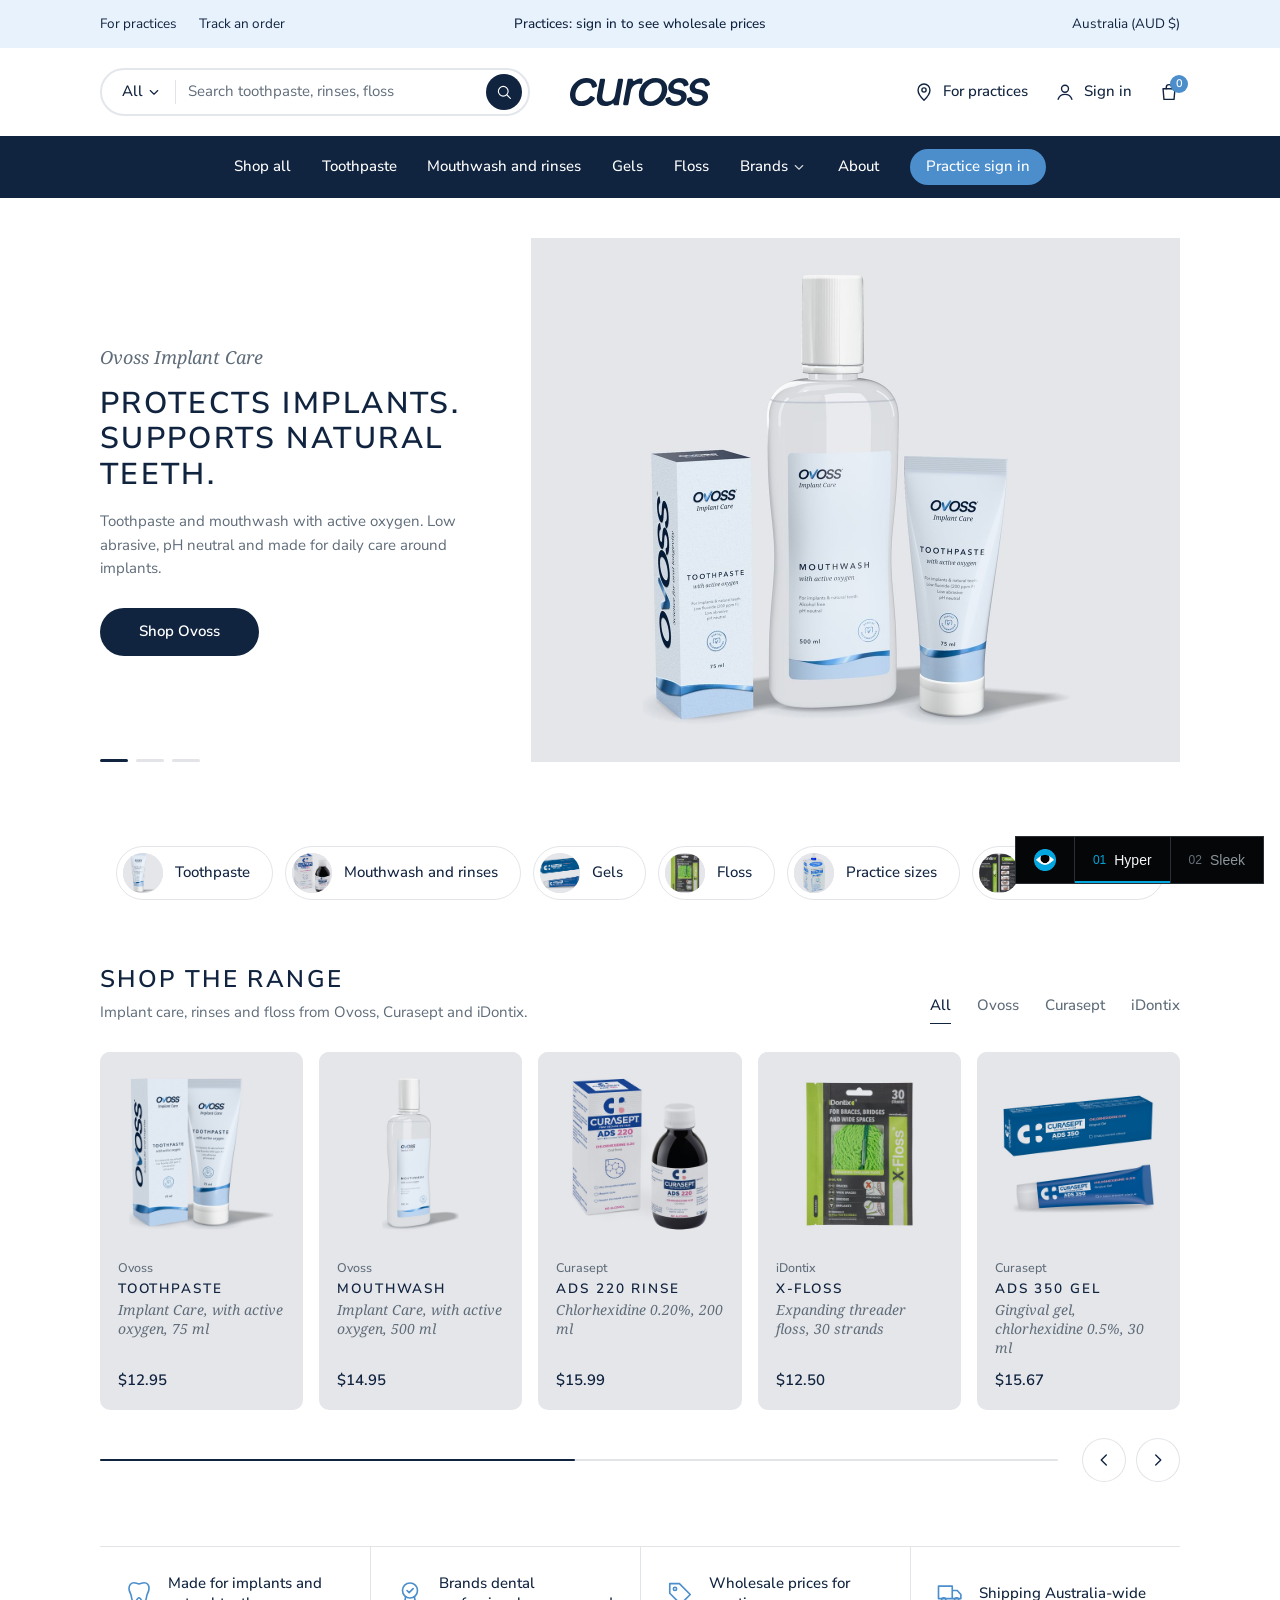
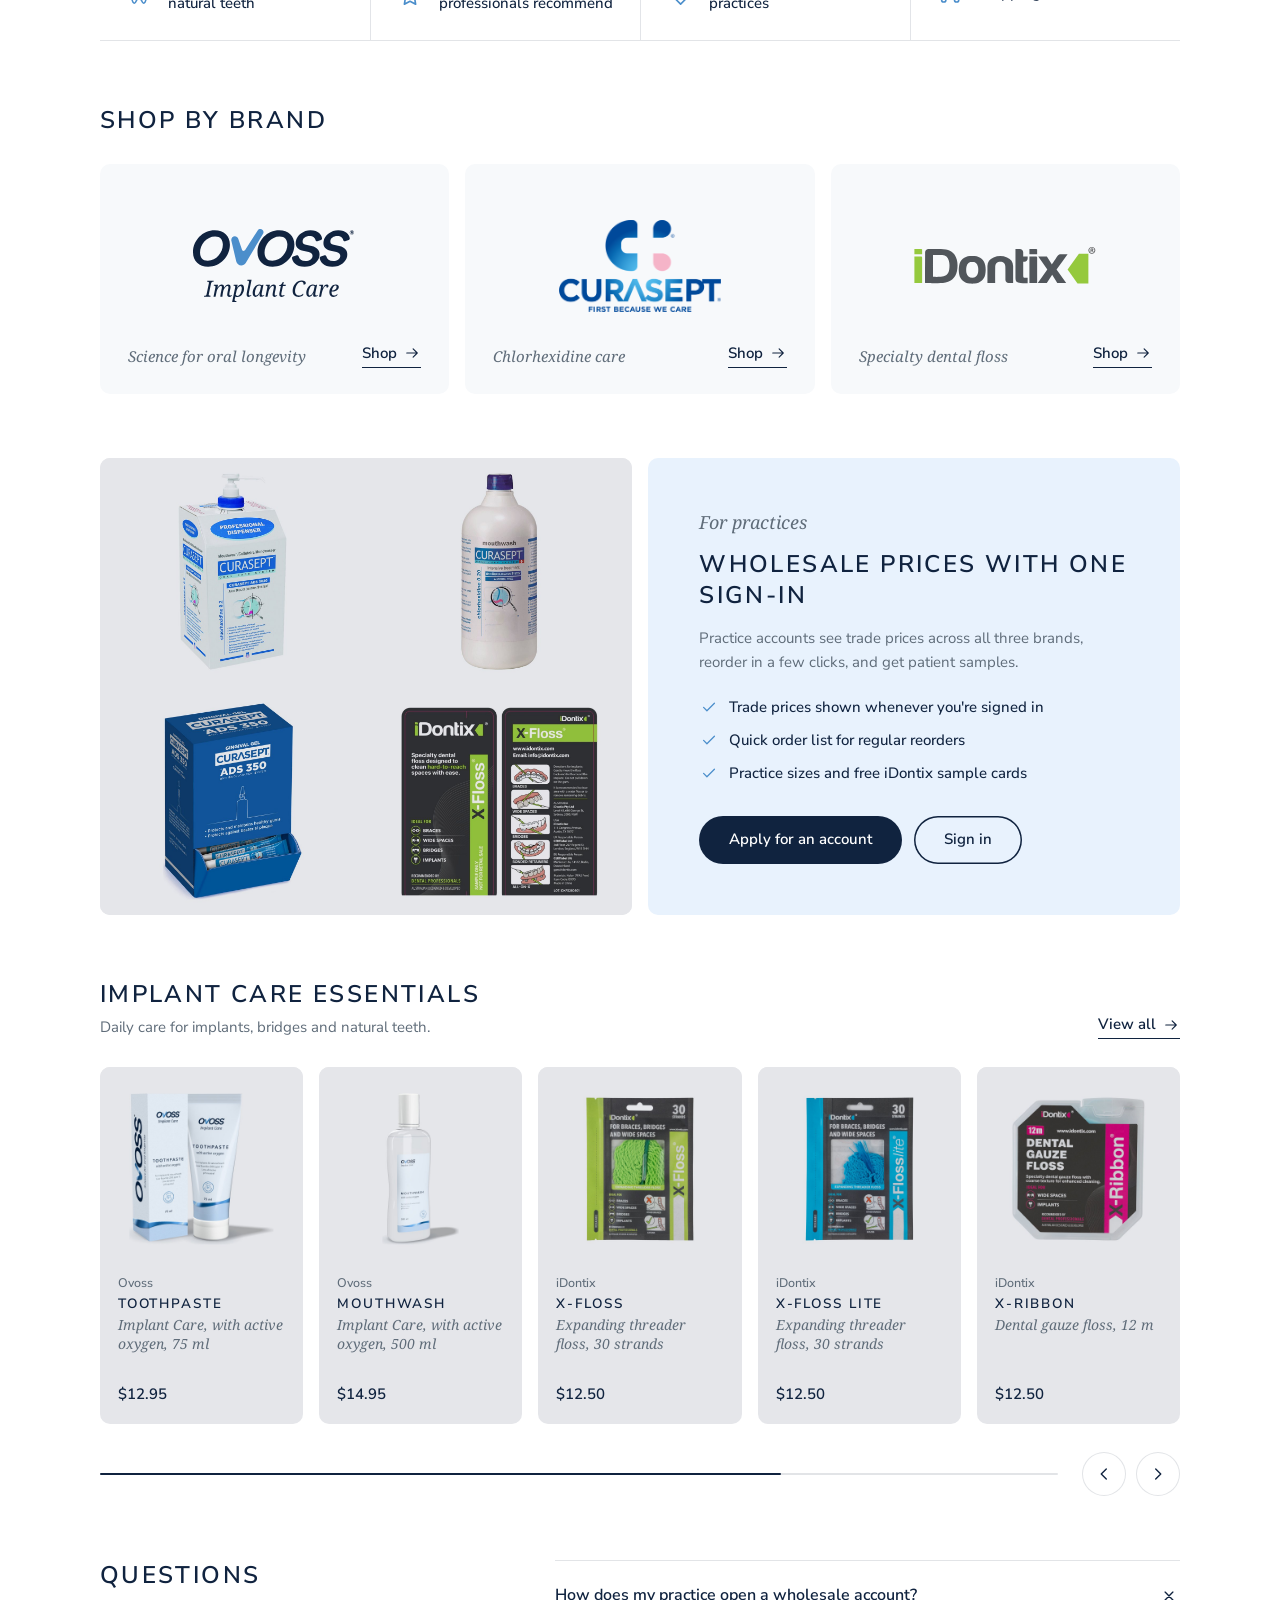
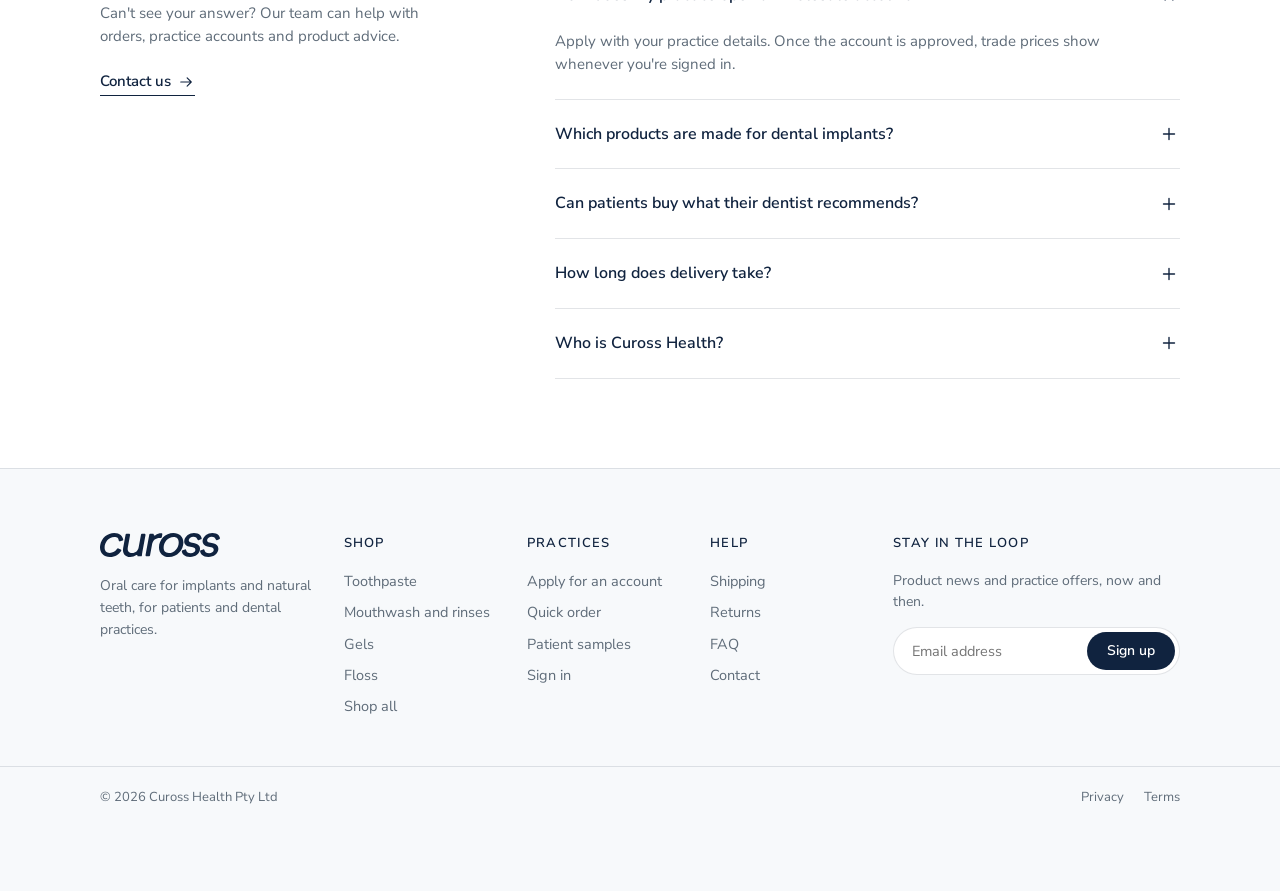
==== hyper.html @ 9702f572 "Cuross homepage mockups: two directions (Hyper, Sleek) and cover page Static HTML mockups of the Cur" ====
<!doctype html>
<html lang="en-AU">
<head>
<meta charset="utf-8">
<meta name="viewport" content="width=device-width,initial-scale=1">
<title>Cuross Health · Direction A (Hyper)</title>
<link rel="preconnect" href="https://fonts.googleapis.com">
<link href="https://fonts.googleapis.com/css2?family=Nunito+Sans:opsz,wght@6..12,400;6..12,500;6..12,600&display=swap" rel="stylesheet">
<link rel="stylesheet" href="assets/css/base.css">
<style>
/* Direction A: Hyper (Ceramide preset) layout, measured at 1732 px (see SPEC.md), in the Ovoss identity */
:root{--pad:clamp(16px,7.8vw,135px);--card-bg:var(--studio)}
.wrap{max-width:1732px;margin-inline:auto;padding-inline:var(--pad)}
section{margin-top:clamp(48px,5vw,80px)}
.h2{font-size:24px;line-height:1.3;text-transform:uppercase;font-weight:600;letter-spacing:.1em}
.sub{color:var(--slate);margin-top:6px}
.btn{display:inline-flex;align-items:center;justify-content:center;gap:8px;height:48px;padding:0 30px;border-radius:100px;background:var(--navy);color:#fff;font-weight:600;font-size:15px;white-space:nowrap}
.btn.ghost{background:transparent;color:var(--navy);box-shadow:inset 0 0 0 1.5px var(--navy)}
.link{display:inline-flex;align-items:center;gap:6px;font-weight:600;font-size:15px;border-bottom:1.5px solid currentColor;padding-bottom:2px}
.link .ico{width:18px;height:18px}

/* announcement 48 */
.ann{background:var(--tint);font-size:13.5px}
.ann .wrap{height:48px;display:grid;grid-template-columns:1fr auto 1fr;align-items:center;gap:16px}
.ann .l{display:flex;gap:22px}.ann .r{text-align:right}
.ann .c{font-weight:500}

/* header 88 */
.hdr .wrap{height:88px;display:grid;grid-template-columns:1fr auto 1fr;align-items:center;gap:24px}
.search{display:flex;align-items:center;width:min(430px,100%);height:48px;border:2px solid #E3E6EA;border-radius:100px;padding:0 6px 0 20px;font-size:15px;color:var(--slate)}
.search .cat{display:flex;align-items:center;gap:2px;padding-right:12px;margin-right:12px;border-right:1px solid var(--line);color:var(--navy);font-weight:500;white-space:nowrap}
.search .cat .ico{width:18px;height:18px}
.search span.ph{flex:1;white-space:nowrap;overflow:hidden}
.search .go{width:36px;height:36px;border-radius:50%;background:var(--navy);color:#fff;display:grid;place-items:center}
.search .go .ico{width:18px;height:18px}
.logo img{height:28px;width:auto}
.hdr .acts{display:flex;justify-content:flex-end;align-items:center;gap:26px;font-size:15px;font-weight:500}
.hdr .acts a{display:flex;align-items:center;gap:8px;white-space:nowrap}
.cart{position:relative}
.cart b{position:absolute;top:-6px;right:-8px;min-width:18px;height:18px;border-radius:9px;background:var(--foil);color:#fff;font-size:11px;font-weight:600;display:grid;place-items:center}
.menu-btn{display:none}

/* nav 62 */
.nav{background:var(--navy);color:#fff}
.nav .wrap{height:62px;display:flex;justify-content:center;align-items:center;gap:clamp(18px,2.4vw,40px);font-size:15px;font-weight:500}
.nav a{display:flex;align-items:center;gap:2px;white-space:nowrap}
.nav a .ico{width:18px;height:18px;opacity:.8}
.nav .pill{background:var(--foil);border-radius:100px;padding:6px 16px}

/* hero 564 */
.hero{margin-top:0;padding-top:20px}
.hero .wrap{position:relative}
.slides{position:relative;height:564px}
.slide{position:absolute;inset:0;display:grid;grid-template-columns:minmax(380px,1fr) minmax(0,950px);gap:clamp(24px,4vw,70px);align-items:center;opacity:0;visibility:hidden;transition:opacity .6s ease,visibility .6s}
.slide.on{opacity:1;visibility:visible}
.slide .txt{max-width:440px}
.eyebrow{font-family:var(--serif);font-style:italic;font-size:18px;color:var(--slate)}
.slide h1{margin-top:14px;font-size:clamp(28px,2.35vw,40px);line-height:1.18;text-transform:uppercase;font-weight:600;letter-spacing:.08em}
.slide p{margin-top:18px;color:#516971;color:var(--slate);max-width:400px}
.slide .btn{margin-top:28px;min-width:159px}
.slide .img{height:524px;background:var(--studio);display:flex;align-items:center;justify-content:center;overflow:hidden}
.slide .img img{height:100%;width:100%;object-fit:cover}
.slide .img.row img{width:auto;height:100%;object-fit:contain;flex:0 1 auto;min-width:0;margin:0 -2%}
.dots{position:absolute;left:var(--pad);bottom:20px;display:flex;gap:8px}
.dots button{width:28px;height:3px;background:var(--line);border-radius:2px}
.dots button.on{background:var(--navy)}

/* category chips */
.chips{display:flex;flex-wrap:wrap;justify-content:center;gap:12px}
.chip{display:flex;align-items:center;gap:12px;padding:6px 22px 6px 6px;border:1px solid var(--line);border-radius:100px;font-size:15px;font-weight:500;white-space:nowrap;transition:border-color .2s}
.chip:hover{border-color:var(--navy)}
.chip i{width:40px;height:40px;border-radius:50%;overflow:hidden;background:var(--studio);flex:none}
.chip i img{width:100%;height:100%;object-fit:cover;transform:scale(1.35)}

/* featured collection */
.coll-head{display:flex;justify-content:space-between;align-items:flex-end;gap:24px;margin-bottom:28px}
.tabs{display:flex;gap:26px;font-size:15px;font-weight:500;color:var(--slate)}
.tabs button{padding:6px 0;border-bottom:1.5px solid transparent;color:inherit}
.tabs button.on{color:var(--navy);border-color:var(--navy)}
.track{scroll-padding-inline:0;display:grid;grid-auto-flow:column;grid-auto-columns:calc((100% - 4 * 16px) / 5);gap:16px;overflow-x:auto;scroll-snap-type:x mandatory;scrollbar-width:none;scroll-behavior:smooth}
.track::-webkit-scrollbar{display:none}
.card{scroll-snap-align:start;background:var(--card-bg);border-radius:10px;overflow:hidden;position:relative;display:flex;flex-direction:column}
.card .im{aspect-ratio:1;position:relative}
.card .im img{width:100%;height:100%;object-fit:cover;transition:transform .5s ease}
.card:hover .im img{transform:scale(1.04)}
.card .add{position:absolute;right:12px;bottom:12px;width:40px;height:40px;border-radius:50%;background:#fff;display:grid;place-items:center;opacity:0;transform:translateY(6px);transition:.25s}
.card:hover .add{opacity:1;transform:none}
.card .add .ico{width:20px;height:20px}
.card .info{padding:2px 18px 18px;display:flex;flex-direction:column;gap:3px;flex:1}
.card .brand{font-size:12.5px;font-weight:500;color:var(--slate)}
.card .name{font-size:13.5px;line-height:1.35}
.card .desc{font-size:14px;color:var(--slate);line-height:1.35}
.card .price{margin-top:auto;padding-top:8px;font-size:15px;font-weight:600}
.card .price.p{font-size:13.5px;font-weight:500;color:var(--foil)}
.track-foot{display:flex;align-items:center;gap:24px;margin-top:28px}
.bar{flex:1;height:2px;background:var(--line);position:relative;border-radius:2px}
.bar i{position:absolute;left:0;top:0;bottom:0;background:var(--navy);border-radius:2px;transition:left .3s,width .3s}
.arrows{display:flex;gap:10px}
.arrows button{width:44px;height:44px;border-radius:50%;box-shadow:inset 0 0 0 1px var(--line);display:grid;place-items:center}
.arrows button:hover{box-shadow:inset 0 0 0 1px var(--navy)}

/* trust row */
.trust{display:grid;grid-template-columns:repeat(4,1fr);border-block:1px solid var(--line)}
.trust div{display:flex;align-items:center;gap:14px;padding:26px 24px;font-size:15px;font-weight:500;line-height:1.35}
.trust div+div{border-left:1px solid var(--line)}
.trust .ico{width:30px;height:30px;stroke-width:1.3;color:var(--foil)}

/* brands */
.brands{display:grid;grid-template-columns:repeat(3,1fr);gap:16px;margin-top:28px}
.brand-tile{border-radius:10px;height:230px;display:flex;flex-direction:column;justify-content:space-between;padding:26px 28px;background:var(--mist);transition:background .25s}
.brand-tile:hover{background:var(--tint)}
.brand-tile .lg{flex:1;display:grid;place-items:center}
.brand-tile .lg img{max-height:58px;max-width:62%;width:auto}
.brand-tile .lg img.cs{max-height:92px}
.brand-tile .meta{display:flex;justify-content:space-between;align-items:flex-end;gap:12px}
.brand-tile .meta>span:first-child{font-family:var(--serif);font-style:italic;color:var(--slate);font-size:15px}

/* promo split */
.promo{display:grid;grid-template-columns:1fr 1fr;gap:16px}
.promo .pics{display:grid;grid-template-columns:1fr 1fr;gap:2px;border-radius:10px;overflow:hidden;background:var(--studio)}
.promo .pics img{width:100%;height:100%;aspect-ratio:4/3;object-fit:cover}
.promo .copy{background:var(--tint);border-radius:10px;padding:clamp(28px,4vw,64px);display:flex;flex-direction:column;justify-content:center}
.promo .copy h2{margin-top:12px}
.promo .copy p{margin-top:16px;color:var(--slate);max-width:460px}
.ticks{margin-top:22px;display:grid;gap:10px;font-weight:500}
.ticks li{display:flex;gap:10px;align-items:flex-start}
.ticks .ico{width:20px;height:20px;color:var(--foil);margin-top:1px}
.promo .btns{display:flex;flex-wrap:wrap;gap:12px;margin-top:30px}

/* FAQ */
.faq{display:grid;grid-template-columns:minmax(0,1fr) minmax(0,1.6fr);gap:clamp(24px,5vw,100px)}
.faq .side p{margin-top:10px;color:var(--slate);max-width:340px}
.faq .side .link{margin-top:22px}
details{border-bottom:1px solid var(--line)}
details:first-child{border-top:1px solid var(--line)}
summary{list-style:none;cursor:pointer;display:flex;justify-content:space-between;align-items:center;gap:16px;padding:22px 0;font-weight:600;font-size:16px}
summary::-webkit-details-marker{display:none}
summary .ico{transition:transform .25s}
details[open] summary .ico{transform:rotate(45deg)}
details p{padding:0 40px 22px 0;color:var(--slate);max-width:720px}

/* footer */
footer{margin-top:clamp(64px,7vw,110px);background:var(--mist);border-top:1px solid var(--line)}
.ft{display:grid;grid-template-columns:1.4fr repeat(3,1fr) 1.5fr;gap:32px;padding-block:64px 48px}
.ft img{height:24px;width:auto}
.ft .about{margin-top:18px;color:var(--slate);font-size:14px;max-width:260px}
.ft h4{font-size:13px;text-transform:uppercase;letter-spacing:.1em;font-weight:600;margin-bottom:16px}
.ft ul{display:grid;gap:9px;font-size:14.5px;color:var(--slate)}
.ft ul a:hover{color:var(--navy)}
.news p{font-size:14px;color:var(--slate);margin-bottom:14px}
.news form{display:flex;height:48px;border:1.5px solid var(--line);border-radius:100px;background:#fff;padding:4px}
.news input{flex:1;min-width:0;border:0;outline:0;background:none;font:inherit;font-size:14.5px;padding:0 14px;color:var(--navy)}
.news button{border-radius:100px;background:var(--navy);color:#fff;padding:0 20px;font-weight:600;font-size:14px}
.legal{border-top:1px solid var(--line)}
.legal .wrap{display:flex;justify-content:space-between;gap:16px;padding-block:20px;font-size:13px;color:var(--slate)}
.legal .wrap div{display:flex;gap:20px}

/* responsive */
@media (max-height:780px) and (min-width:901px){.slides{height:500px}.slide .img{height:460px}.slide h1{font-size:clamp(26px,2.2vw,34px);margin-top:10px}.slide p{margin-top:12px}.slide .btn{margin-top:20px}.hero{padding-top:14px}}
@media (max-width:1180px){
  .track{grid-auto-columns:calc((100% - 3 * 16px) / 4)}
  .hdr .acts .t{display:none}
  .ft{grid-template-columns:1fr 1fr 1fr;row-gap:40px}
  .ft .news{grid-column:1/-1}
  .ft .first{grid-column:1/-1}
}
@media (max-width:900px){
  .ann .l,.ann .r{display:none}.ann .wrap{grid-template-columns:1fr;text-align:center;height:40px}
  .hdr .wrap{height:64px;grid-template-columns:auto 1fr auto;gap:12px}
  .menu-btn{display:grid;place-items:center;width:40px;height:40px;margin-left:-8px}
  .hdr .logo{justify-self:center}.logo img{height:22px}
  .hdr .search-d{display:none}
  .hdr .acts{gap:16px}.hdr .acts .t,.hdr .acts .practice{display:none}
  .msearch{display:block!important;padding:0 var(--pad) 12px}
  .msearch .search{width:100%;height:44px}
  .nav{display:none}
  .hero{padding-top:0}
  .hero .wrap{padding:0}
  .slides{height:auto;display:grid}
  .slide{position:relative;grid-area:1/1;grid-template-columns:1fr;gap:0;align-items:start}
  .slide .img{order:-1;height:auto;aspect-ratio:950/524}
  .slide .txt{padding:24px var(--pad) 56px;max-width:none}
  .slide h1{font-size:26px}
  .dots{bottom:24px}
  .chips{flex-wrap:nowrap;justify-content:flex-start;overflow-x:auto;scrollbar-width:none;margin-inline:calc(-1 * var(--pad));padding-inline:var(--pad)}
  .chips::-webkit-scrollbar{display:none}
  .coll-head{flex-direction:column;align-items:flex-start;gap:16px}
  .tabs{gap:20px;overflow-x:auto;max-width:100%;scrollbar-width:none}
  .track{grid-auto-columns:calc((100% - 16px) / 2.3);gap:12px}
  .card .add{opacity:1;transform:none;width:36px;height:36px;right:10px;bottom:10px}
  .card .info{padding:0 14px 14px}
  .trust{grid-template-columns:1fr 1fr}
  .trust div{padding:20px 14px;gap:10px;font-size:14px}
  .trust div:nth-child(3){border-left:0}
  .trust div:nth-child(n+3){border-top:1px solid var(--line)}
  .brands{grid-template-columns:1fr;gap:12px}
  .brand-tile{height:150px;padding:18px 22px}
  .brand-tile .lg img{max-height:44px}.brand-tile .lg img.cs{max-height:70px}
  .promo{grid-template-columns:1fr}
  .faq{grid-template-columns:1fr}
  .ft{grid-template-columns:1fr 1fr;padding-block:48px 36px}
  .legal .wrap{flex-direction:column}
}
@media (max-width:560px){
  .track{grid-auto-columns:calc((100% - 12px) / 1.6)}
  .h2{font-size:20px}
  .track-foot{gap:16px}
  .arrows button{width:40px;height:40px}
  .trust .ico{width:26px;height:26px}
}
.msearch{display:none}
</style>
</head>
<body>

<div class="ann"><div class="wrap">
  <div class="l"><a href="#">For practices</a><a href="#">Track an order</a></div>
  <div class="c">Practices: sign in to see wholesale prices</div>
  <div class="r">Australia (AUD $)</div>
</div></div>

<header class="hdr">
  <div class="wrap">
    <button class="menu-btn" aria-label="Menu"><svg class="ico"><use href="#i-menu"/></svg></button>
    <div class="search search-d"><span class="cat">All <svg class="ico"><use href="#i-down"/></svg></span><span class="ph">Search toothpaste, rinses, floss</span><span class="go"><svg class="ico"><use href="#i-search"/></svg></span></div>
    <a class="logo" href="#"><img src="assets/logo/cuross-navy.svg" alt="Cuross Health"></a>
    <div class="acts">
      <a class="practice" href="#"><svg class="ico"><use href="#i-pin"/></svg><span class="t">For practices</span></a>
      <a href="#"><svg class="ico"><use href="#i-user"/></svg><span class="t">Sign in</span></a>
      <a class="cart" href="#"><svg class="ico"><use href="#i-bag"/></svg><b>0</b></a>
    </div>
  </div>
  <div class="msearch"><div class="search"><span class="ph">Search products</span><span class="go"><svg class="ico"><use href="#i-search"/></svg></span></div></div>
</header>

<nav class="nav"><div class="wrap">
  <a href="#">Shop all</a>
  <a href="#">Toothpaste</a>
  <a href="#">Mouthwash and rinses</a>
  <a href="#">Gels</a>
  <a href="#">Floss</a>
  <a href="#">Brands <svg class="ico"><use href="#i-down"/></svg></a>
  <a href="#">About</a>
  <a class="pill" href="#">Practice sign in</a>
</div></nav>

<section class="hero">
  <div class="wrap">
    <div class="slides" id="slides">
      <div class="slide on">
        <div class="txt">
          <div class="eyebrow">Ovoss Implant Care</div>
          <h1>Protects implants. Supports natural teeth.</h1>
          <p>Toothpaste and mouthwash with active oxygen. Low abrasive, pH neutral and made for daily care around implants.</p>
          <a class="btn" href="#">Shop Ovoss</a>
        </div>
        <div class="img"><img src="assets/img/ovoss-range-hyper.jpg" alt="Ovoss Implant Care toothpaste and mouthwash"></div>
      </div>
      <div class="slide">
        <div class="txt">
          <div class="eyebrow">Curasept ADS</div>
          <h1>Chlorhexidine rinses, gels and toothpaste</h1>
          <p>The Curasept ADS range with the Anti Discoloration System, from 0.05% to 0.20% chlorhexidine.</p>
          <a class="btn" href="#">Shop Curasept</a>
        </div>
        <div class="img row"><img src="assets/img/cs-ads205.jpg" alt=""><img src="assets/img/cs-ads212.jpg" alt=""><img src="assets/img/cs-ads220.jpg" alt=""></div>
      </div>
      <div class="slide">
        <div class="txt">
          <div class="eyebrow">iDontix</div>
          <h1>Floss for implants, bridges and braces</h1>
          <p>X-Floss, X-Floss Lite and X-Ribbon clean the spaces ordinary floss can't reach. Recommended by dental professionals.</p>
          <a class="btn" href="#">Shop iDontix</a>
        </div>
        <div class="img row"><img src="assets/img/idx-xfloss.jpg" alt=""><img src="assets/img/idx-xfloss-lite.jpg" alt=""><img src="assets/img/idx-xribbon.jpg" alt=""></div>
      </div>
    </div>
    <div class="dots" id="dots"><button class="on" aria-label="Slide 1"></button><button aria-label="Slide 2"></button><button aria-label="Slide 3"></button></div>
  </div>
</section>

<section class="wrap">
  <div class="chips">
    <a class="chip" href="#"><i><img src="assets/img/ovoss-tube.jpg" alt=""></i>Toothpaste</a>
    <a class="chip" href="#"><i><img src="assets/img/cs-ads220.jpg" alt=""></i>Mouthwash and rinses</a>
    <a class="chip" href="#"><i><img src="assets/img/cs-ads350.jpg" alt=""></i>Gels</a>
    <a class="chip" href="#"><i><img src="assets/img/idx-xfloss.jpg" alt=""></i>Floss</a>
    <a class="chip" href="#"><i><img src="assets/img/cs-ads5020.jpg" alt=""></i>Practice sizes</a>
    <a class="chip" href="#"><i><img src="assets/img/idx-sample-xfloss.jpg" alt=""></i>Patient samples</a>
  </div>
</section>

<section class="wrap" data-coll>
  <div class="coll-head">
    <div><h2 class="h2">Shop the range</h2><p class="sub">Implant care, rinses and floss from Ovoss, Curasept and iDontix.</p></div>
    <div class="tabs" role="tablist">
      <button class="on" data-set="all">All</button><button data-set="ovoss">Ovoss</button><button data-set="curasept">Curasept</button><button data-set="idontix">iDontix</button>
    </div>
  </div>
  <div class="track"></div>
  <div class="track-foot"><div class="bar"><i></i></div><div class="arrows"><button data-dir="-1" aria-label="Previous"><svg class="ico"><use href="#i-left"/></svg></button><button data-dir="1" aria-label="Next"><svg class="ico"><use href="#i-right"/></svg></button></div></div>
</section>

<section class="wrap">
  <div class="trust">
    <div><svg class="ico"><use href="#i-tooth"/></svg>Made for implants and natural teeth</div>
    <div><svg class="ico"><use href="#i-badge"/></svg>Brands dental professionals recommend</div>
    <div><svg class="ico"><use href="#i-tag"/></svg>Wholesale prices for practices</div>
    <div><svg class="ico"><use href="#i-truck"/></svg>Shipping Australia-wide</div>
  </div>
</section>

<section class="wrap">
  <h2 class="h2">Shop by brand</h2>
  <div class="brands">
    <a class="brand-tile" href="#"><div class="lg"><img src="assets/logo/implant-care-navy.svg" alt="Ovoss Implant Care" style="max-height:74px"></div><div class="meta"><span>Science for oral longevity</span><span class="link">Shop <svg class="ico"><use href="#i-arrow"/></svg></span></div></a>
    <a class="brand-tile" href="#"><div class="lg"><img class="cs" src="assets/logo/curasept.png" alt="Curasept"></div><div class="meta"><span>Chlorhexidine care</span><span class="link">Shop <svg class="ico"><use href="#i-arrow"/></svg></span></div></a>
    <a class="brand-tile" href="#"><div class="lg"><img src="assets/logo/idontix.svg" alt="iDontix"></div><div class="meta"><span>Specialty dental floss</span><span class="link">Shop <svg class="ico"><use href="#i-arrow"/></svg></span></div></a>
  </div>
</section>

<section class="wrap">
  <div class="promo">
    <div class="pics">
      <img src="assets/img/cs-ads5020.jpg" alt="Curasept ADS 5020 dispenser">
      <img src="assets/img/cs-ads920.jpg" alt="Curasept ADS 920 rinse">
      <img src="assets/img/cs-gel5ml.jpg" alt="Curasept gel tubes dispenser box">
      <img src="assets/img/idx-sample-xfloss.jpg" alt="iDontix X-Floss sample cards">
    </div>
    <div class="copy">
      <div class="eyebrow">For practices</div>
      <h2 class="h2">Wholesale prices with one sign-in</h2>
      <p>Practice accounts see trade prices across all three brands, reorder in a few clicks, and get patient samples.</p>
      <ul class="ticks">
        <li><svg class="ico"><use href="#i-check"/></svg>Trade prices shown whenever you're signed in</li>
        <li><svg class="ico"><use href="#i-check"/></svg>Quick order list for regular reorders</li>
        <li><svg class="ico"><use href="#i-check"/></svg>Practice sizes and free iDontix sample cards</li>
      </ul>
      <div class="btns"><a class="btn" href="#">Apply for an account</a><a class="btn ghost" href="#">Sign in</a></div>
    </div>
  </div>
</section>

<section class="wrap" data-coll data-fixed="essentials">
  <div class="coll-head">
    <div><h2 class="h2">Implant care essentials</h2><p class="sub">Daily care for implants, bridges and natural teeth.</p></div>
    <a class="link" href="#">View all <svg class="ico"><use href="#i-arrow"/></svg></a>
  </div>
  <div class="track"></div>
  <div class="track-foot"><div class="bar"><i></i></div><div class="arrows"><button data-dir="-1" aria-label="Previous"><svg class="ico"><use href="#i-left"/></svg></button><button data-dir="1" aria-label="Next"><svg class="ico"><use href="#i-right"/></svg></button></div></div>
</section>

<section class="wrap">
  <div class="faq">
    <div class="side">
      <h2 class="h2">Questions</h2>
      <p>Can't see your answer? Our team can help with orders, practice accounts and product advice.</p>
      <a class="link" href="#">Contact us <svg class="ico"><use href="#i-arrow"/></svg></a>
    </div>
    <div>
      <details open><summary>How does my practice open a wholesale account?<svg class="ico"><use href="#i-plus"/></svg></summary><p>Apply with your practice details. Once the account is approved, trade prices show whenever you're signed in.</p></details>
      <details><summary>Which products are made for dental implants?<svg class="ico"><use href="#i-plus"/></svg></summary><p>Ovoss Implant Care toothpaste and mouthwash are made for implants and natural teeth. iDontix X-Floss and X-Ribbon clean around implants, bridges and wide spaces.</p></details>
      <details><summary>Can patients buy what their dentist recommends?<svg class="ico"><use href="#i-plus"/></svg></summary><p>Yes. Everything except practice-only lines can be bought by anyone, with delivery Australia-wide.</p></details>
      <details><summary>How long does delivery take?<svg class="ico"><use href="#i-plus"/></svg></summary><p>Delivery times and costs for your postcode are shown at checkout.</p></details>
      <details><summary>Who is Cuross Health?<svg class="ico"><use href="#i-plus"/></svg></summary><p>Cuross Health is the company behind Ovoss, and it also stocks Curasept and iDontix.</p></details>
    </div>
  </div>
</section>

<footer>
  <div class="wrap ft">
    <div class="first"><img src="assets/logo/cuross-navy.svg" alt="Cuross Health"><p class="about">Oral care for implants and natural teeth, for patients and dental practices.</p></div>
    <div><h4>Shop</h4><ul><li><a href="#">Toothpaste</a></li><li><a href="#">Mouthwash and rinses</a></li><li><a href="#">Gels</a></li><li><a href="#">Floss</a></li><li><a href="#">Shop all</a></li></ul></div>
    <div><h4>Practices</h4><ul><li><a href="#">Apply for an account</a></li><li><a href="#">Quick order</a></li><li><a href="#">Patient samples</a></li><li><a href="#">Sign in</a></li></ul></div>
    <div><h4>Help</h4><ul><li><a href="#">Shipping</a></li><li><a href="#">Returns</a></li><li><a href="#">FAQ</a></li><li><a href="#">Contact</a></li></ul></div>
    <div class="news"><h4>Stay in the loop</h4><p>Product news and practice offers, now and then.</p><form onsubmit="return false"><input type="email" placeholder="Email address" aria-label="Email address"><button>Sign up</button></form></div>
  </div>
  <div class="legal"><div class="wrap"><span>© 2026 Cuross Health Pty Ltd</span><div><a href="#">Privacy</a><a href="#">Terms</a></div></div></div>
</footer>

<script src="assets/js/icons.js"></script>
<script src="assets/js/products.js"></script>
<script src="assets/js/switcher.js"></script>
<script>
const SETS = {
  all: ["ovoss-toothpaste","ovoss-mouthwash","cs-ads220","idx-xfloss","cs-ads350","idx-xfloss-lite","cs-ads712","idx-xribbon","cs-ads205","cs-ads705"],
  ovoss: ["ovoss-toothpaste","ovoss-mouthwash"],
  curasept: ["cs-ads205","cs-ads212","cs-ads220","cs-ads350","cs-ads705","cs-ads712","cs-ads5020"],
  idontix: ["idx-xfloss","idx-xfloss-lite","idx-xribbon"],
  essentials: ["ovoss-toothpaste","ovoss-mouthwash","idx-xfloss","idx-xfloss-lite","idx-xribbon","cs-ads705","cs-ads205"]
};
const card = id => { const p = PRODUCTS[id]; return `<a class="card" href="#">
  <div class="im"><img src="assets/img/${id}.jpg" alt="${p.brand} ${p.name}" loading="lazy"><span class="add" aria-label="Add to cart">${icon("plus")}</span></div>
  <div class="info"><span class="brand">${p.brand}</span><span class="name pname">${p.name}</span><span class="desc serif">${p.desc}${p.size ? ", " + p.size : ""}</span><span class="price${p.price == null ? " p" : ""}">${fmtPrice(p)}</span></div></a>`; };
document.querySelectorAll("[data-coll]").forEach(sec => {
  const track = sec.querySelector(".track"), bar = sec.querySelector(".bar i");
  const render = set => { track.innerHTML = SETS[set].map(card).join(""); track.scrollLeft = 0; upd(); };
  const upd = () => { const w = track.scrollWidth, v = track.clientWidth; const f = Math.min(1, v / w); bar.style.width = (f * 100) + "%"; bar.style.left = (w > v ? (track.scrollLeft / (w - v)) * (1 - f) * 100 : 0) + "%"; };
  track.addEventListener("scroll", upd, {passive: true}); addEventListener("resize", upd);
  sec.querySelectorAll(".arrows button").forEach(b => b.onclick = () => track.scrollBy({left: +b.dataset.dir * track.clientWidth * 0.8}));
  sec.querySelectorAll(".tabs button").forEach(b => b.onclick = () => { sec.querySelectorAll(".tabs button").forEach(x => x.classList.toggle("on", x === b)); render(b.dataset.set); });
  render(sec.dataset.fixed || "all");
});
// hero slider: fade, 6 s, pauses on hover
(() => {
  const slides = [...document.querySelectorAll(".slide")], dots = [...document.querySelectorAll("#dots button")];
  let i = 0, t; const go = n => { i = (n + slides.length) % slides.length; slides.forEach((s, k) => s.classList.toggle("on", k === i)); dots.forEach((d, k) => d.classList.toggle("on", k === i)); };
  const start = () => { clearInterval(t); t = setInterval(() => go(i + 1), 6000); };
  dots.forEach((d, k) => d.onclick = () => { go(k); start(); });
  const box = document.getElementById("slides"); box.onmouseenter = () => clearInterval(t); box.onmouseleave = start;
  if (!new URLSearchParams(location.search).has("still")) start();
})();
</script>
</body>
</html>
---- assets/css/base.css ----
/* Cuross homepage mockups: shared Ovoss tokens and type. Avenir Next is a system font on Mac and iPhone;
   Nunito Sans is the Ovoss guidelines' web fallback for other devices. */
@font-face{font-family:"Ovoss Serif";src:url(../fonts/ovoss-serif-italic.woff2) format("woff2");font-weight:400;font-style:italic;font-display:swap}
:root{
  --navy:#10233F;--slate:#5F6C79;--tint:#E8F2FD;--wave:#BBD4EE;--foil:#4B8ECB;--mist:#F7F9FB;--studio:#E5E6EA;
  --line:rgba(16,35,63,.12);--faint:rgba(16,35,63,.5);
  --sans:"Avenir Next",Avenir,"Nunito Sans","Helvetica Neue",Helvetica,Arial,sans-serif;
  --serif:"Ovoss Serif","Noto Serif",Georgia,serif;
}
*,*::before,*::after{box-sizing:border-box}
html{-webkit-text-size-adjust:100%}
body{margin:0;background:#fff;color:var(--navy);font:400 15px/1.55 var(--sans);-webkit-font-smoothing:antialiased}
img{display:block;max-width:100%}
a{color:inherit;text-decoration:none}
button{font:inherit;color:inherit;background:none;border:0;padding:0;cursor:pointer}
h1,h2,h3,h4,p,ul{margin:0}
ul{padding:0;list-style:none}
.serif{font-family:var(--serif);font-style:italic;font-weight:400;letter-spacing:0;text-transform:none}
.caps{text-transform:uppercase;font-weight:600;letter-spacing:.1em}
.pname{text-transform:uppercase;font-weight:600;letter-spacing:.14em}
.ico{width:22px;height:22px;fill:none;stroke:currentColor;stroke-width:1.5;stroke-linecap:round;stroke-linejoin:round;flex:none}
.sr{position:absolute;width:1px;height:1px;overflow:hidden;clip:rect(0 0 0 0)}
/* direction switcher (viewing tool, PeriscoPe dark styling) */
.dswitch{position:fixed;right:16px;bottom:16px;z-index:100;display:flex;background:#050607;border:1px solid #2A2F35;font:400 14px/1 "Helvetica Neue",Helvetica,Arial,sans-serif}
.dswitch a{display:flex;align-items:center;gap:8px;height:46px;padding:0 18px;color:#8C949B;transition:color .2s}
.dswitch a+a{border-left:1px solid #2A2F35}
.dswitch a:hover{color:#F3F5F7}
.dswitch a.on{color:#F3F5F7;box-shadow:inset 0 -2px 0 #00A6DC}
.dswitch span{font-size:12px;color:#68717B}
.dswitch a.on span{color:#00A6DC}
.dswitch img{width:22px;height:22px}
@media (max-width:560px){.dswitch{right:12px;bottom:12px}.dswitch a{height:42px;padding:0 14px}}
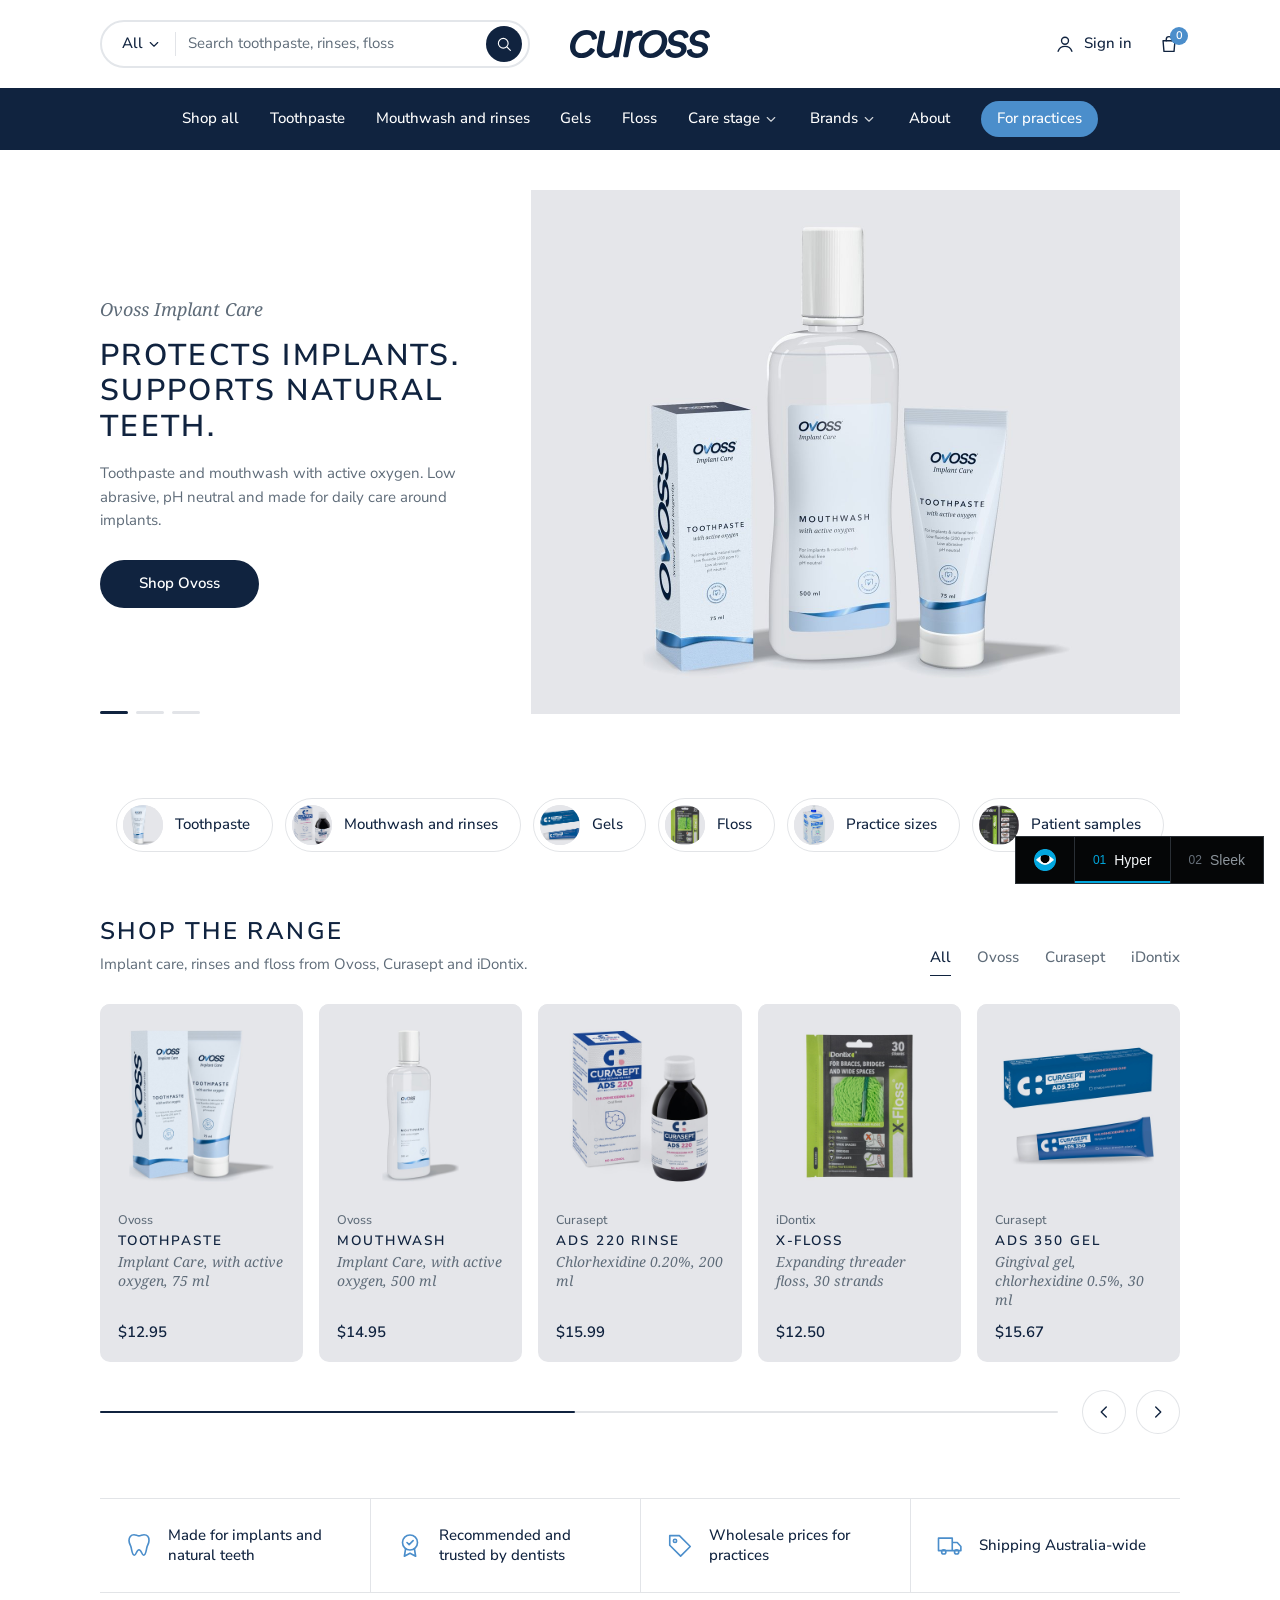
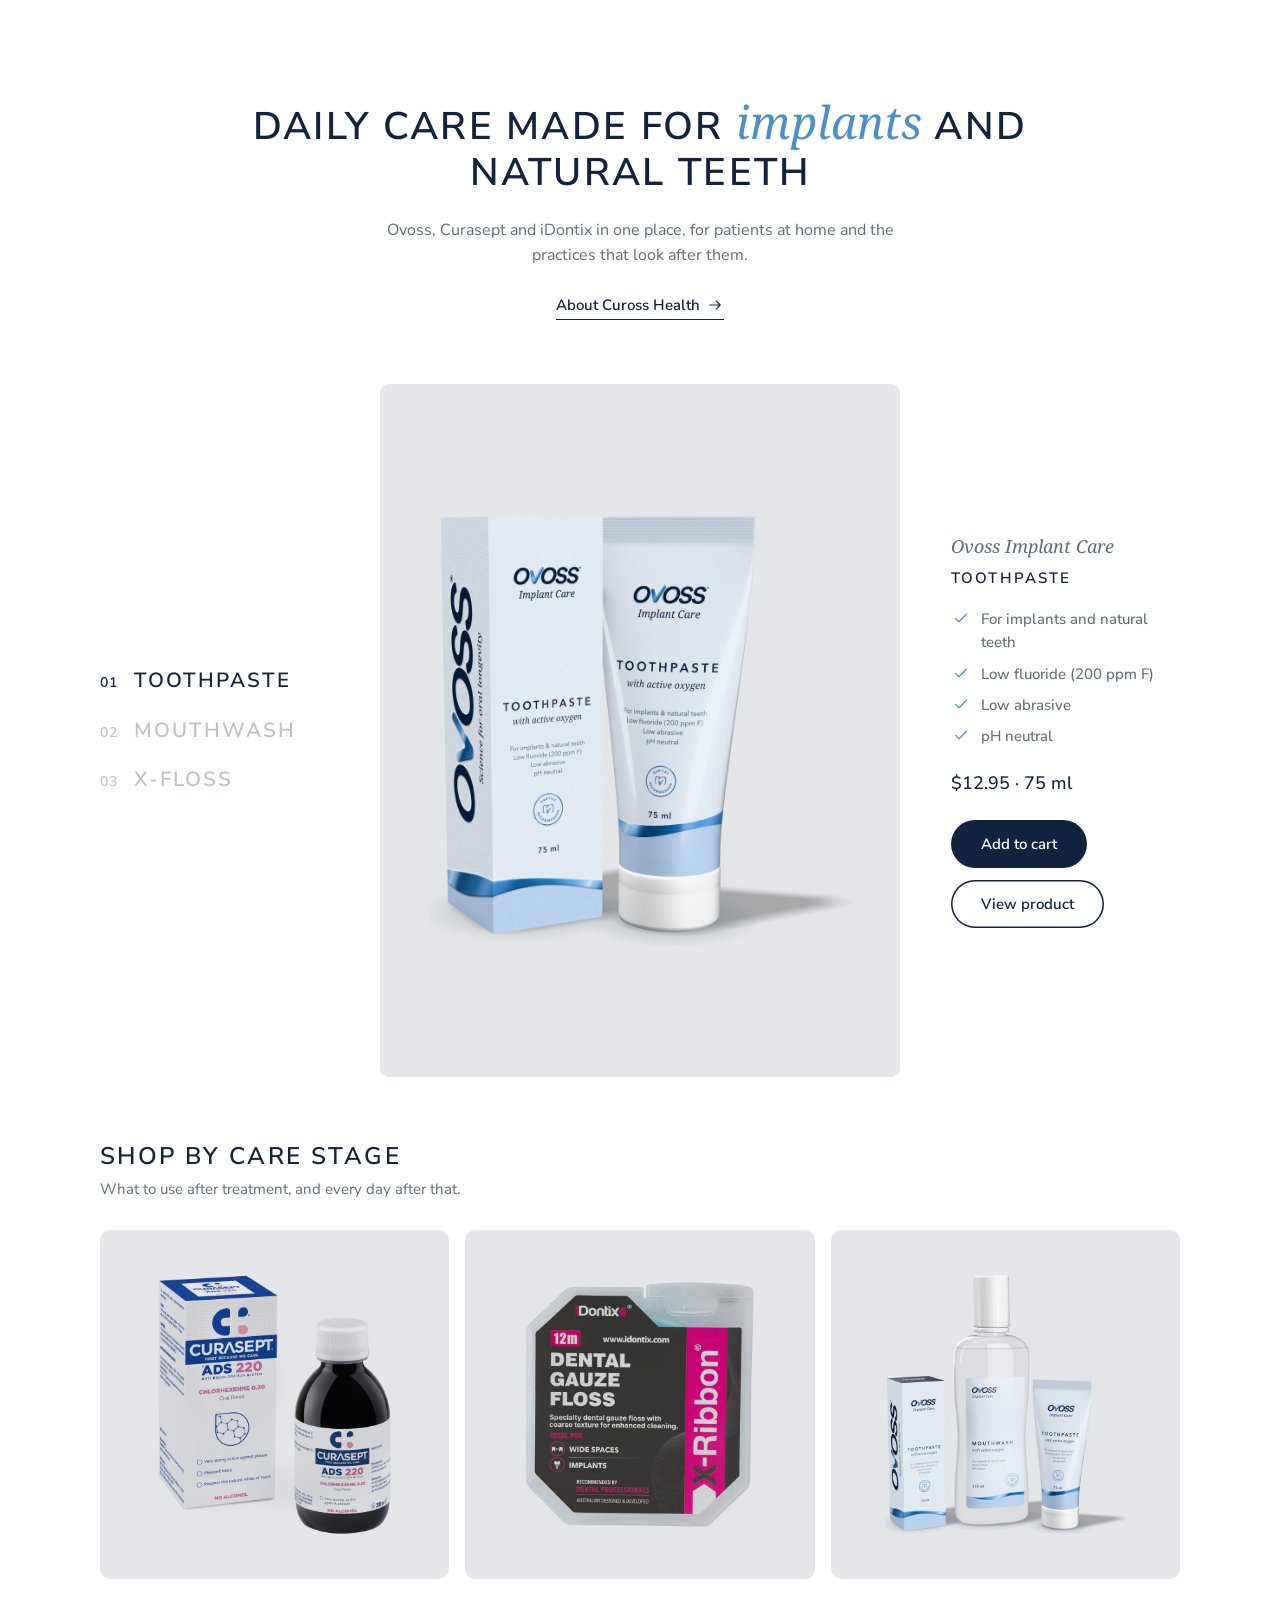
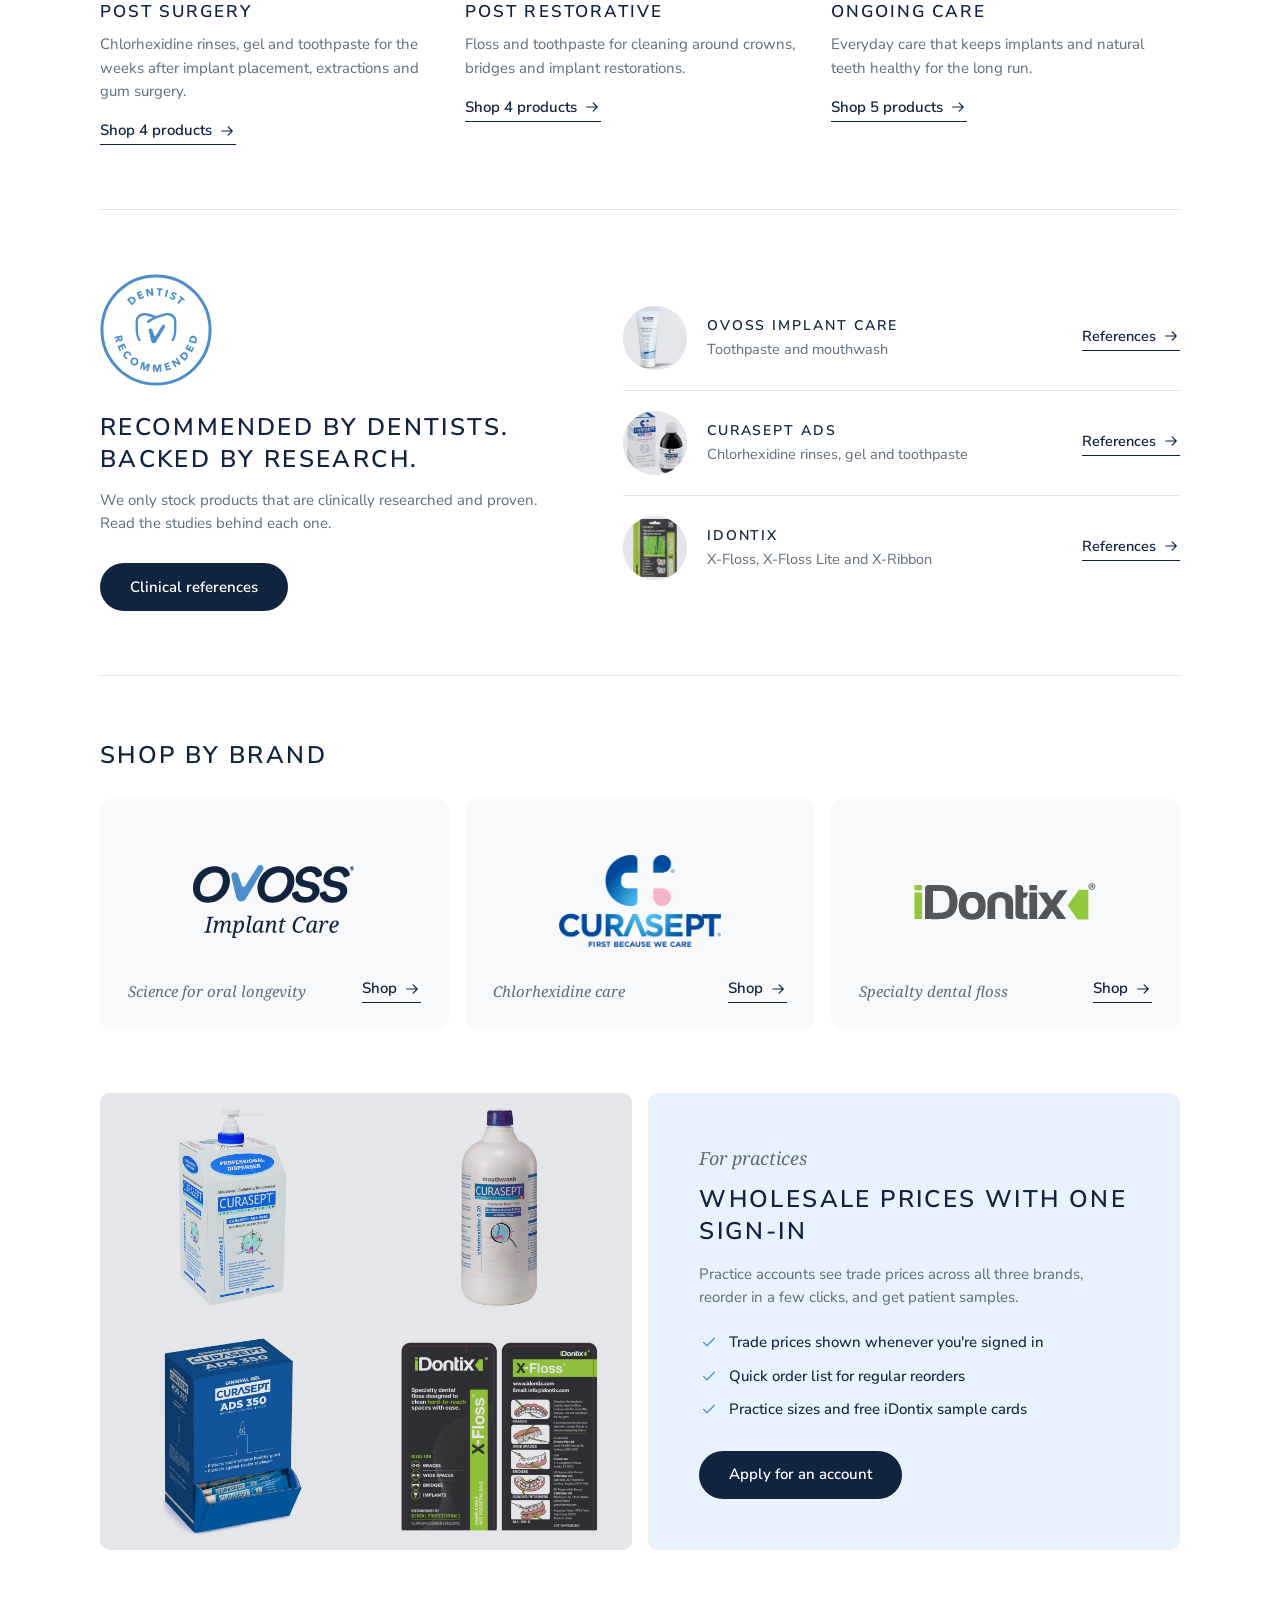
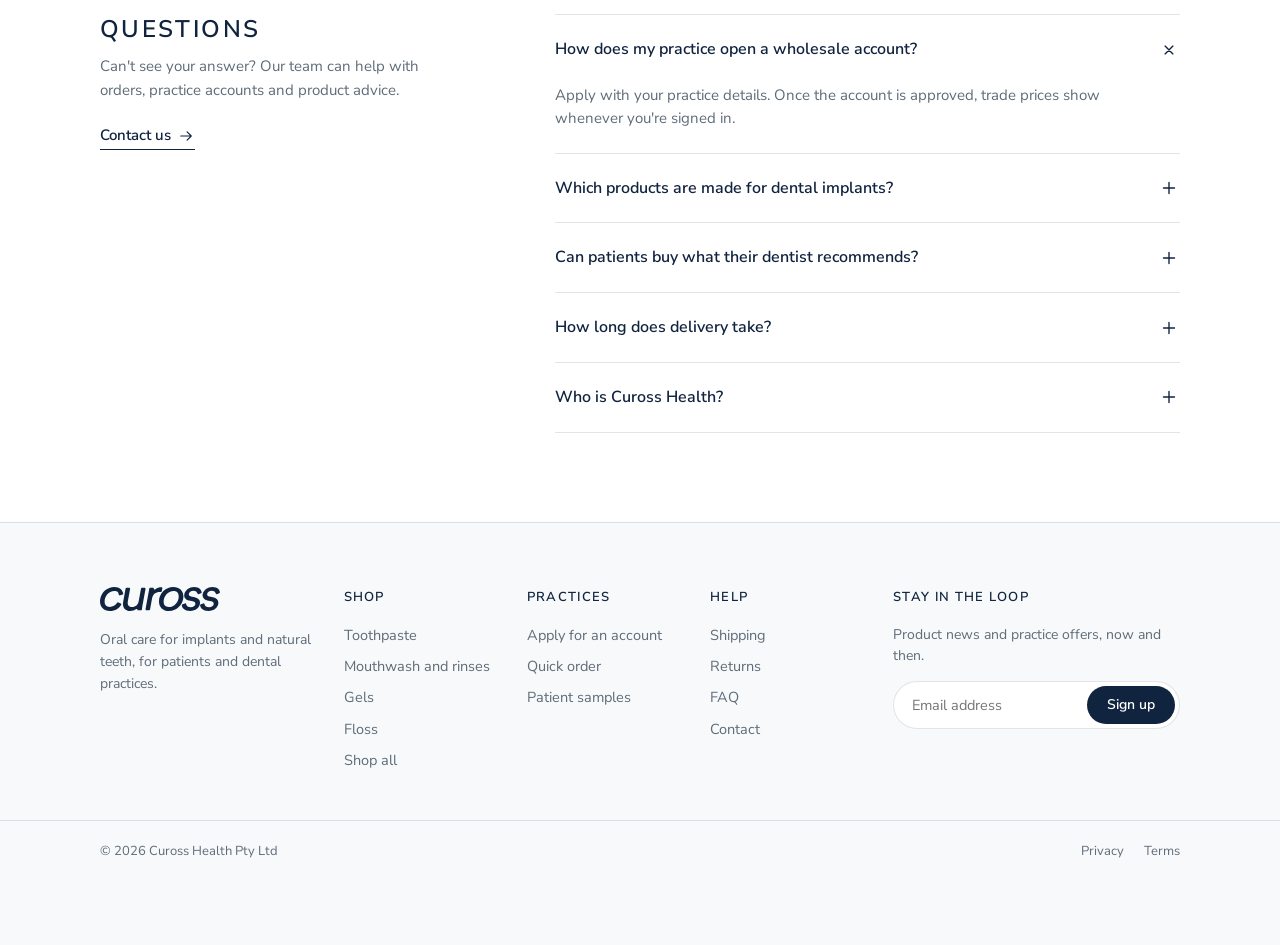
==== commit c8a2583b: "Hyper: apply Greg's 24 Nov notes One sign-in, no announcement bar, Care stage menu, Sleek statement " ====
--- a/hyper.html
+++ b/hyper.html
@@ -19,18 +19,12 @@
 .link{display:inline-flex;align-items:center;gap:6px;font-weight:600;font-size:15px;border-bottom:1.5px solid currentColor;padding-bottom:2px}
 .link .ico{width:18px;height:18px}
 
-/* announcement 48 */
-.ann{background:var(--tint);font-size:13.5px}
-.ann .wrap{height:48px;display:grid;grid-template-columns:1fr auto 1fr;align-items:center;gap:16px}
-.ann .l{display:flex;gap:22px}.ann .r{text-align:right}
-.ann .c{font-weight:500}
-
-/* header 88 */
-.hdr .wrap{height:88px;display:grid;grid-template-columns:1fr auto 1fr;align-items:center;gap:24px}
+/* header 88 (announcement bar removed: Greg, 24 Nov) */
+.hdr .wrap{height:88px;display:grid;grid-template-columns:minmax(0,1fr) auto minmax(0,1fr);align-items:center;gap:24px}
 .search{display:flex;align-items:center;width:min(430px,100%);height:48px;border:2px solid #E3E6EA;border-radius:100px;padding:0 6px 0 20px;font-size:15px;color:var(--slate)}
 .search .cat{display:flex;align-items:center;gap:2px;padding-right:12px;margin-right:12px;border-right:1px solid var(--line);color:var(--navy);font-weight:500;white-space:nowrap}
 .search .cat .ico{width:18px;height:18px}
-.search span.ph{flex:1;white-space:nowrap;overflow:hidden}
+.search span.ph{flex:1;min-width:0;white-space:nowrap;overflow:hidden;text-overflow:ellipsis;padding-right:10px}
 .search .go{width:36px;height:36px;border-radius:50%;background:var(--navy);color:#fff;display:grid;place-items:center}
 .search .go .ico{width:18px;height:18px}
 .logo img{height:28px;width:auto}
@@ -99,6 +93,57 @@
 .arrows button{width:44px;height:44px;border-radius:50%;box-shadow:inset 0 0 0 1px var(--line);display:grid;place-items:center}
 .arrows button:hover{box-shadow:inset 0 0 0 1px var(--navy)}
 
+/* statement (Hyper: Rich text), brought over from Sleek */
+.statement{text-align:center;max-width:1100px;margin-inline:auto;margin-top:clamp(72px,8vw,128px)}
+.statement h2{font-size:clamp(26px,3vw,46px);line-height:1.2;text-transform:uppercase;font-weight:600;letter-spacing:.06em}
+.statement h2 .serif{font-size:1.18em;letter-spacing:0;color:var(--foil)}
+.statement p{margin:22px auto 0;color:var(--slate);max-width:560px;font-size:16px}
+.statement .link{margin-top:26px}
+
+/* feature showcase (custom section on Hyper), brought over from Sleek */
+.feat{display:grid;grid-template-columns:1fr minmax(0,520px) 1fr;gap:clamp(24px,4vw,72px);align-items:center}
+.flist{display:grid;gap:18px}
+.flist button{text-align:left;display:flex;gap:16px;align-items:baseline;font-size:clamp(18px,1.6vw,26px);text-transform:uppercase;font-weight:600;letter-spacing:.1em;color:rgba(16,35,63,.28);transition:color .25s}
+.flist button small{font-size:14px;letter-spacing:.06em}
+.flist button:hover{color:rgba(16,35,63,.55)}
+.flist button.on{color:var(--navy)}
+.fimg{border-radius:10px;overflow:hidden;height:min(693px,84vh);aspect-ratio:3/4;max-width:100%;justify-self:center;background:var(--studio);position:relative}
+.fimg img{position:absolute;inset:0;width:100%;height:100%;object-fit:cover;opacity:0;transition:opacity .5s}
+.fimg img.on{opacity:1}
+.fdet .d{display:none}
+.fdet .d.on{display:block}
+.fdet h3{font-size:15px;text-transform:uppercase;font-weight:600;letter-spacing:.14em;margin-top:6px}
+.fdet ul{margin-top:18px;display:grid;gap:8px;font-weight:500;color:var(--slate)}
+.fdet ul li{display:flex;gap:10px}
+.fdet ul .ico{width:20px;height:20px;color:var(--foil)}
+.fdet .pr{margin-top:22px;font-size:18px;font-weight:500}
+.fdet .b{display:flex;gap:12px;flex-wrap:wrap;margin-top:22px}
+
+/* shop by care stage (Hyper: Collection cards) */
+.stages{display:grid;grid-template-columns:repeat(3,1fr);gap:16px}
+.stage{display:flex;flex-direction:column}
+.stage .im{aspect-ratio:1;border-radius:10px;overflow:hidden;background:var(--studio)}
+.stage .im img{width:100%;height:100%;object-fit:cover;transition:transform .5s ease}
+.stage:hover .im img{transform:scale(1.04)}
+.stage h3{margin-top:20px;font-size:17px;text-transform:uppercase;font-weight:600;letter-spacing:.12em}
+.stage p{margin-top:8px;color:var(--slate);max-width:380px}
+.stage .link{margin-top:16px;align-self:flex-start}
+
+/* dentist recommended + clinical references (Hyper: Image with text + list) */
+.proof{display:grid;grid-template-columns:minmax(0,1fr) minmax(0,1.25fr);gap:clamp(32px,6vw,110px);align-items:center;padding-block:clamp(40px,5vw,72px);border-block:1px solid var(--line)}
+.proof .mark{width:112px;height:112px}
+.proof h2{margin-top:26px}
+.proof .lead p{margin-top:14px;color:var(--slate);max-width:440px}
+.proof .btn{margin-top:28px}
+.refs li+li{border-top:1px solid var(--line)}
+.refs a{display:grid;grid-template-columns:64px minmax(0,1fr) auto;align-items:center;gap:20px;padding-block:20px}
+.refs i{width:64px;height:64px;border-radius:50%;overflow:hidden;background:var(--studio)}
+.refs i img{width:100%;height:100%;object-fit:cover;transform:scale(1.3)}
+.refs b{display:block;font-size:14px}
+.refs small{display:block;margin-top:2px;font-size:14.5px;color:var(--slate)}
+.refs .link{font-size:14.5px}
+.refs a:hover .link{color:var(--foil)}
+
 /* trust row */
 .trust{display:grid;grid-template-columns:repeat(4,1fr);border-block:1px solid var(--line)}
 .trust div{display:flex;align-items:center;gap:14px;padding:26px 24px;font-size:15px;font-weight:500;line-height:1.35}
@@ -159,14 +204,19 @@
 @media (max-height:780px) and (min-width:901px){.slides{height:500px}.slide .img{height:460px}.slide h1{font-size:clamp(26px,2.2vw,34px);margin-top:10px}.slide p{margin-top:12px}.slide .btn{margin-top:20px}.hero{padding-top:14px}}
 @media (max-width:1180px){
   .track{grid-auto-columns:calc((100% - 3 * 16px) / 4)}
+  .feat{grid-template-columns:1fr 1fr}
+  .feat .flist{grid-column:1/-1;grid-auto-flow:column;justify-content:start;gap:28px}
+  .fimg{height:auto;width:100%;max-height:84vh}
   .hdr .acts .t{display:none}
   .ft{grid-template-columns:1fr 1fr 1fr;row-gap:40px}
   .ft .news{grid-column:1/-1}
   .ft .first{grid-column:1/-1}
 }
+@media (max-width:1100px) and (min-width:901px){
+  .nav .wrap{gap:14px;font-size:14px;padding-inline:16px}
+}
 @media (max-width:900px){
-  .ann .l,.ann .r{display:none}.ann .wrap{grid-template-columns:1fr;text-align:center;height:40px}
-  .hdr .wrap{height:64px;grid-template-columns:auto 1fr auto;gap:12px}
+  .hdr .wrap{height:64px;grid-template-columns:minmax(0,1fr) auto minmax(0,1fr);gap:12px}
   .menu-btn{display:grid;place-items:center;width:40px;height:40px;margin-left:-8px}
   .hdr .logo{justify-self:center}.logo img{height:22px}
   .hdr .search-d{display:none}
@@ -198,6 +248,18 @@
   .brand-tile .lg img{max-height:44px}.brand-tile .lg img.cs{max-height:70px}
   .promo{grid-template-columns:1fr}
   .faq{grid-template-columns:1fr}
+  .feat{grid-template-columns:1fr;gap:24px}
+  .feat .flist{grid-auto-flow:row;gap:12px}
+  .fimg{aspect-ratio:4/5;max-height:none}
+  .stages{grid-auto-flow:column;grid-template-columns:none;grid-auto-columns:calc((100% - 12px) / 1.35);gap:12px;overflow-x:auto;scroll-snap-type:x mandatory;scrollbar-width:none;margin-inline:calc(-1 * var(--pad));padding-inline:var(--pad);scroll-padding-inline:var(--pad)}
+  .stages::-webkit-scrollbar{display:none}
+  .stage{scroll-snap-align:start}
+  .stage h3{margin-top:16px;font-size:16px}
+  .proof{grid-template-columns:1fr;gap:28px}
+  .proof .mark{width:88px;height:88px}
+  .refs a{grid-template-columns:52px minmax(0,1fr);gap:14px;padding-block:16px}
+  .refs i{width:52px;height:52px}
+  .refs .link{grid-column:2;justify-self:start}
   .ft{grid-template-columns:1fr 1fr;padding-block:48px 36px}
   .legal .wrap{flex-direction:column}
 }
@@ -213,19 +275,12 @@
 </head>
 <body>
 
-<div class="ann"><div class="wrap">
-  <div class="l"><a href="#">For practices</a><a href="#">Track an order</a></div>
-  <div class="c">Practices: sign in to see wholesale prices</div>
-  <div class="r">Australia (AUD $)</div>
-</div></div>
-
 <header class="hdr">
   <div class="wrap">
     <button class="menu-btn" aria-label="Menu"><svg class="ico"><use href="#i-menu"/></svg></button>
     <div class="search search-d"><span class="cat">All <svg class="ico"><use href="#i-down"/></svg></span><span class="ph">Search toothpaste, rinses, floss</span><span class="go"><svg class="ico"><use href="#i-search"/></svg></span></div>
     <a class="logo" href="#"><img src="assets/logo/cuross-navy.svg" alt="Cuross Health"></a>
     <div class="acts">
-      <a class="practice" href="#"><svg class="ico"><use href="#i-pin"/></svg><span class="t">For practices</span></a>
       <a href="#"><svg class="ico"><use href="#i-user"/></svg><span class="t">Sign in</span></a>
       <a class="cart" href="#"><svg class="ico"><use href="#i-bag"/></svg><b>0</b></a>
     </div>
@@ -239,9 +294,10 @@
   <a href="#">Mouthwash and rinses</a>
   <a href="#">Gels</a>
   <a href="#">Floss</a>
+  <a href="#">Care stage <svg class="ico"><use href="#i-down"/></svg></a>
   <a href="#">Brands <svg class="ico"><use href="#i-down"/></svg></a>
   <a href="#">About</a>
-  <a class="pill" href="#">Practice sign in</a>
+  <a class="pill" href="#">For practices</a>
 </div></nav>
 
 <section class="hero">
@@ -304,9 +360,77 @@
 <section class="wrap">
   <div class="trust">
     <div><svg class="ico"><use href="#i-tooth"/></svg>Made for implants and natural teeth</div>
-    <div><svg class="ico"><use href="#i-badge"/></svg>Brands dental professionals recommend</div>
+    <div><svg class="ico"><use href="#i-badge"/></svg>Recommended and trusted by dentists</div>
     <div><svg class="ico"><use href="#i-tag"/></svg>Wholesale prices for practices</div>
     <div><svg class="ico"><use href="#i-truck"/></svg>Shipping Australia-wide</div>
+  </div>
+</section>
+
+<section class="wrap statement">
+  <h2>Daily care made for <span class="serif">implants</span> and natural teeth</h2>
+  <p>Ovoss, Curasept and iDontix in one place, for patients at home and the practices that look after them.</p>
+  <a class="link" href="#">About Cuross Health <svg class="ico"><use href="#i-arrow"/></svg></a>
+</section>
+
+<section class="wrap">
+  <div class="feat">
+    <div class="flist">
+      <button class="on" data-f="0"><small>01</small>Toothpaste</button>
+      <button data-f="1"><small>02</small>Mouthwash</button>
+      <button data-f="2"><small>03</small>X-Floss</button>
+    </div>
+    <div class="fimg">
+      <img class="on" src="assets/img/ovoss-toothpaste-tall.jpg" alt="Ovoss Implant Care toothpaste">
+      <img src="assets/img/ovoss-mouthwash-tall.jpg" alt="Ovoss Implant Care mouthwash">
+      <img src="assets/img/idx-xfloss-tall.jpg" alt="iDontix X-Floss">
+    </div>
+    <div class="fdet">
+      <div class="d on"><div class="eyebrow">Ovoss Implant Care</div><h3>Toothpaste</h3><ul><li><svg class="ico"><use href="#i-check"/></svg>For implants and natural teeth</li><li><svg class="ico"><use href="#i-check"/></svg>Low fluoride (200 ppm F)</li><li><svg class="ico"><use href="#i-check"/></svg>Low abrasive</li><li><svg class="ico"><use href="#i-check"/></svg>pH neutral</li></ul><div class="pr">$12.95 · 75 ml</div><div class="b"><a class="btn" href="#">Add to cart</a><a class="btn ghost" href="#">View product</a></div></div>
+      <div class="d"><div class="eyebrow">Ovoss Implant Care</div><h3>Mouthwash</h3><ul><li><svg class="ico"><use href="#i-check"/></svg>For implants and natural teeth</li><li><svg class="ico"><use href="#i-check"/></svg>Alcohol free</li><li><svg class="ico"><use href="#i-check"/></svg>pH neutral</li></ul><div class="pr">$14.95 · 500 ml</div><div class="b"><a class="btn" href="#">Add to cart</a><a class="btn ghost" href="#">View product</a></div></div>
+      <div class="d"><div class="eyebrow">iDontix</div><h3>X-Floss</h3><ul><li><svg class="ico"><use href="#i-check"/></svg>Firm threader and soft floss</li><li><svg class="ico"><use href="#i-check"/></svg>For braces, bridges, wide spaces and implants</li><li><svg class="ico"><use href="#i-check"/></svg>30 strands</li></ul><div class="pr">$12.50</div><div class="b"><a class="btn" href="#">Add to cart</a><a class="btn ghost" href="#">View product</a></div></div>
+    </div>
+  </div>
+</section>
+
+<section class="wrap">
+  <div class="coll-head">
+    <div><h2 class="h2">Shop by care stage</h2><p class="sub">What to use after treatment, and every day after that.</p></div>
+  </div>
+  <div class="stages">
+    <a class="stage" href="#">
+      <div class="im"><img src="assets/img/cs-ads220.jpg" alt="Curasept ADS 220 rinse"></div>
+      <h3>Post surgery</h3>
+      <p>Chlorhexidine rinses, gel and toothpaste for the weeks after implant placement, extractions and gum surgery.</p>
+      <span class="link">Shop 4 products <svg class="ico"><use href="#i-arrow"/></svg></span>
+    </a>
+    <a class="stage" href="#">
+      <div class="im"><img src="assets/img/idx-xribbon.jpg" alt="iDontix X-Ribbon"></div>
+      <h3>Post restorative</h3>
+      <p>Floss and toothpaste for cleaning around crowns, bridges and implant restorations.</p>
+      <span class="link">Shop 4 products <svg class="ico"><use href="#i-arrow"/></svg></span>
+    </a>
+    <a class="stage" href="#">
+      <div class="im"><img src="assets/img/ovoss-range-sq.jpg" alt="Ovoss Implant Care toothpaste and mouthwash"></div>
+      <h3>Ongoing care</h3>
+      <p>Everyday care that keeps implants and natural teeth healthy for the long run.</p>
+      <span class="link">Shop 5 products <svg class="ico"><use href="#i-arrow"/></svg></span>
+    </a>
+  </div>
+</section>
+
+<section class="wrap">
+  <div class="proof">
+    <div class="lead">
+      <img class="mark" src="assets/logo/dentist-mark.svg" alt="Dentist recommended">
+      <h2 class="h2">Recommended by dentists. Backed by research.</h2>
+      <p>We only stock products that are clinically researched and proven. Read the studies behind each one.</p>
+      <a class="btn" href="#">Clinical references</a>
+    </div>
+    <ul class="refs">
+      <li><a href="#"><i><img src="assets/img/ovoss-tube.jpg" alt=""></i><span><b class="pname">Ovoss Implant Care</b><small>Toothpaste and mouthwash</small></span><span class="link">References <svg class="ico"><use href="#i-arrow"/></svg></span></a></li>
+      <li><a href="#"><i><img src="assets/img/cs-ads220.jpg" alt=""></i><span><b class="pname">Curasept ADS</b><small>Chlorhexidine rinses, gel and toothpaste</small></span><span class="link">References <svg class="ico"><use href="#i-arrow"/></svg></span></a></li>
+      <li><a href="#"><i><img src="assets/img/idx-xfloss.jpg" alt=""></i><span><b class="pname">iDontix</b><small>X-Floss, X-Floss Lite and X-Ribbon</small></span><span class="link">References <svg class="ico"><use href="#i-arrow"/></svg></span></a></li>
+    </ul>
   </div>
 </section>
 
@@ -336,18 +460,9 @@
         <li><svg class="ico"><use href="#i-check"/></svg>Quick order list for regular reorders</li>
         <li><svg class="ico"><use href="#i-check"/></svg>Practice sizes and free iDontix sample cards</li>
       </ul>
-      <div class="btns"><a class="btn" href="#">Apply for an account</a><a class="btn ghost" href="#">Sign in</a></div>
-    </div>
-  </div>
-</section>
-
-<section class="wrap" data-coll data-fixed="essentials">
-  <div class="coll-head">
-    <div><h2 class="h2">Implant care essentials</h2><p class="sub">Daily care for implants, bridges and natural teeth.</p></div>
-    <a class="link" href="#">View all <svg class="ico"><use href="#i-arrow"/></svg></a>
-  </div>
-  <div class="track"></div>
-  <div class="track-foot"><div class="bar"><i></i></div><div class="arrows"><button data-dir="-1" aria-label="Previous"><svg class="ico"><use href="#i-left"/></svg></button><button data-dir="1" aria-label="Next"><svg class="ico"><use href="#i-right"/></svg></button></div></div>
+      <div class="btns"><a class="btn" href="#">Apply for an account</a></div>
+    </div>
+  </div>
 </section>
 
 <section class="wrap">
@@ -371,7 +486,7 @@
   <div class="wrap ft">
     <div class="first"><img src="assets/logo/cuross-navy.svg" alt="Cuross Health"><p class="about">Oral care for implants and natural teeth, for patients and dental practices.</p></div>
     <div><h4>Shop</h4><ul><li><a href="#">Toothpaste</a></li><li><a href="#">Mouthwash and rinses</a></li><li><a href="#">Gels</a></li><li><a href="#">Floss</a></li><li><a href="#">Shop all</a></li></ul></div>
-    <div><h4>Practices</h4><ul><li><a href="#">Apply for an account</a></li><li><a href="#">Quick order</a></li><li><a href="#">Patient samples</a></li><li><a href="#">Sign in</a></li></ul></div>
+    <div><h4>Practices</h4><ul><li><a href="#">Apply for an account</a></li><li><a href="#">Quick order</a></li><li><a href="#">Patient samples</a></li></ul></div>
     <div><h4>Help</h4><ul><li><a href="#">Shipping</a></li><li><a href="#">Returns</a></li><li><a href="#">FAQ</a></li><li><a href="#">Contact</a></li></ul></div>
     <div class="news"><h4>Stay in the loop</h4><p>Product news and practice offers, now and then.</p><form onsubmit="return false"><input type="email" placeholder="Email address" aria-label="Email address"><button>Sign up</button></form></div>
   </div>
@@ -386,9 +501,15 @@
   all: ["ovoss-toothpaste","ovoss-mouthwash","cs-ads220","idx-xfloss","cs-ads350","idx-xfloss-lite","cs-ads712","idx-xribbon","cs-ads205","cs-ads705"],
   ovoss: ["ovoss-toothpaste","ovoss-mouthwash"],
   curasept: ["cs-ads205","cs-ads212","cs-ads220","cs-ads350","cs-ads705","cs-ads712","cs-ads5020"],
-  idontix: ["idx-xfloss","idx-xfloss-lite","idx-xribbon"],
-  essentials: ["ovoss-toothpaste","ovoss-mouthwash","idx-xfloss","idx-xfloss-lite","idx-xribbon","cs-ads705","cs-ads205"]
+  idontix: ["idx-xfloss","idx-xfloss-lite","idx-xribbon"]
 };
+// feature showcase
+document.querySelectorAll(".flist button").forEach(b => b.onclick = () => {
+  const n = +b.dataset.f;
+  document.querySelectorAll(".flist button").forEach((x, k) => x.classList.toggle("on", k === n));
+  document.querySelectorAll(".fimg img").forEach((x, k) => x.classList.toggle("on", k === n));
+  document.querySelectorAll(".fdet .d").forEach((x, k) => x.classList.toggle("on", k === n));
+});
 const card = id => { const p = PRODUCTS[id]; return `<a class="card" href="#">
   <div class="im"><img src="assets/img/${id}.jpg" alt="${p.brand} ${p.name}" loading="lazy"><span class="add" aria-label="Add to cart">${icon("plus")}</span></div>
   <div class="info"><span class="brand">${p.brand}</span><span class="name pname">${p.name}</span><span class="desc serif">${p.desc}${p.size ? ", " + p.size : ""}</span><span class="price${p.price == null ? " p" : ""}">${fmtPrice(p)}</span></div></a>`; };
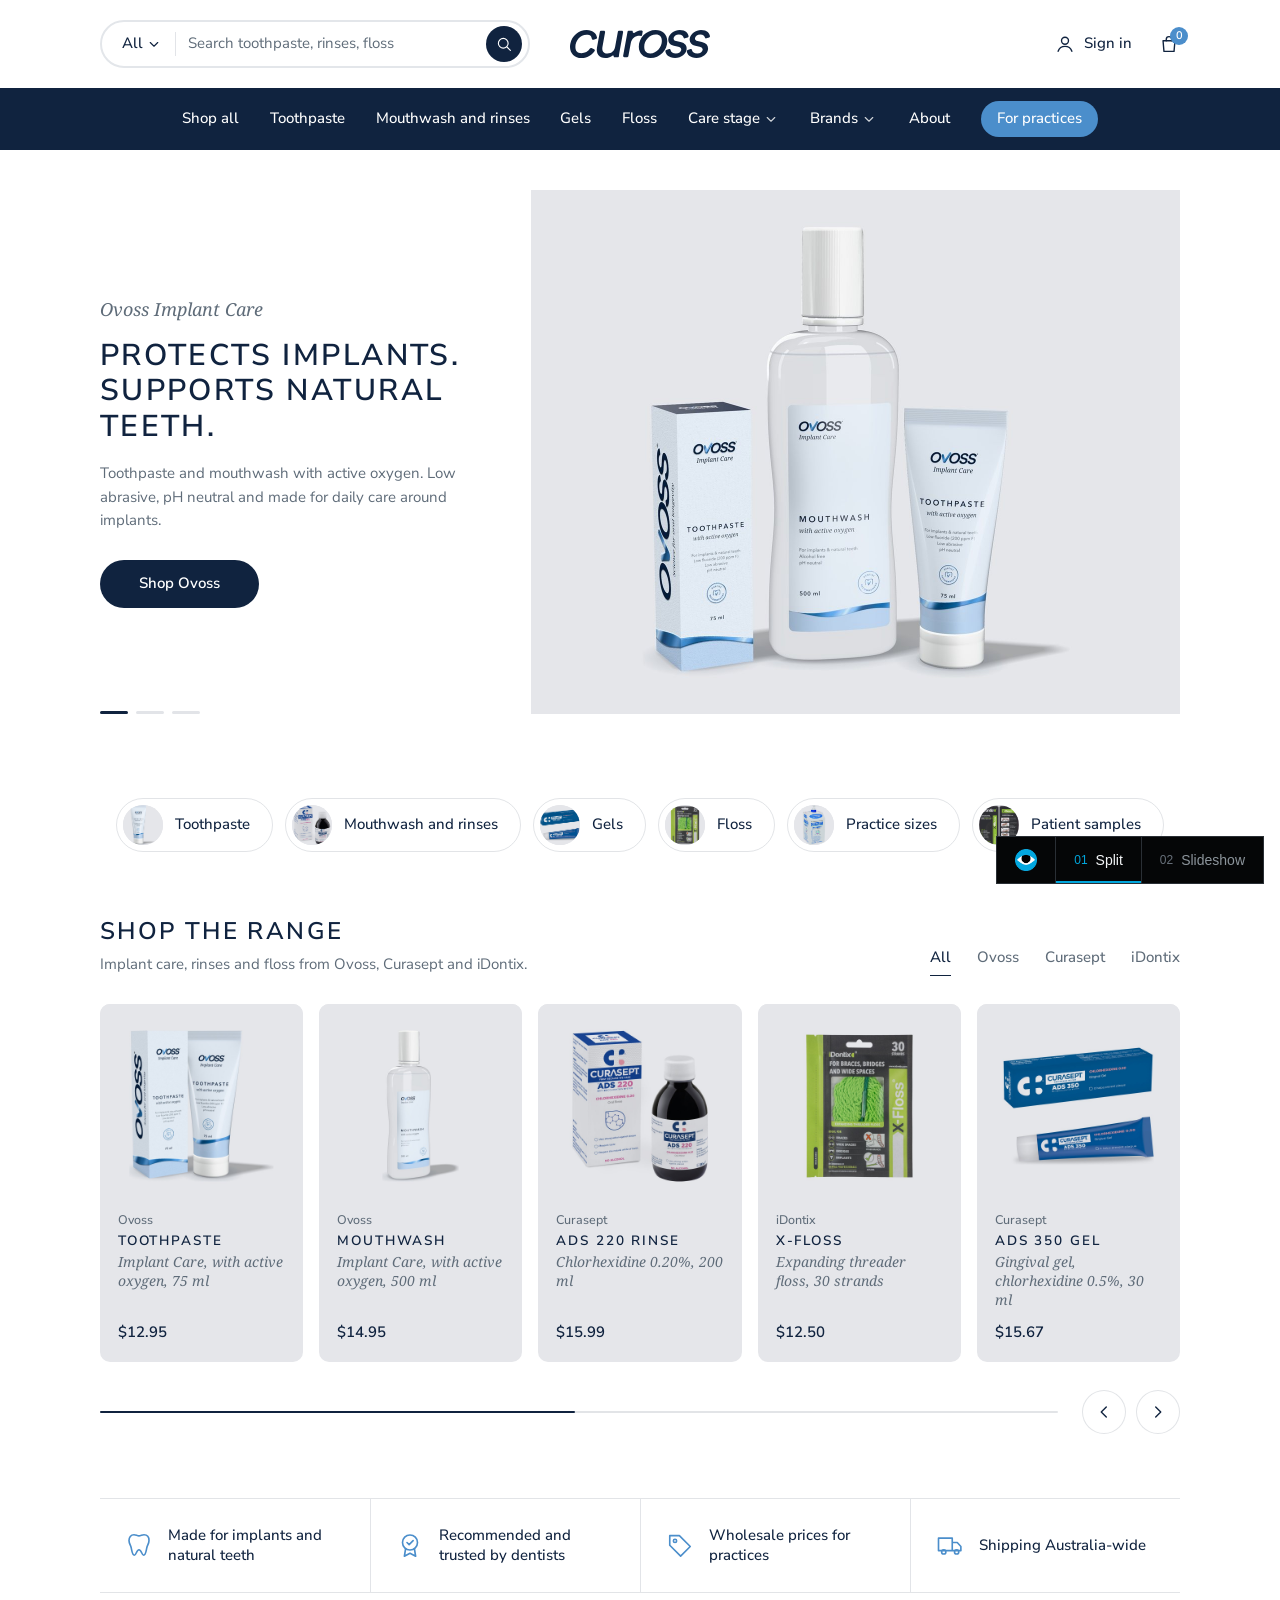
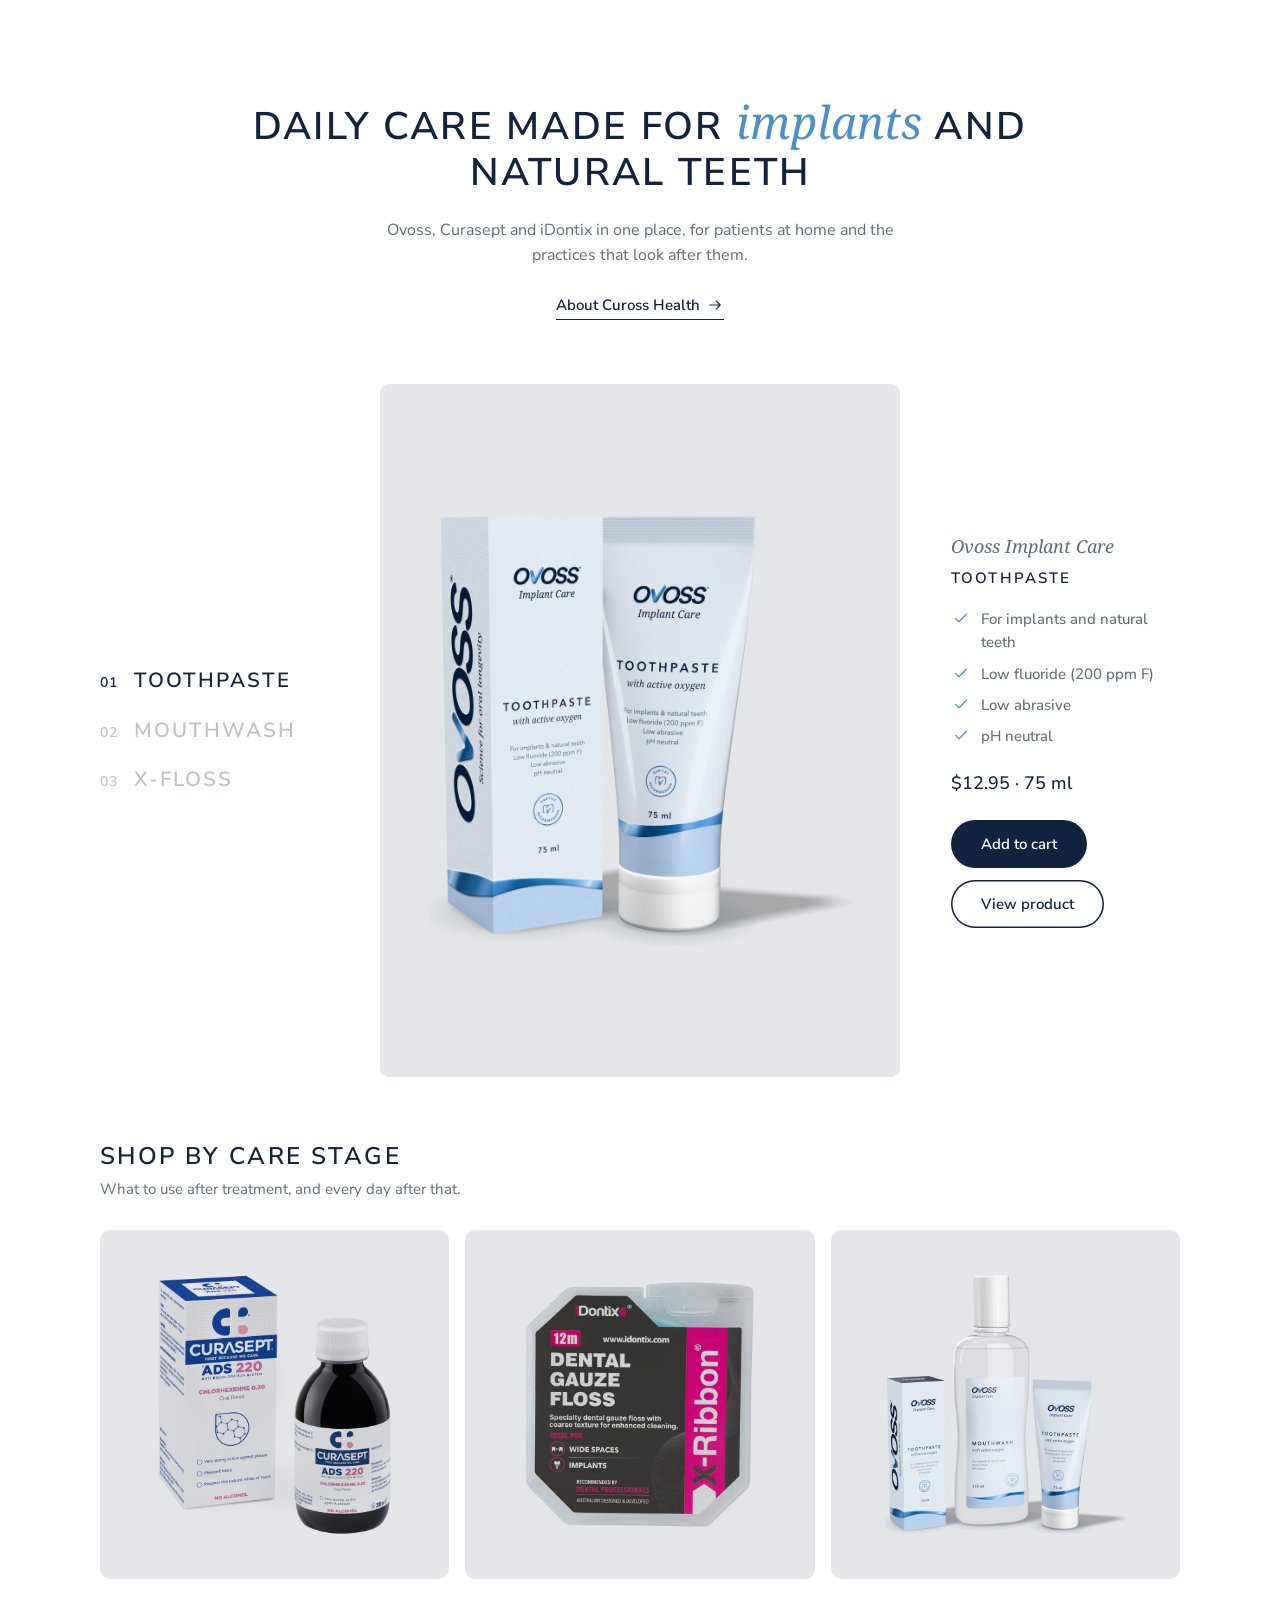
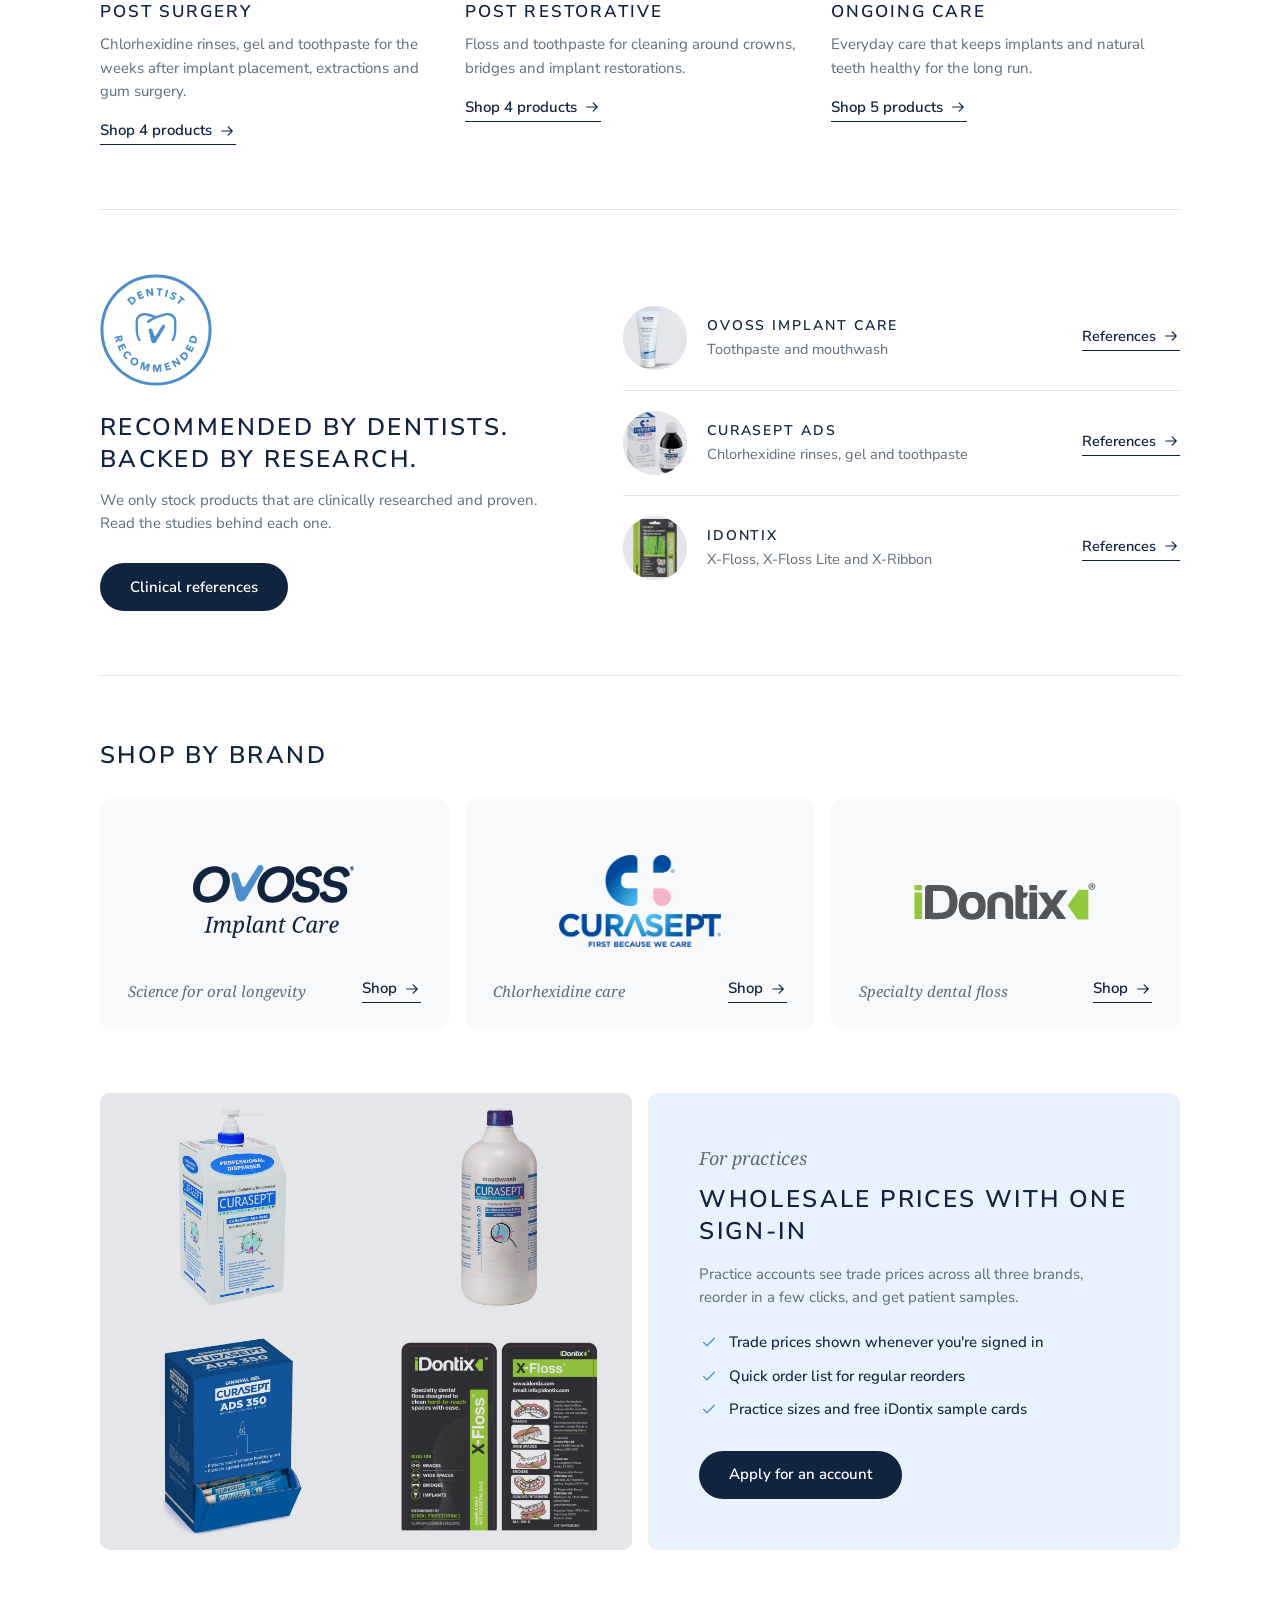
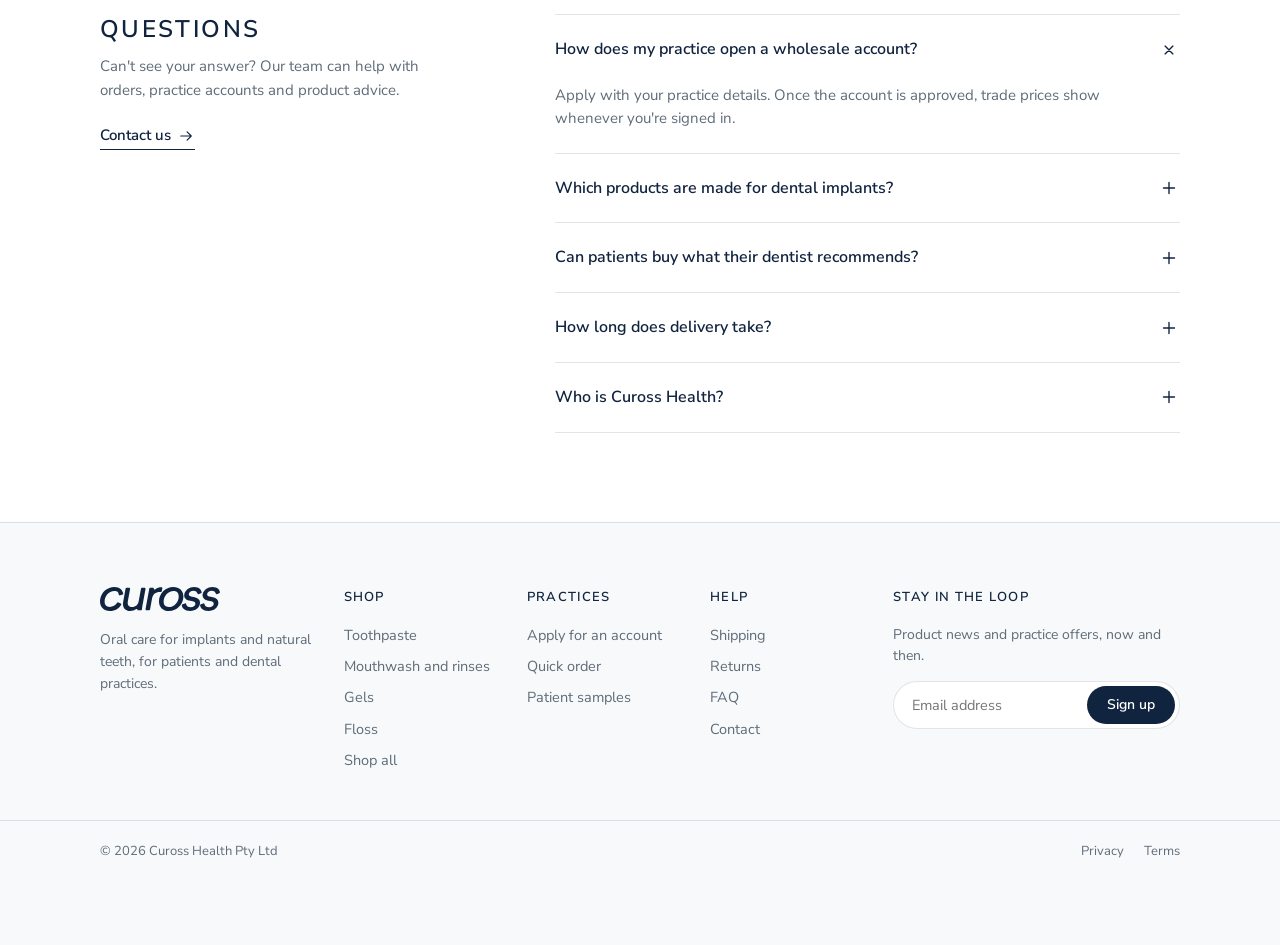
==== commit e8ebabdf: "Replace Hyper vs Sleek with two Hyper hero options Cover and switcher now offer 01 Split hero (hyper" ====
--- a/hyper.html
+++ b/hyper.html
@@ -3,10 +3,11 @@
 <head>
 <meta charset="utf-8">
 <meta name="viewport" content="width=device-width,initial-scale=1">
-<title>Cuross Health · Direction A (Hyper)</title>
+<title>Cuross Health · Homepage on Hyper</title>
 <link rel="preconnect" href="https://fonts.googleapis.com">
 <link href="https://fonts.googleapis.com/css2?family=Nunito+Sans:opsz,wght@6..12,400;6..12,500;6..12,600&display=swap" rel="stylesheet">
 <link rel="stylesheet" href="assets/css/base.css">
+<script>if (/[?&]hero=b\b/.test(location.search)) document.documentElement.classList.add("hero-b");</script>
 <style>
 /* Direction A: Hyper (Ceramide preset) layout, measured at 1732 px (see SPEC.md), in the Ovoss identity */
 :root{--pad:clamp(16px,7.8vw,135px);--card-bg:var(--studio)}
@@ -58,6 +59,32 @@
 .dots{position:absolute;left:var(--pad);bottom:20px;display:flex;gap:8px}
 .dots button{width:28px;height:3px;background:var(--line);border-radius:2px}
 .dots button.on{background:var(--navy)}
+
+/* option B hero (?hero=b): Hyper's own Slideshow section, measured on hyper-theme-demo 25 Nov:
+   fixed width (page padding), height adapts to the first image, 10 px radius (8 on phone), content position per
+   slide, arrows + dots centred at the bottom inside the slide. Same artwork as the Sleek hero. */
+.heroB{display:none;margin-top:20px}
+.hero-b .hero{display:none}
+.hero-b .heroB{display:block}
+.ss{position:relative;border-radius:10px;overflow:hidden;aspect-ratio:2400/1121;min-height:440px;max-height:max(440px,calc(100vh - 170px));width:100%;background:var(--studio)}
+.ss-track{display:flex;height:100%;transition:transform .7s cubic-bezier(.65,0,.35,1)}
+.ss-slide{flex:none;width:100%;height:100%;position:relative;background:var(--studio)}
+/* artwork stops 52 px above the slide bottom so the controls never sit on a product (export slides this way) */
+.ss-slide > img{position:absolute;top:0;left:0;width:100%;height:calc(100% - 52px);object-fit:contain;object-position:100% 50%}
+.ss-slide.mist{background:var(--tint)}
+.ss-slide .tiles{position:absolute;right:3%;top:0;bottom:52px;width:52%;display:flex;align-items:center;justify-content:center}
+.ss-slide .tiles img{width:100%;height:84%;object-fit:contain}
+.ss-slide.mist .tiles img{mix-blend-mode:multiply}
+.ss-slide .txt{position:absolute;left:clamp(24px,6%,90px);top:calc(50% - 26px);transform:translateY(-50%);max-width:min(500px,38%)}
+.ss-slide h1,.ss-slide h2{margin-top:14px;font-size:clamp(26px,2.7vw,46px);line-height:1.12;text-transform:uppercase;font-weight:600;letter-spacing:.07em}
+.ss-slide p{margin-top:16px;color:var(--slate);font-size:16px;max-width:420px}
+.ss-slide .btn{margin-top:28px}
+.ss-ctrl{position:absolute;left:0;right:0;bottom:24px;display:flex;justify-content:center;align-items:center;gap:16px;z-index:2}
+.ss-ctrl .arr{width:28px;height:28px;display:grid;place-items:center;color:var(--navy)}
+.ss-ctrl .arr .ico{width:22px;height:22px}
+.ss-dots{display:flex;gap:8px;align-items:center}
+.ss-dots button{width:8px;height:8px;border-radius:4px;background:rgba(16,35,63,.25);transition:width .3s,background .3s}
+.ss-dots button.on{width:26px;background:var(--navy)}
 
 /* category chips */
 .chips{display:flex;flex-wrap:wrap;justify-content:center;gap:12px}
@@ -232,6 +259,16 @@
   .slide .txt{padding:24px var(--pad) 56px;max-width:none}
   .slide h1{font-size:26px}
   .dots{bottom:24px}
+  .heroB{margin-top:4px}
+  .ss{aspect-ratio:.7;min-height:0;max-height:none;border-radius:8px}
+  .ss-slide > img{height:100%;object-fit:cover;object-position:center bottom}
+  .ss-slide .txt{left:22px;right:22px;top:26px;transform:none;max-width:none}
+  .ss-slide h1,.ss-slide h2{font-size:22px;margin-top:10px}
+  .ss-slide p{display:none}
+  .ss-slide .btn{margin-top:16px;height:44px}
+  .ss-slide .tiles{left:0;right:0;width:auto;top:auto;bottom:13%;height:40%}
+  .ss-slide .tiles img{height:100%}
+  .ss-ctrl{bottom:14px}
   .chips{flex-wrap:nowrap;justify-content:flex-start;overflow-x:auto;scrollbar-width:none;margin-inline:calc(-1 * var(--pad));padding-inline:var(--pad)}
   .chips::-webkit-scrollbar{display:none}
   .coll-head{flex-direction:column;align-items:flex-start;gap:16px}
@@ -335,6 +372,28 @@
   </div>
 </section>
 
+<section class="heroB">
+  <div class="wrap">
+    <div class="ss" id="ss">
+      <div class="ss-track" id="ssTrack">
+        <div class="ss-slide" data-mimg="assets/img/ovoss-range-hyper-m.jpg">
+          <img src="assets/img/ovoss-range-sleek.jpg" alt="Ovoss Implant Care toothpaste and mouthwash">
+          <div class="txt"><div class="eyebrow">Ovoss Implant Care</div><h1>Protects implants. Supports natural teeth.</h1><p>Toothpaste and mouthwash with active oxygen. Low abrasive, pH neutral and made for daily care around implants.</p><a class="btn" href="#">Shop Ovoss</a></div>
+        </div>
+        <div class="ss-slide">
+          <div class="tiles"><img src="assets/img/hero-curasept.jpg" alt="Curasept ADS 205, 212 and 220 rinses"></div>
+          <div class="txt"><div class="eyebrow">Curasept ADS</div><h2>Chlorhexidine rinses, gels and toothpaste</h2><p>The Curasept ADS range with the Anti Discoloration System, from 0.05% to 0.20% chlorhexidine.</p><a class="btn" href="#">Shop Curasept</a></div>
+        </div>
+        <div class="ss-slide mist">
+          <div class="tiles"><img src="assets/img/hero-idontix-w.jpg" alt="iDontix X-Floss, X-Floss Lite and X-Ribbon"></div>
+          <div class="txt"><div class="eyebrow">iDontix</div><h2>Floss for implants, bridges and braces</h2><p>X-Floss, X-Floss Lite and X-Ribbon clean the spaces ordinary floss can't reach.</p><a class="btn" href="#">Shop iDontix</a></div>
+        </div>
+      </div>
+      <div class="ss-ctrl"><button class="arr" data-d="-1" aria-label="Previous slide"><svg class="ico"><use href="#i-left"/></svg></button><div class="ss-dots" id="ssDots"></div><button class="arr" data-d="1" aria-label="Next slide"><svg class="ico"><use href="#i-right"/></svg></button></div>
+    </div>
+  </div>
+</section>
+
 <section class="wrap">
   <div class="chips">
     <a class="chip" href="#"><i><img src="assets/img/ovoss-tube.jpg" alt=""></i>Toothpaste</a>
@@ -531,6 +590,22 @@
   const box = document.getElementById("slides"); box.onmouseenter = () => clearInterval(t); box.onmouseleave = start;
   if (!new URLSearchParams(location.search).has("still")) start();
 })();
+// option B hero: Hyper Slideshow (slide transition, 6 s, pauses on hover)
+(() => {
+  if (!document.documentElement.classList.contains("hero-b")) return;
+  const box = document.getElementById("ss"), track = document.getElementById("ssTrack"), dots = document.getElementById("ssDots");
+  const slides = [...track.children], mobile = matchMedia("(max-width:900px)");
+  const imgs = () => slides.forEach(s => { const m = s.dataset.mimg, im = s.querySelector(":scope > img"); if (!m || !im) return; im.dataset.dimg ??= im.getAttribute("src"); im.src = mobile.matches ? m : im.dataset.dimg; });
+  imgs(); mobile.addEventListener("change", imgs);
+  dots.innerHTML = slides.map((_, k) => `<button aria-label="Slide ${k + 1}"></button>`).join("");
+  let i = 0, t;
+  const go = n => { i = (n + slides.length) % slides.length; track.style.transform = `translateX(${-100 * i}%)`; [...dots.children].forEach((d, k) => d.classList.toggle("on", k === i)); };
+  const start = () => { clearInterval(t); if (!new URLSearchParams(location.search).has("still")) t = setInterval(() => go(i + 1), 6000); };
+  [...dots.children].forEach((d, k) => d.onclick = () => { go(k); start(); });
+  box.querySelectorAll(".arr").forEach(b => b.onclick = () => { go(i + +b.dataset.d); start(); });
+  box.onmouseenter = () => clearInterval(t); box.onmouseleave = start;
+  go(0); start();
+})();
 </script>
 </body>
 </html>
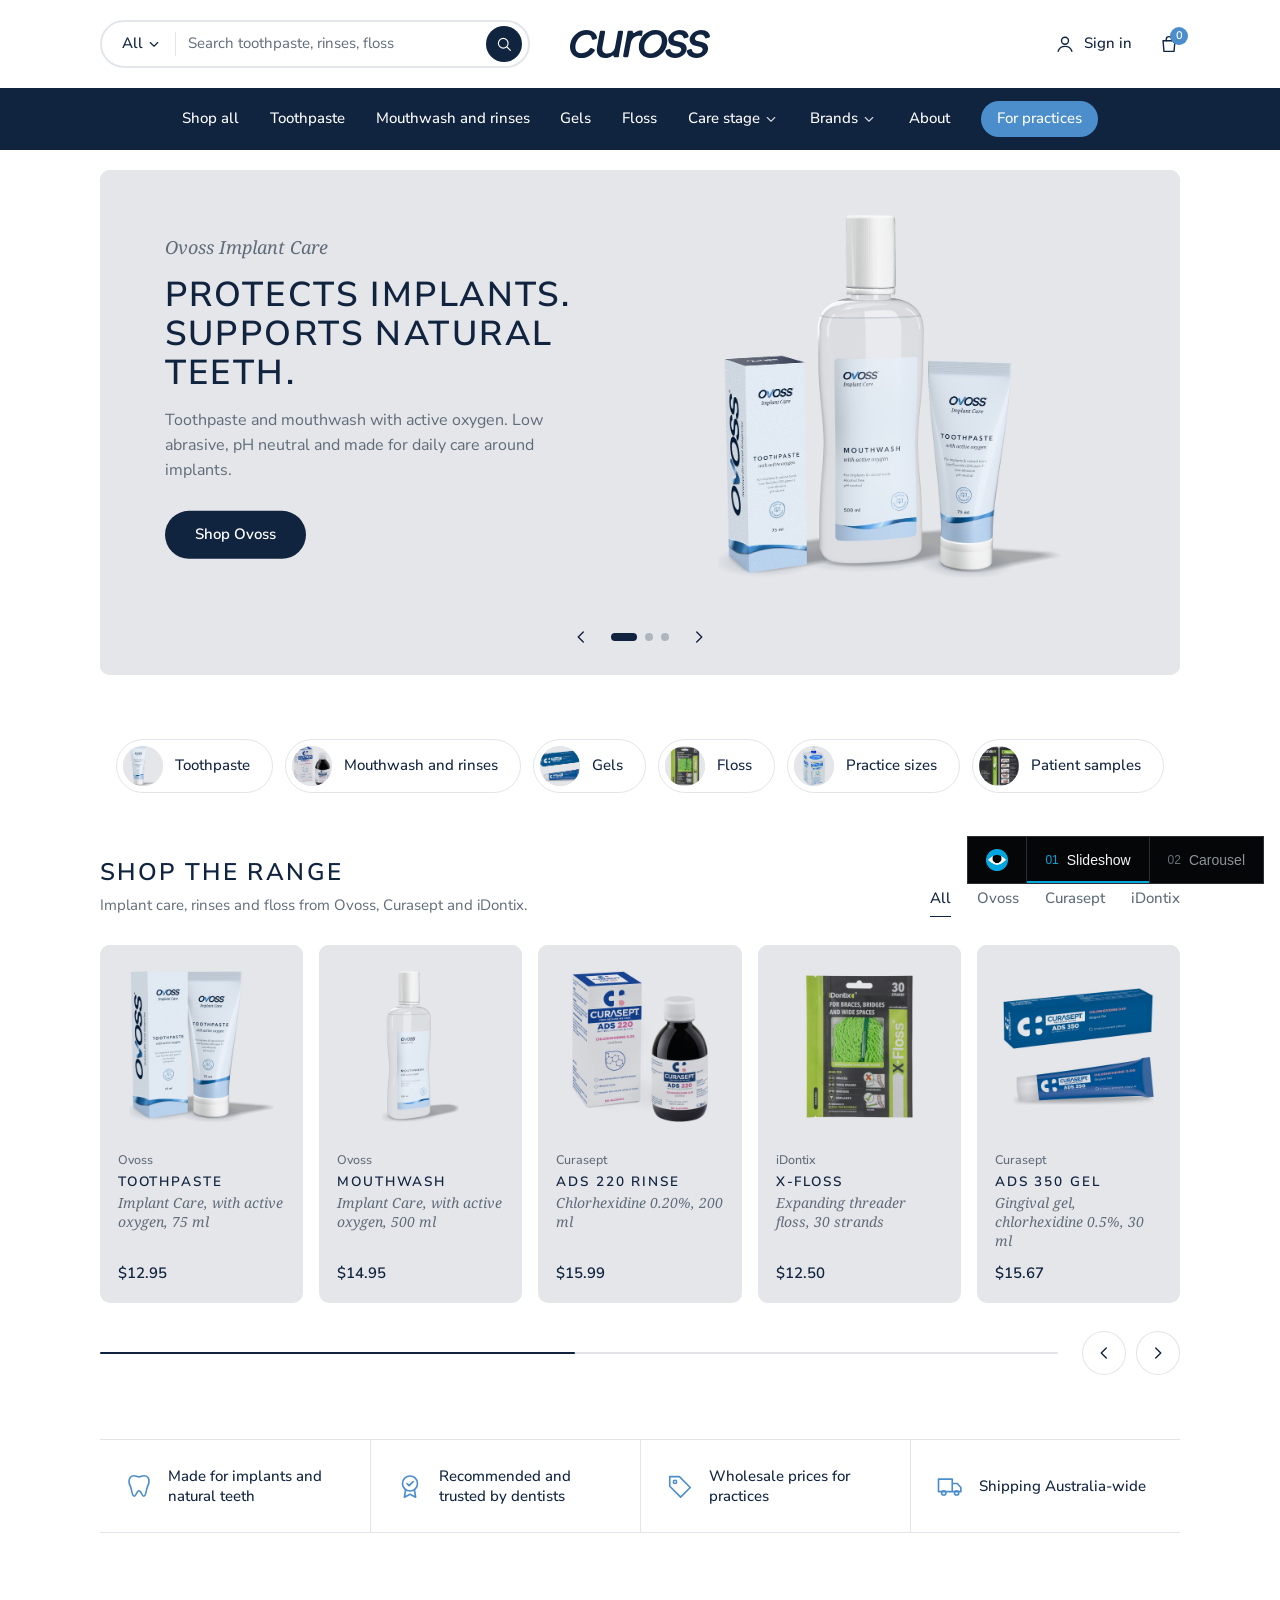
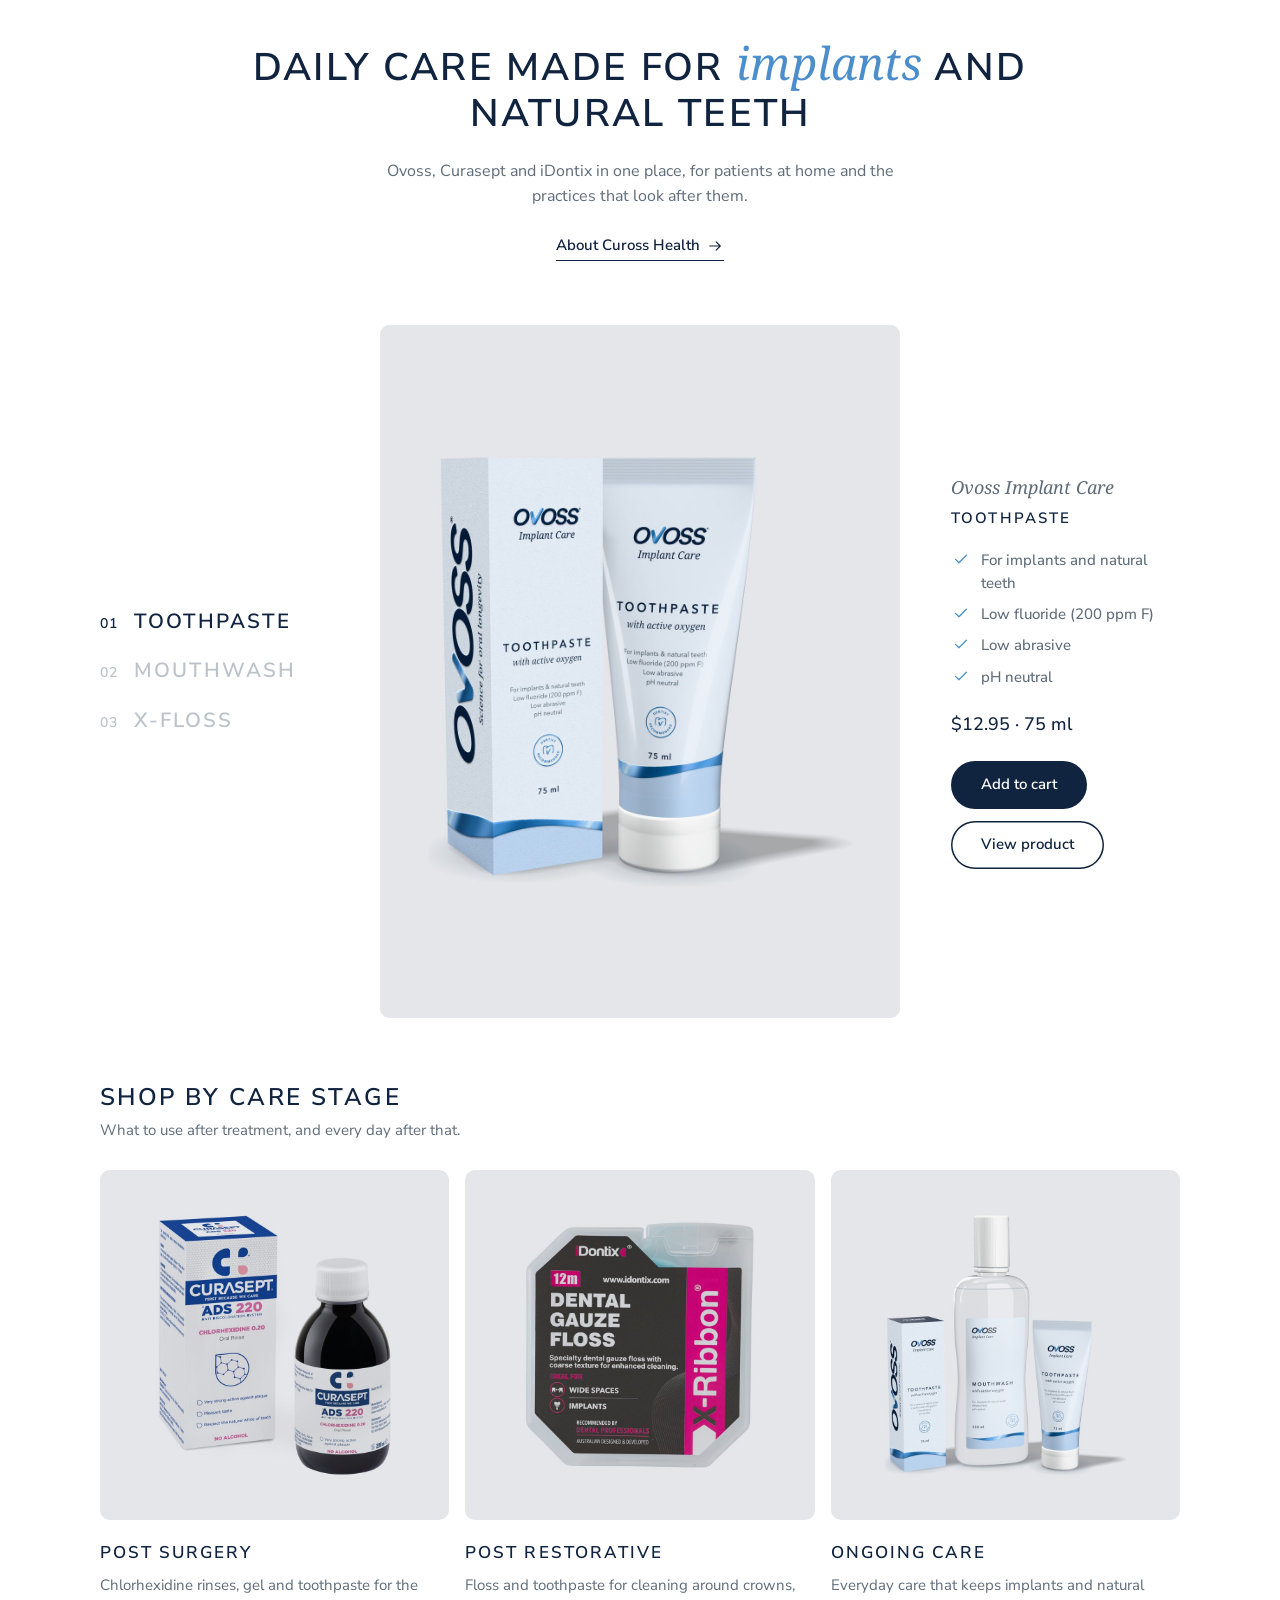
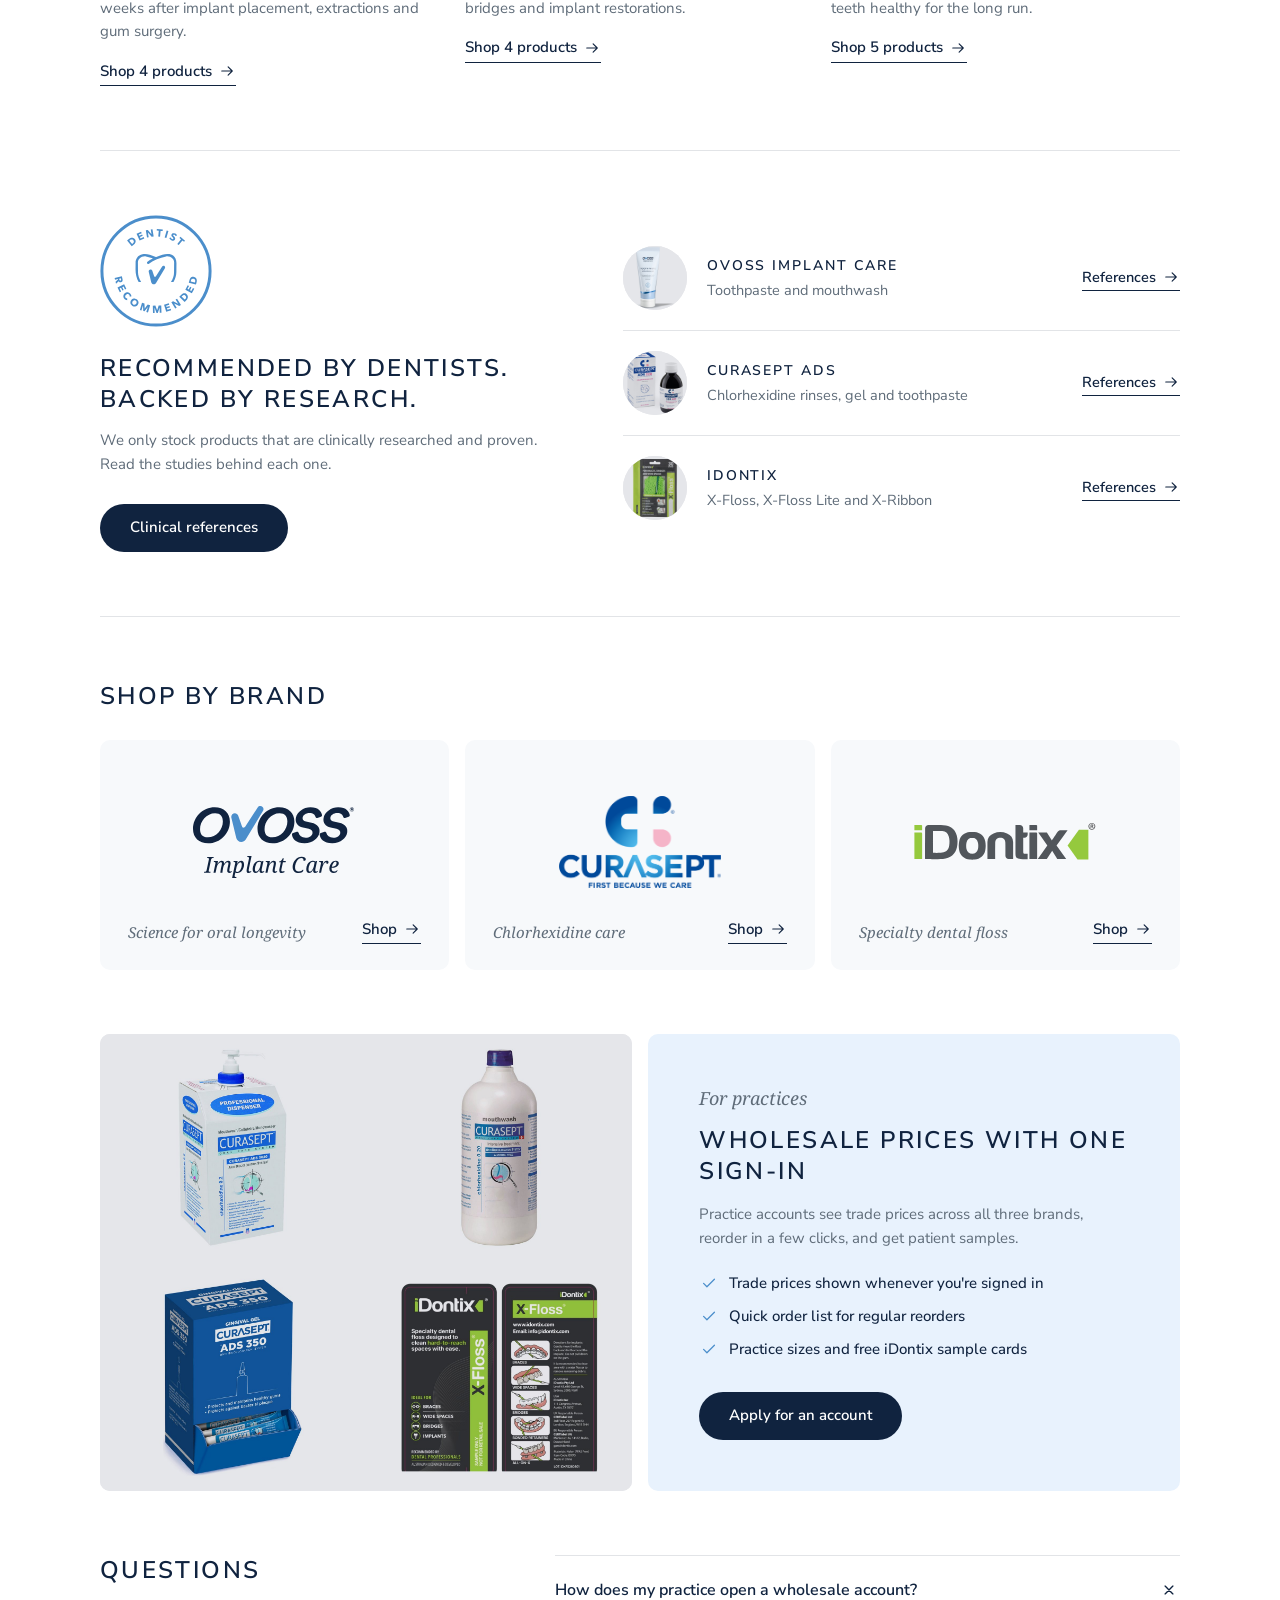
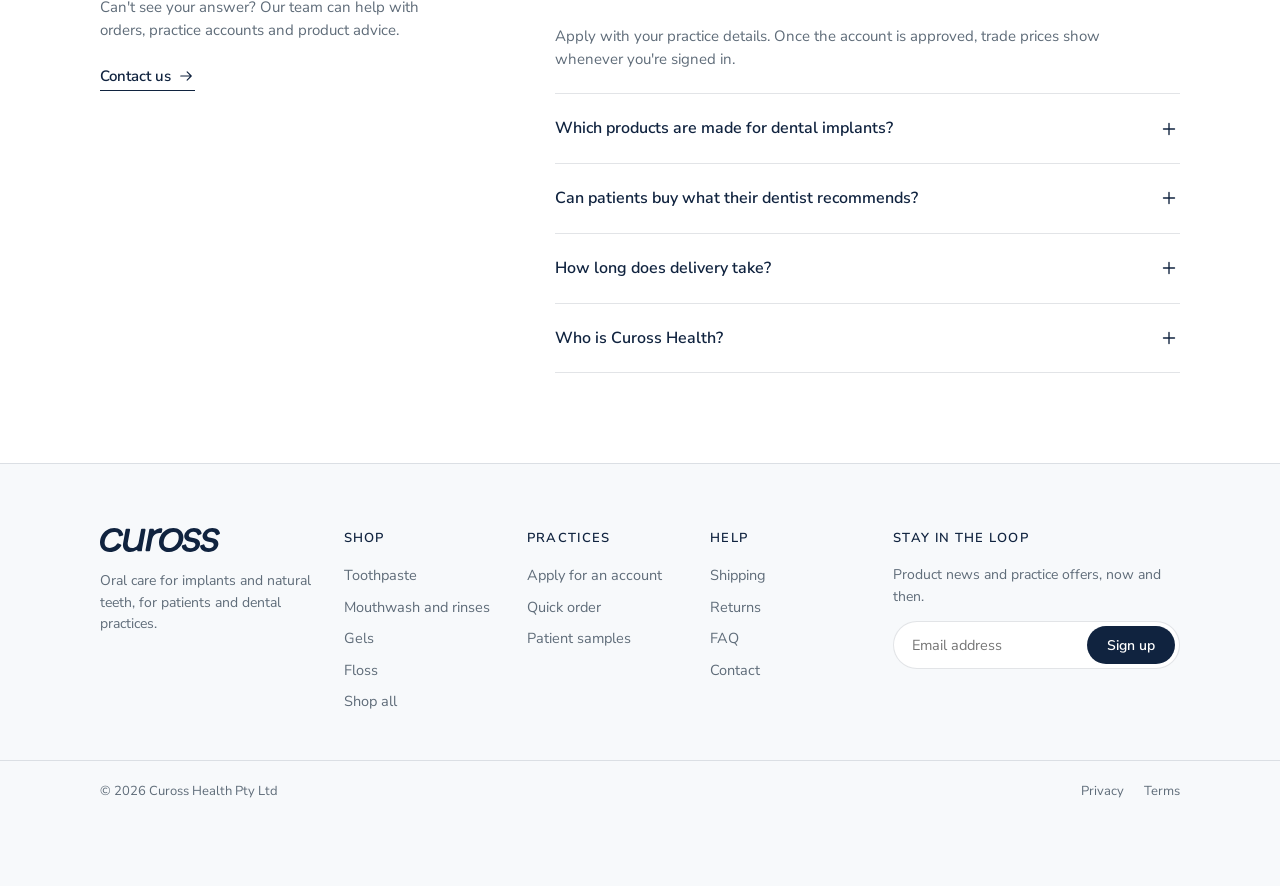
==== commit c55c7f4b: "Options are now Hyper slideshow vs Sleek carousel 01 Full-width slideshow (Hyper's own Slideshow) is" ====
--- a/hyper.html
+++ b/hyper.html
@@ -7,7 +7,7 @@
 <link rel="preconnect" href="https://fonts.googleapis.com">
 <link href="https://fonts.googleapis.com/css2?family=Nunito+Sans:opsz,wght@6..12,400;6..12,500;6..12,600&display=swap" rel="stylesheet">
 <link rel="stylesheet" href="assets/css/base.css">
-<script>if (/[?&]hero=b\b/.test(location.search)) document.documentElement.classList.add("hero-b");</script>
+<script>if (/[?&]hero=sleek\b/.test(location.search)) document.documentElement.classList.add("hero-c");</script>
 <style>
 /* Direction A: Hyper (Ceramide preset) layout, measured at 1732 px (see SPEC.md), in the Ovoss identity */
 :root{--pad:clamp(16px,7.8vw,135px);--card-bg:var(--studio)}
@@ -42,30 +42,14 @@
 .nav a .ico{width:18px;height:18px;opacity:.8}
 .nav .pill{background:var(--foil);border-radius:100px;padding:6px 16px}
 
-/* hero 564 */
-.hero{margin-top:0;padding-top:20px}
-.hero .wrap{position:relative}
-.slides{position:relative;height:564px}
-.slide{position:absolute;inset:0;display:grid;grid-template-columns:minmax(380px,1fr) minmax(0,950px);gap:clamp(24px,4vw,70px);align-items:center;opacity:0;visibility:hidden;transition:opacity .6s ease,visibility .6s}
-.slide.on{opacity:1;visibility:visible}
-.slide .txt{max-width:440px}
+/* eyebrow: Ovoss Serif italic descriptor */
 .eyebrow{font-family:var(--serif);font-style:italic;font-size:18px;color:var(--slate)}
-.slide h1{margin-top:14px;font-size:clamp(28px,2.35vw,40px);line-height:1.18;text-transform:uppercase;font-weight:600;letter-spacing:.08em}
-.slide p{margin-top:18px;color:#516971;color:var(--slate);max-width:400px}
-.slide .btn{margin-top:28px;min-width:159px}
-.slide .img{height:524px;background:var(--studio);display:flex;align-items:center;justify-content:center;overflow:hidden}
-.slide .img img{height:100%;width:100%;object-fit:cover}
-.slide .img.row img{width:auto;height:100%;object-fit:contain;flex:0 1 auto;min-width:0;margin:0 -2%}
-.dots{position:absolute;left:var(--pad);bottom:20px;display:flex;gap:8px}
-.dots button{width:28px;height:3px;background:var(--line);border-radius:2px}
-.dots button.on{background:var(--navy)}
-
-/* option B hero (?hero=b): Hyper's own Slideshow section, measured on hyper-theme-demo 25 Nov:
+
+/* option 01 hero (default): Hyper's own Slideshow section, measured on hyper-theme-demo 25 Nov:
    fixed width (page padding), height adapts to the first image, 10 px radius (8 on phone), content position per
    slide, arrows + dots centred at the bottom inside the slide. Same artwork as the Sleek hero. */
-.heroB{display:none;margin-top:20px}
-.hero-b .hero{display:none}
-.hero-b .heroB{display:block}
+.heroB{margin-top:20px}
+.hero-c .heroB{display:none}
 .ss{position:relative;border-radius:10px;overflow:hidden;aspect-ratio:2400/1121;min-height:440px;max-height:max(440px,calc(100vh - 170px));width:100%;background:var(--studio)}
 .ss-track{display:flex;height:100%;transition:transform .7s cubic-bezier(.65,0,.35,1)}
 .ss-slide{flex:none;width:100%;height:100%;position:relative;background:var(--studio)}
@@ -85,6 +69,31 @@
 .ss-dots{display:flex;gap:8px;align-items:center}
 .ss-dots button{width:8px;height:8px;border-radius:4px;background:rgba(16,35,63,.25);transition:width .3s,background .3s}
 .ss-dots button.on{width:26px;background:var(--navy)}
+
+/* option 02 hero (?hero=sleek): Sleek's Slideshow with Layout "Centered" (active slide, neighbours peeking).
+   Not native to Hyper: a custom section. Built exactly as sleek.html (radius 12, white label pill, round arrows and
+   dots below the slide); the centre slide lines up with this page's content width. */
+.heroC{display:none;margin-top:20px;position:relative;overflow:hidden}
+.hero-c .heroC{display:block}
+.hc-track{display:flex;gap:10px;will-change:transform}
+.hc-track.anim{transition:transform .7s cubic-bezier(.65,0,.35,1)}
+.hc{flex:none;width:calc(min(100vw,1732px) - 2 * var(--pad));height:max(440px,min(696px,calc((min(100vw,1732px) - 2 * var(--pad)) * .467),calc(100vh - 170px)));border-radius:12px;overflow:hidden;position:relative;background:var(--studio)}
+.hc > img{position:absolute;inset:0;width:100%;height:100%;object-fit:cover}
+.hc .tiles{position:absolute;right:3%;top:0;bottom:0;width:52%;display:flex;align-items:center;justify-content:center}
+.hc .tiles img{width:100%;height:84%;object-fit:contain}
+.hc .txt{position:absolute;left:clamp(24px,6%,90px);top:50%;transform:translateY(-50%);max-width:min(500px,38%)}
+.hc .tag{display:inline-block;background:#fff;border-radius:100px;padding:6px 14px;font-size:13px;font-weight:600}
+.hc h1,.hc h2{margin-top:20px;font-size:clamp(26px,2.7vw,46px);line-height:1.12;text-transform:uppercase;font-weight:600;letter-spacing:.07em}
+.hc p{margin-top:16px;color:var(--slate);font-size:16px;max-width:420px}
+.hc .btn{margin-top:28px}
+.hc.mist{background:var(--tint)}
+.hc.mist .tiles img{mix-blend-mode:multiply}
+.hc-nav{display:flex;justify-content:center;align-items:center;gap:18px;margin-top:20px}
+.hc-dots{display:flex;gap:8px}
+.hc-dots button{width:8px;height:8px;border-radius:50%;background:var(--line);transition:width .3s,background .3s}
+.hc-dots button.on{width:26px;border-radius:4px;background:var(--navy)}
+.hc-nav .round{width:40px;height:40px;border-radius:50%;background:#fff;box-shadow:inset 0 0 0 1px var(--line);display:grid;place-items:center;flex:none}
+.hc-nav .round:hover{box-shadow:inset 0 0 0 1px var(--navy)}
 
 /* category chips */
 .chips{display:flex;flex-wrap:wrap;justify-content:center;gap:12px}
@@ -228,7 +237,6 @@
 .legal .wrap div{display:flex;gap:20px}
 
 /* responsive */
-@media (max-height:780px) and (min-width:901px){.slides{height:500px}.slide .img{height:460px}.slide h1{font-size:clamp(26px,2.2vw,34px);margin-top:10px}.slide p{margin-top:12px}.slide .btn{margin-top:20px}.hero{padding-top:14px}}
 @media (max-width:1180px){
   .track{grid-auto-columns:calc((100% - 3 * 16px) / 4)}
   .feat{grid-template-columns:1fr 1fr}
@@ -251,14 +259,16 @@
   .msearch{display:block!important;padding:0 var(--pad) 12px}
   .msearch .search{width:100%;height:44px}
   .nav{display:none}
-  .hero{padding-top:0}
-  .hero .wrap{padding:0}
-  .slides{height:auto;display:grid}
-  .slide{position:relative;grid-area:1/1;grid-template-columns:1fr;gap:0;align-items:start}
-  .slide .img{order:-1;height:auto;aspect-ratio:950/524}
-  .slide .txt{padding:24px var(--pad) 56px;max-width:none}
-  .slide h1{font-size:26px}
-  .dots{bottom:24px}
+  .heroC{margin-top:4px}
+  .hc-track{gap:8px}
+  .hc{height:auto;aspect-ratio:3/4}
+  .hc > img{object-position:center bottom}
+  .hc .txt{left:22px;right:22px;top:26px;transform:none;max-width:none}
+  .hc h1,.hc h2{font-size:22px;margin-top:14px}
+  .hc p{display:none}
+  .hc .btn{margin-top:16px;height:44px}
+  .hc .tiles{left:0;right:0;width:auto;top:auto;bottom:3%;height:44%}
+  .hc .tiles img{height:100%}
   .heroB{margin-top:4px}
   .ss{aspect-ratio:.7;min-height:0;max-height:none;border-radius:8px}
   .ss-slide > img{height:100%;object-fit:cover;object-position:center bottom}
@@ -337,41 +347,6 @@
   <a class="pill" href="#">For practices</a>
 </div></nav>
 
-<section class="hero">
-  <div class="wrap">
-    <div class="slides" id="slides">
-      <div class="slide on">
-        <div class="txt">
-          <div class="eyebrow">Ovoss Implant Care</div>
-          <h1>Protects implants. Supports natural teeth.</h1>
-          <p>Toothpaste and mouthwash with active oxygen. Low abrasive, pH neutral and made for daily care around implants.</p>
-          <a class="btn" href="#">Shop Ovoss</a>
-        </div>
-        <div class="img"><img src="assets/img/ovoss-range-hyper.jpg" alt="Ovoss Implant Care toothpaste and mouthwash"></div>
-      </div>
-      <div class="slide">
-        <div class="txt">
-          <div class="eyebrow">Curasept ADS</div>
-          <h1>Chlorhexidine rinses, gels and toothpaste</h1>
-          <p>The Curasept ADS range with the Anti Discoloration System, from 0.05% to 0.20% chlorhexidine.</p>
-          <a class="btn" href="#">Shop Curasept</a>
-        </div>
-        <div class="img row"><img src="assets/img/cs-ads205.jpg" alt=""><img src="assets/img/cs-ads212.jpg" alt=""><img src="assets/img/cs-ads220.jpg" alt=""></div>
-      </div>
-      <div class="slide">
-        <div class="txt">
-          <div class="eyebrow">iDontix</div>
-          <h1>Floss for implants, bridges and braces</h1>
-          <p>X-Floss, X-Floss Lite and X-Ribbon clean the spaces ordinary floss can't reach. Recommended by dental professionals.</p>
-          <a class="btn" href="#">Shop iDontix</a>
-        </div>
-        <div class="img row"><img src="assets/img/idx-xfloss.jpg" alt=""><img src="assets/img/idx-xfloss-lite.jpg" alt=""><img src="assets/img/idx-xribbon.jpg" alt=""></div>
-      </div>
-    </div>
-    <div class="dots" id="dots"><button class="on" aria-label="Slide 1"></button><button aria-label="Slide 2"></button><button aria-label="Slide 3"></button></div>
-  </div>
-</section>
-
 <section class="heroB">
   <div class="wrap">
     <div class="ss" id="ss">
@@ -393,6 +368,25 @@
     </div>
   </div>
 </section>
+
+<section class="heroC" id="heroC">
+  <div class="hc-track" id="hcTrack"></div>
+  <div class="hc-nav"><button class="round" data-d="-1" aria-label="Previous slide"><svg class="ico"><use href="#i-left"/></svg></button><div class="hc-dots" id="hcDots"></div><button class="round" data-d="1" aria-label="Next slide"><svg class="ico"><use href="#i-right"/></svg></button></div>
+</section>
+<template id="hcSlides">
+  <div class="hc" data-mimg="assets/img/ovoss-range-sleek-m.jpg">
+    <img src="assets/img/ovoss-range-sleek.jpg" alt="Ovoss Implant Care toothpaste and mouthwash">
+    <div class="txt"><span class="tag">Ovoss Implant Care</span><h1>Protects implants. Supports natural teeth.</h1><p>Toothpaste and mouthwash with active oxygen. Low abrasive, pH neutral and made for daily care around implants.</p><a class="btn" href="#">Shop Ovoss</a></div>
+  </div>
+  <div class="hc">
+    <div class="tiles"><img src="assets/img/hero-curasept.jpg" alt="Curasept ADS 205, 212 and 220 rinses"></div>
+    <div class="txt"><span class="tag">Curasept ADS</span><h2>Chlorhexidine rinses, gels and toothpaste</h2><p>The Curasept ADS range with the Anti Discoloration System, from 0.05% to 0.20% chlorhexidine.</p><a class="btn" href="#">Shop Curasept</a></div>
+  </div>
+  <div class="hc mist">
+    <div class="tiles"><img src="assets/img/hero-idontix-w.jpg" alt="iDontix X-Floss, X-Floss Lite and X-Ribbon"></div>
+    <div class="txt"><span class="tag">iDontix</span><h2>Floss for implants, bridges and braces</h2><p>X-Floss, X-Floss Lite and X-Ribbon clean the spaces ordinary floss can't reach.</p><a class="btn" href="#">Shop iDontix</a></div>
+  </div>
+</template>
 
 <section class="wrap">
   <div class="chips">
@@ -581,18 +575,9 @@
   sec.querySelectorAll(".tabs button").forEach(b => b.onclick = () => { sec.querySelectorAll(".tabs button").forEach(x => x.classList.toggle("on", x === b)); render(b.dataset.set); });
   render(sec.dataset.fixed || "all");
 });
-// hero slider: fade, 6 s, pauses on hover
+// option 01 hero: Hyper Slideshow (slide transition, 6 s, pauses on hover)
 (() => {
-  const slides = [...document.querySelectorAll(".slide")], dots = [...document.querySelectorAll("#dots button")];
-  let i = 0, t; const go = n => { i = (n + slides.length) % slides.length; slides.forEach((s, k) => s.classList.toggle("on", k === i)); dots.forEach((d, k) => d.classList.toggle("on", k === i)); };
-  const start = () => { clearInterval(t); t = setInterval(() => go(i + 1), 6000); };
-  dots.forEach((d, k) => d.onclick = () => { go(k); start(); });
-  const box = document.getElementById("slides"); box.onmouseenter = () => clearInterval(t); box.onmouseleave = start;
-  if (!new URLSearchParams(location.search).has("still")) start();
-})();
-// option B hero: Hyper Slideshow (slide transition, 6 s, pauses on hover)
-(() => {
-  if (!document.documentElement.classList.contains("hero-b")) return;
+  if (document.documentElement.classList.contains("hero-c")) return;
   const box = document.getElementById("ss"), track = document.getElementById("ssTrack"), dots = document.getElementById("ssDots");
   const slides = [...track.children], mobile = matchMedia("(max-width:900px)");
   const imgs = () => slides.forEach(s => { const m = s.dataset.mimg, im = s.querySelector(":scope > img"); if (!m || !im) return; im.dataset.dimg ??= im.getAttribute("src"); im.src = mobile.matches ? m : im.dataset.dimg; });
@@ -606,6 +591,33 @@
   box.onmouseenter = () => clearInterval(t); box.onmouseleave = start;
   go(0); start();
 })();
+// option 02 hero: Sleek carousel, centred slide with neighbours peeking, looping (same script as sleek.html)
+(() => {
+  if (!document.documentElement.classList.contains("hero-c")) return;
+  const sec = document.getElementById("heroC"), track = document.getElementById("hcTrack"), dots = document.getElementById("hcDots");
+  const src = [...document.getElementById("hcSlides").content.children];
+  const mobile = matchMedia("(max-width:900px)");
+  const make = el => { const c = el.cloneNode(true); const m = c.dataset.mimg; if (m && mobile.matches) c.querySelector(":scope > img").src = m; return c; };
+  const n = src.length;
+  const build = () => { track.innerHTML = ""; [src[n - 1], ...src, src[0]].forEach(s => track.appendChild(make(s))); };
+  build();
+  dots.innerHTML = src.map((_, k) => `<button aria-label="Slide ${k + 1}"></button>`).join("");
+  let i = 1, t;
+  const pos = (anim) => {
+    const w = track.children[1].getBoundingClientRect().width, gap = parseFloat(getComputedStyle(track).gap) || 0;
+    const left = (sec.clientWidth - w) / 2 - i * (w + gap);
+    track.classList.toggle("anim", anim); track.style.transform = `translateX(${left}px)`;
+    [...dots.children].forEach((d, k) => d.classList.toggle("on", k === (i - 1 + n) % n));
+  };
+  const go = d => { i += d; pos(true); };
+  track.addEventListener("transitionend", () => { if (i === 0) { i = n; pos(false); } if (i === n + 1) { i = 1; pos(false); } });
+  const restart = () => { clearInterval(t); if (!new URLSearchParams(location.search).has("still")) t = setInterval(() => go(1), 6000); };
+  [...dots.children].forEach((d, k) => d.onclick = () => { i = k + 1; pos(true); restart(); });
+  sec.querySelectorAll(".hc-nav [data-d]").forEach(b => b.onclick = () => { go(+b.dataset.d); restart(); });
+  addEventListener("resize", () => pos(false));
+  mobile.addEventListener("change", () => { build(); pos(false); });
+  pos(false); restart();
+})();
 </script>
 </body>
 </html>
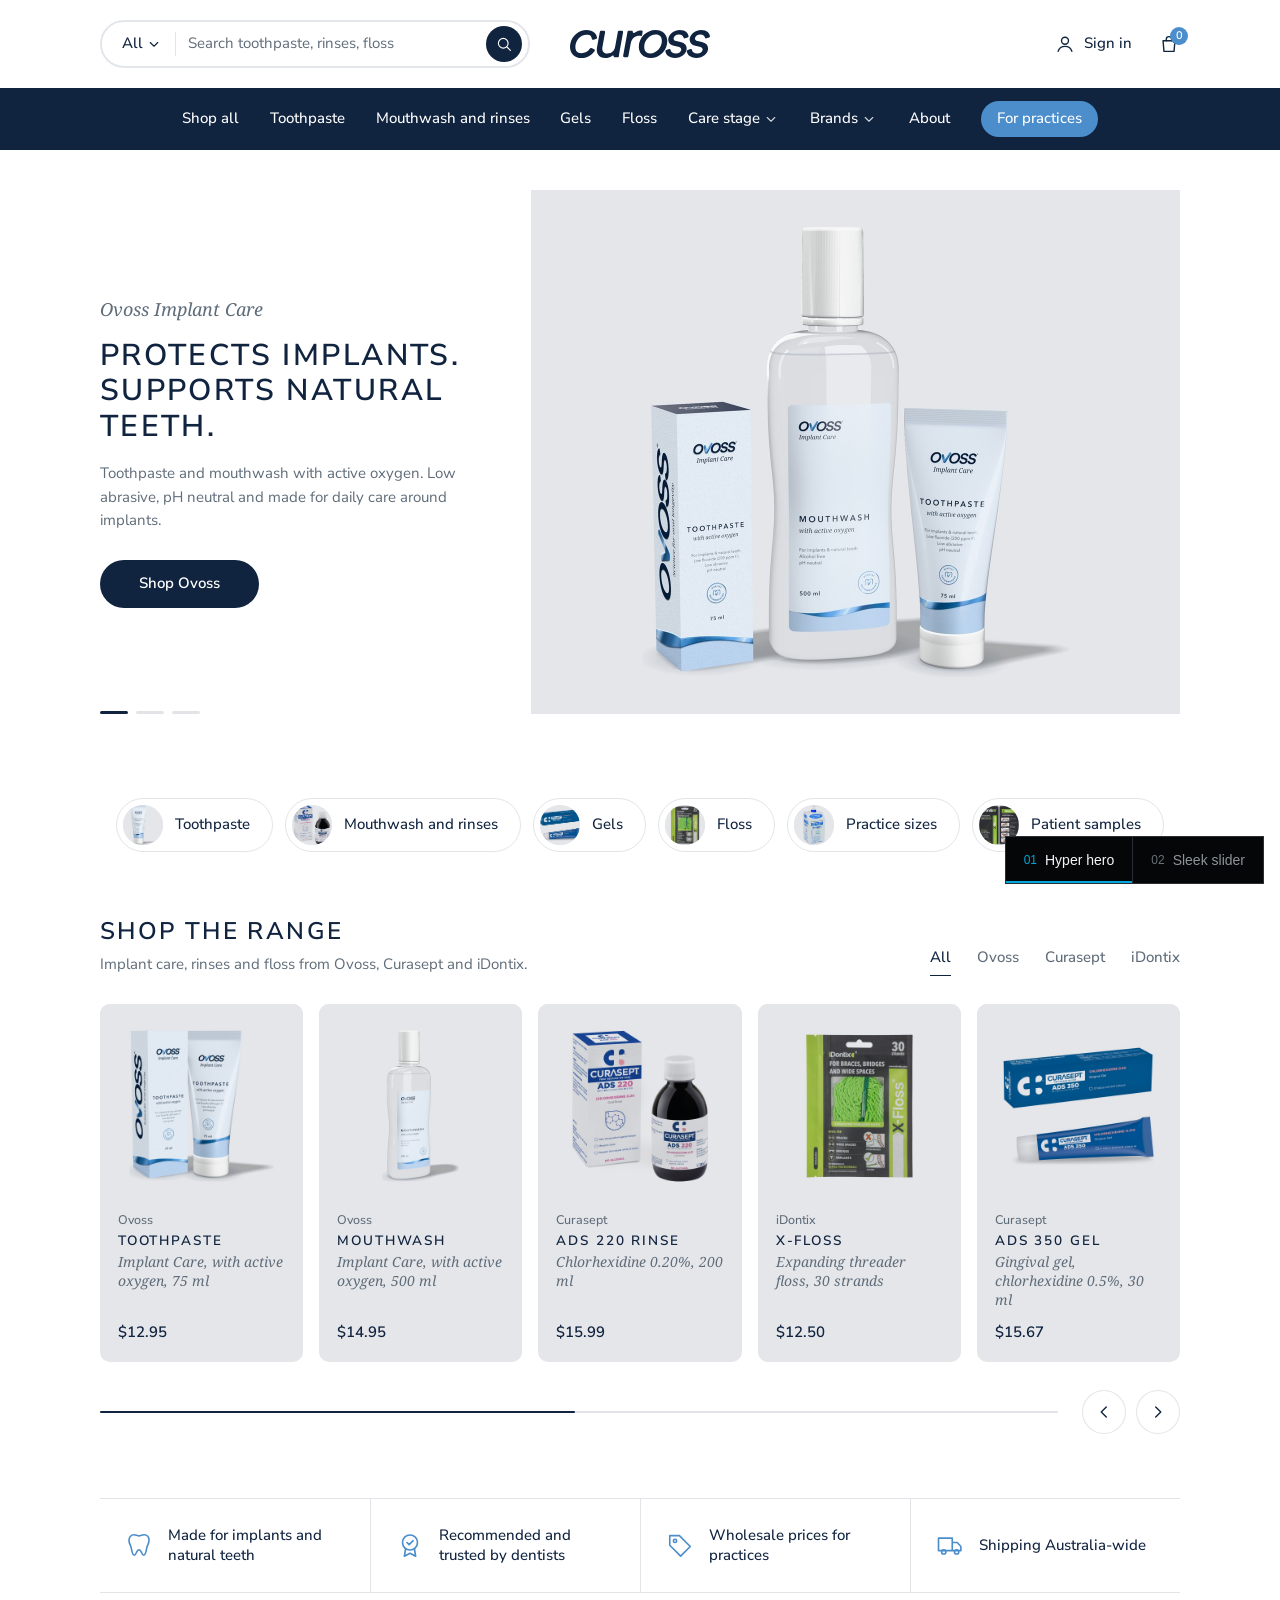
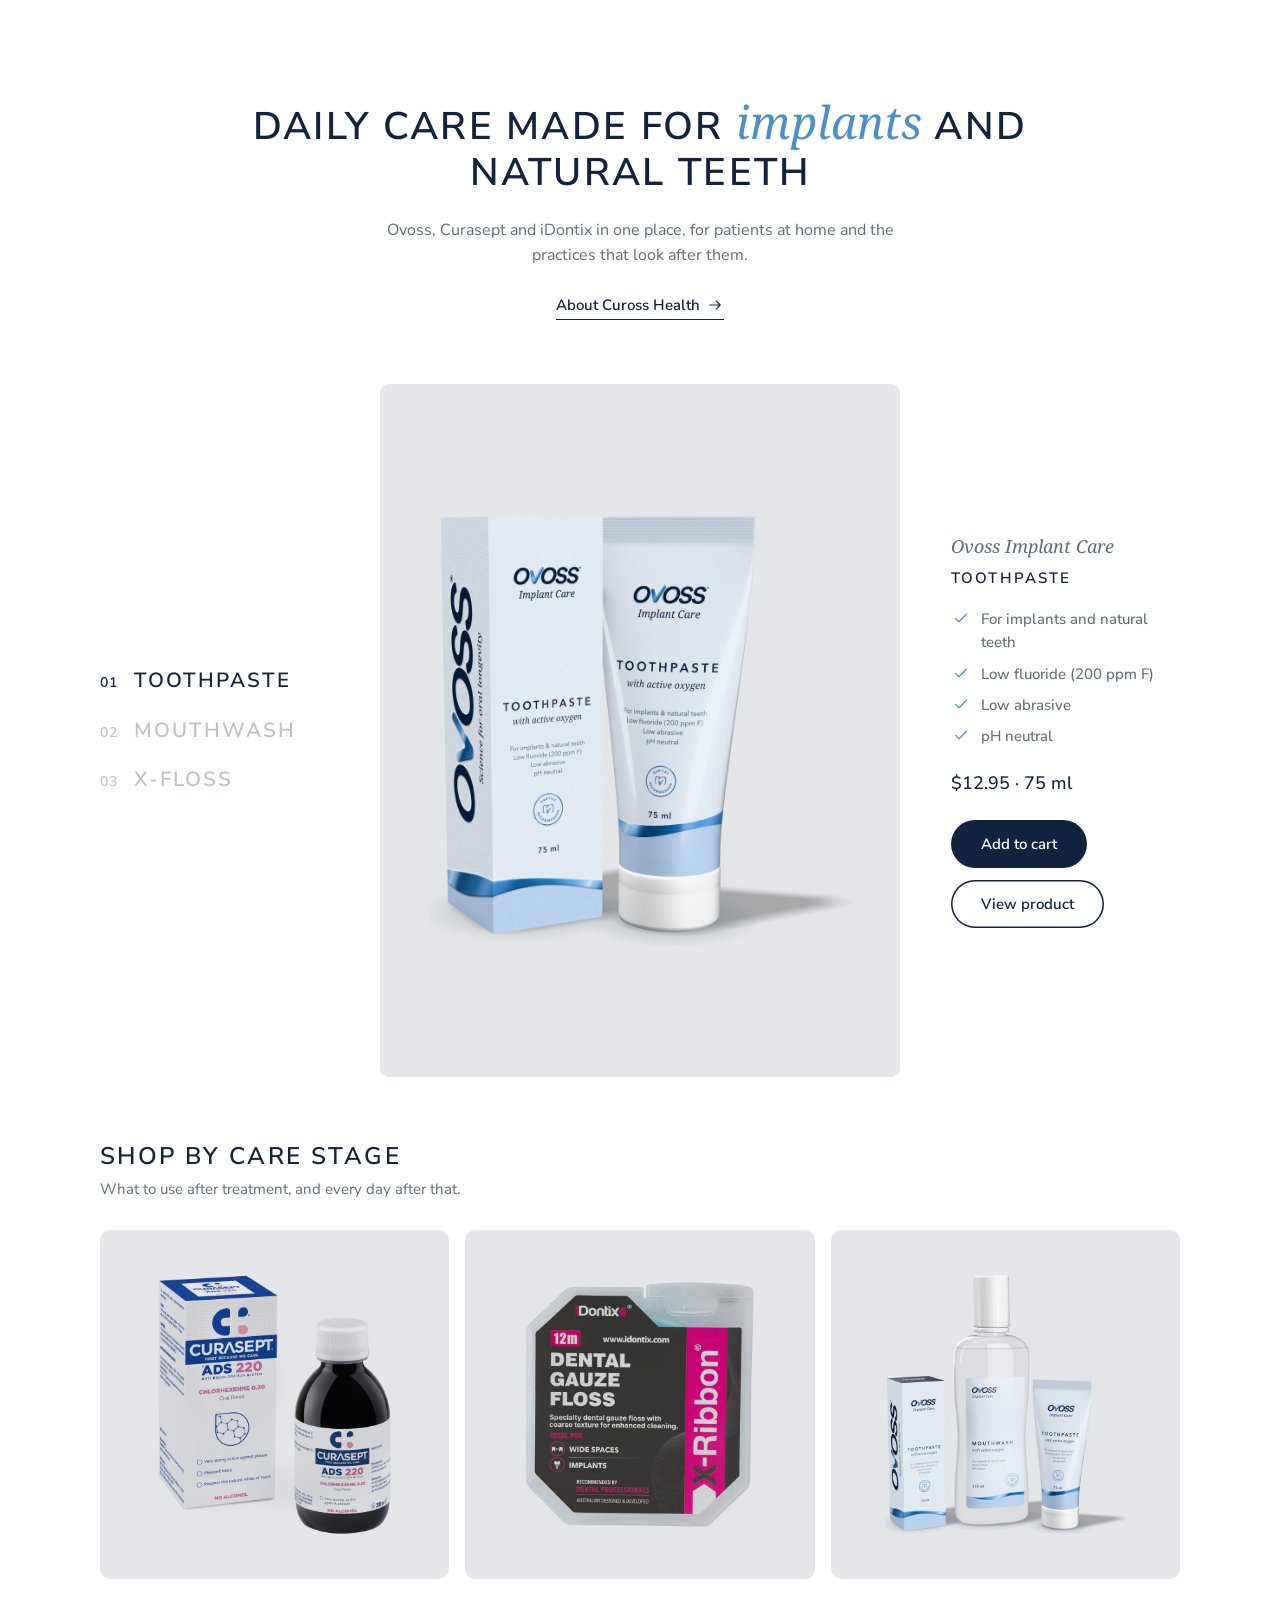
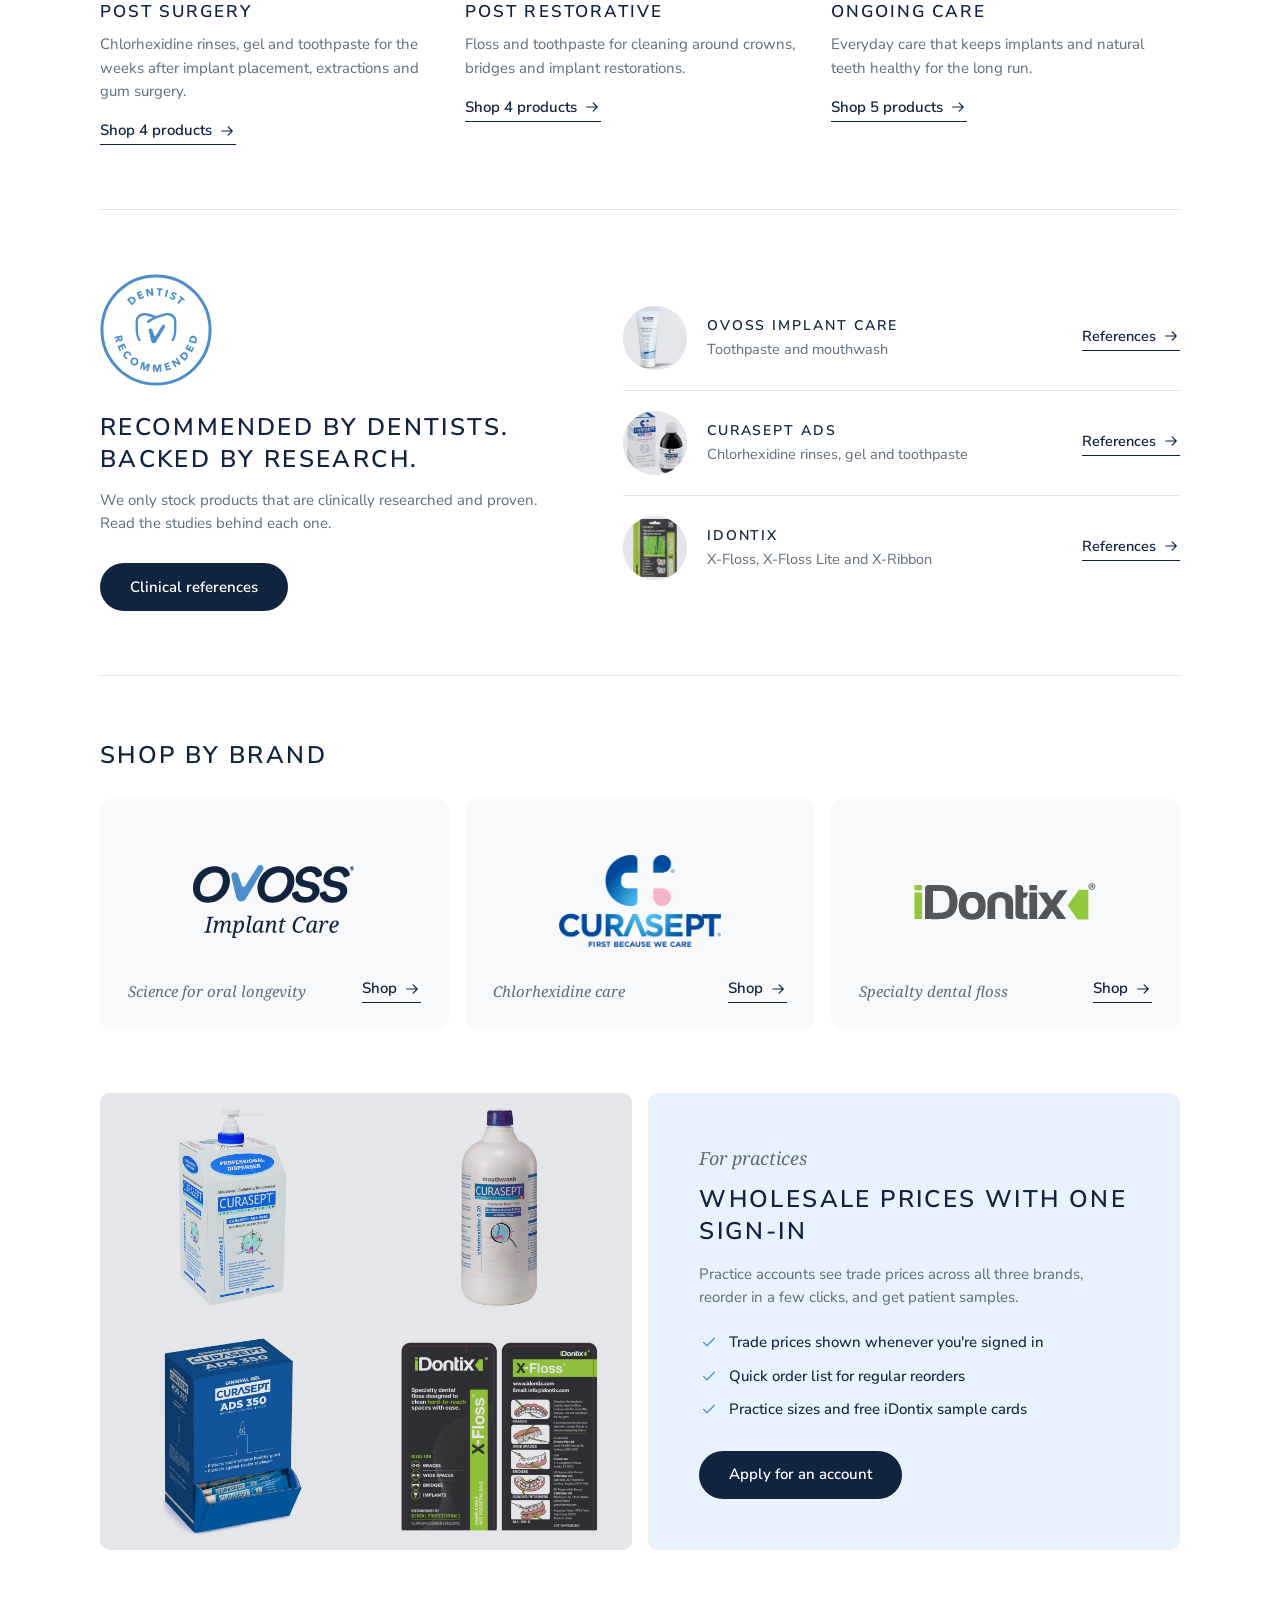
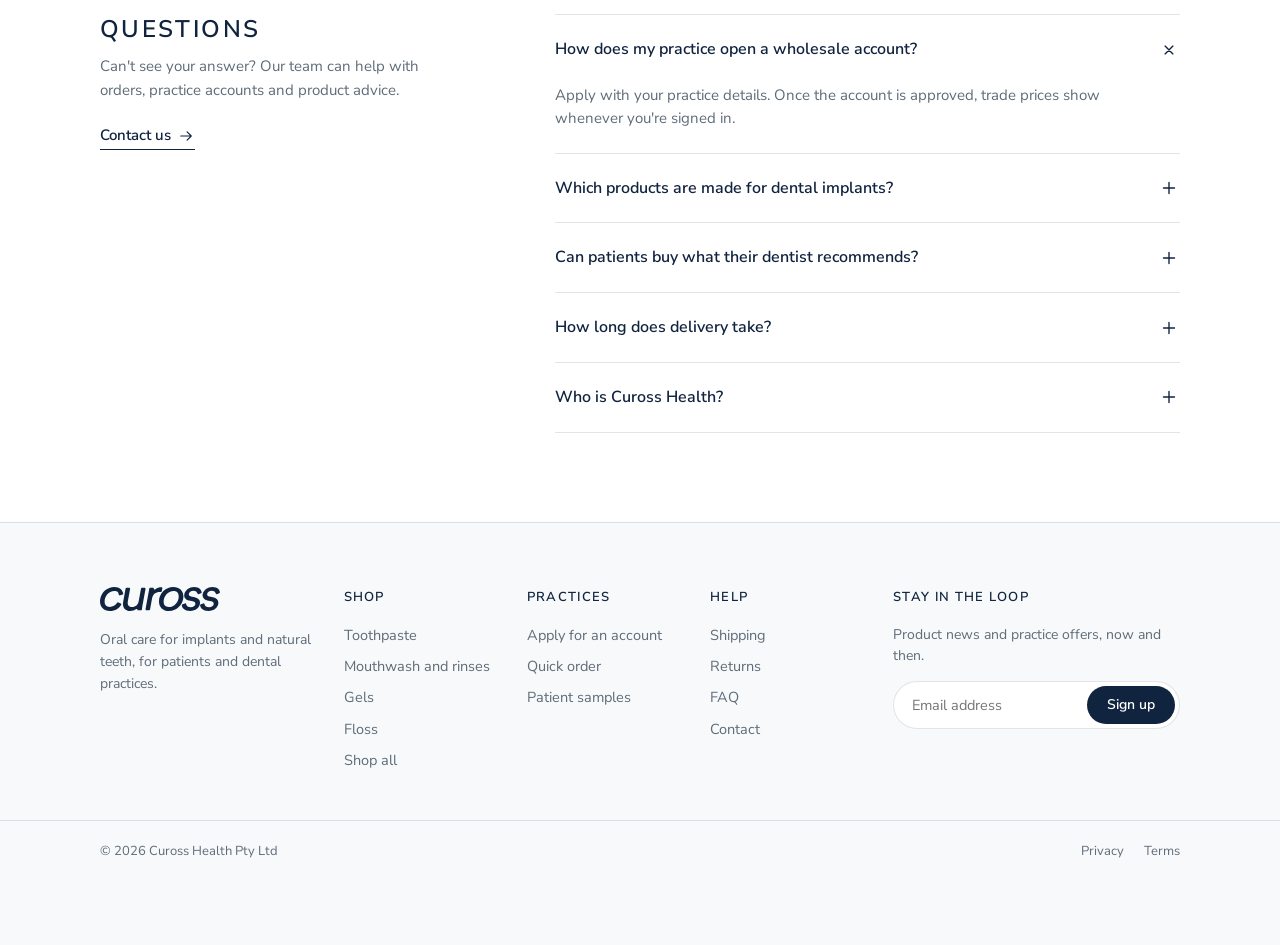
==== commit b7825bec: "Homepage at the root: Hyper hero vs Sleek slider, no cover page index.html is now the homepage mocku" ====
--- a/hyper.html
+++ b/hyper.html
@@ -1,623 +1,5 @@
 <!doctype html>
-<html lang="en-AU">
-<head>
-<meta charset="utf-8">
-<meta name="viewport" content="width=device-width,initial-scale=1">
-<title>Cuross Health · Homepage on Hyper</title>
-<link rel="preconnect" href="https://fonts.googleapis.com">
-<link href="https://fonts.googleapis.com/css2?family=Nunito+Sans:opsz,wght@6..12,400;6..12,500;6..12,600&display=swap" rel="stylesheet">
-<link rel="stylesheet" href="assets/css/base.css">
-<script>if (/[?&]hero=sleek\b/.test(location.search)) document.documentElement.classList.add("hero-c");</script>
-<style>
-/* Direction A: Hyper (Ceramide preset) layout, measured at 1732 px (see SPEC.md), in the Ovoss identity */
-:root{--pad:clamp(16px,7.8vw,135px);--card-bg:var(--studio)}
-.wrap{max-width:1732px;margin-inline:auto;padding-inline:var(--pad)}
-section{margin-top:clamp(48px,5vw,80px)}
-.h2{font-size:24px;line-height:1.3;text-transform:uppercase;font-weight:600;letter-spacing:.1em}
-.sub{color:var(--slate);margin-top:6px}
-.btn{display:inline-flex;align-items:center;justify-content:center;gap:8px;height:48px;padding:0 30px;border-radius:100px;background:var(--navy);color:#fff;font-weight:600;font-size:15px;white-space:nowrap}
-.btn.ghost{background:transparent;color:var(--navy);box-shadow:inset 0 0 0 1.5px var(--navy)}
-.link{display:inline-flex;align-items:center;gap:6px;font-weight:600;font-size:15px;border-bottom:1.5px solid currentColor;padding-bottom:2px}
-.link .ico{width:18px;height:18px}
-
-/* header 88 (announcement bar removed: Greg, 24 Nov) */
-.hdr .wrap{height:88px;display:grid;grid-template-columns:minmax(0,1fr) auto minmax(0,1fr);align-items:center;gap:24px}
-.search{display:flex;align-items:center;width:min(430px,100%);height:48px;border:2px solid #E3E6EA;border-radius:100px;padding:0 6px 0 20px;font-size:15px;color:var(--slate)}
-.search .cat{display:flex;align-items:center;gap:2px;padding-right:12px;margin-right:12px;border-right:1px solid var(--line);color:var(--navy);font-weight:500;white-space:nowrap}
-.search .cat .ico{width:18px;height:18px}
-.search span.ph{flex:1;min-width:0;white-space:nowrap;overflow:hidden;text-overflow:ellipsis;padding-right:10px}
-.search .go{width:36px;height:36px;border-radius:50%;background:var(--navy);color:#fff;display:grid;place-items:center}
-.search .go .ico{width:18px;height:18px}
-.logo img{height:28px;width:auto}
-.hdr .acts{display:flex;justify-content:flex-end;align-items:center;gap:26px;font-size:15px;font-weight:500}
-.hdr .acts a{display:flex;align-items:center;gap:8px;white-space:nowrap}
-.cart{position:relative}
-.cart b{position:absolute;top:-6px;right:-8px;min-width:18px;height:18px;border-radius:9px;background:var(--foil);color:#fff;font-size:11px;font-weight:600;display:grid;place-items:center}
-.menu-btn{display:none}
-
-/* nav 62 */
-.nav{background:var(--navy);color:#fff}
-.nav .wrap{height:62px;display:flex;justify-content:center;align-items:center;gap:clamp(18px,2.4vw,40px);font-size:15px;font-weight:500}
-.nav a{display:flex;align-items:center;gap:2px;white-space:nowrap}
-.nav a .ico{width:18px;height:18px;opacity:.8}
-.nav .pill{background:var(--foil);border-radius:100px;padding:6px 16px}
-
-/* eyebrow: Ovoss Serif italic descriptor */
-.eyebrow{font-family:var(--serif);font-style:italic;font-size:18px;color:var(--slate)}
-
-/* option 01 hero (default): Hyper's own Slideshow section, measured on hyper-theme-demo 25 Nov:
-   fixed width (page padding), height adapts to the first image, 10 px radius (8 on phone), content position per
-   slide, arrows + dots centred at the bottom inside the slide. Same artwork as the Sleek hero. */
-.heroB{margin-top:20px}
-.hero-c .heroB{display:none}
-.ss{position:relative;border-radius:10px;overflow:hidden;aspect-ratio:2400/1121;min-height:440px;max-height:max(440px,calc(100vh - 170px));width:100%;background:var(--studio)}
-.ss-track{display:flex;height:100%;transition:transform .7s cubic-bezier(.65,0,.35,1)}
-.ss-slide{flex:none;width:100%;height:100%;position:relative;background:var(--studio)}
-/* artwork stops 52 px above the slide bottom so the controls never sit on a product (export slides this way) */
-.ss-slide > img{position:absolute;top:0;left:0;width:100%;height:calc(100% - 52px);object-fit:contain;object-position:100% 50%}
-.ss-slide.mist{background:var(--tint)}
-.ss-slide .tiles{position:absolute;right:3%;top:0;bottom:52px;width:52%;display:flex;align-items:center;justify-content:center}
-.ss-slide .tiles img{width:100%;height:84%;object-fit:contain}
-.ss-slide.mist .tiles img{mix-blend-mode:multiply}
-.ss-slide .txt{position:absolute;left:clamp(24px,6%,90px);top:calc(50% - 26px);transform:translateY(-50%);max-width:min(500px,38%)}
-.ss-slide h1,.ss-slide h2{margin-top:14px;font-size:clamp(26px,2.7vw,46px);line-height:1.12;text-transform:uppercase;font-weight:600;letter-spacing:.07em}
-.ss-slide p{margin-top:16px;color:var(--slate);font-size:16px;max-width:420px}
-.ss-slide .btn{margin-top:28px}
-.ss-ctrl{position:absolute;left:0;right:0;bottom:24px;display:flex;justify-content:center;align-items:center;gap:16px;z-index:2}
-.ss-ctrl .arr{width:28px;height:28px;display:grid;place-items:center;color:var(--navy)}
-.ss-ctrl .arr .ico{width:22px;height:22px}
-.ss-dots{display:flex;gap:8px;align-items:center}
-.ss-dots button{width:8px;height:8px;border-radius:4px;background:rgba(16,35,63,.25);transition:width .3s,background .3s}
-.ss-dots button.on{width:26px;background:var(--navy)}
-
-/* option 02 hero (?hero=sleek): Sleek's Slideshow with Layout "Centered" (active slide, neighbours peeking).
-   Not native to Hyper: a custom section. Built exactly as sleek.html (radius 12, white label pill, round arrows and
-   dots below the slide); the centre slide lines up with this page's content width. */
-.heroC{display:none;margin-top:20px;position:relative;overflow:hidden}
-.hero-c .heroC{display:block}
-.hc-track{display:flex;gap:10px;will-change:transform}
-.hc-track.anim{transition:transform .7s cubic-bezier(.65,0,.35,1)}
-.hc{flex:none;width:calc(min(100vw,1732px) - 2 * var(--pad));height:max(440px,min(696px,calc((min(100vw,1732px) - 2 * var(--pad)) * .467),calc(100vh - 170px)));border-radius:12px;overflow:hidden;position:relative;background:var(--studio)}
-.hc > img{position:absolute;inset:0;width:100%;height:100%;object-fit:cover}
-.hc .tiles{position:absolute;right:3%;top:0;bottom:0;width:52%;display:flex;align-items:center;justify-content:center}
-.hc .tiles img{width:100%;height:84%;object-fit:contain}
-.hc .txt{position:absolute;left:clamp(24px,6%,90px);top:50%;transform:translateY(-50%);max-width:min(500px,38%)}
-.hc .tag{display:inline-block;background:#fff;border-radius:100px;padding:6px 14px;font-size:13px;font-weight:600}
-.hc h1,.hc h2{margin-top:20px;font-size:clamp(26px,2.7vw,46px);line-height:1.12;text-transform:uppercase;font-weight:600;letter-spacing:.07em}
-.hc p{margin-top:16px;color:var(--slate);font-size:16px;max-width:420px}
-.hc .btn{margin-top:28px}
-.hc.mist{background:var(--tint)}
-.hc.mist .tiles img{mix-blend-mode:multiply}
-.hc-nav{display:flex;justify-content:center;align-items:center;gap:18px;margin-top:20px}
-.hc-dots{display:flex;gap:8px}
-.hc-dots button{width:8px;height:8px;border-radius:50%;background:var(--line);transition:width .3s,background .3s}
-.hc-dots button.on{width:26px;border-radius:4px;background:var(--navy)}
-.hc-nav .round{width:40px;height:40px;border-radius:50%;background:#fff;box-shadow:inset 0 0 0 1px var(--line);display:grid;place-items:center;flex:none}
-.hc-nav .round:hover{box-shadow:inset 0 0 0 1px var(--navy)}
-
-/* category chips */
-.chips{display:flex;flex-wrap:wrap;justify-content:center;gap:12px}
-.chip{display:flex;align-items:center;gap:12px;padding:6px 22px 6px 6px;border:1px solid var(--line);border-radius:100px;font-size:15px;font-weight:500;white-space:nowrap;transition:border-color .2s}
-.chip:hover{border-color:var(--navy)}
-.chip i{width:40px;height:40px;border-radius:50%;overflow:hidden;background:var(--studio);flex:none}
-.chip i img{width:100%;height:100%;object-fit:cover;transform:scale(1.35)}
-
-/* featured collection */
-.coll-head{display:flex;justify-content:space-between;align-items:flex-end;gap:24px;margin-bottom:28px}
-.tabs{display:flex;gap:26px;font-size:15px;font-weight:500;color:var(--slate)}
-.tabs button{padding:6px 0;border-bottom:1.5px solid transparent;color:inherit}
-.tabs button.on{color:var(--navy);border-color:var(--navy)}
-.track{scroll-padding-inline:0;display:grid;grid-auto-flow:column;grid-auto-columns:calc((100% - 4 * 16px) / 5);gap:16px;overflow-x:auto;scroll-snap-type:x mandatory;scrollbar-width:none;scroll-behavior:smooth}
-.track::-webkit-scrollbar{display:none}
-.card{scroll-snap-align:start;background:var(--card-bg);border-radius:10px;overflow:hidden;position:relative;display:flex;flex-direction:column}
-.card .im{aspect-ratio:1;position:relative}
-.card .im img{width:100%;height:100%;object-fit:cover;transition:transform .5s ease}
-.card:hover .im img{transform:scale(1.04)}
-.card .add{position:absolute;right:12px;bottom:12px;width:40px;height:40px;border-radius:50%;background:#fff;display:grid;place-items:center;opacity:0;transform:translateY(6px);transition:.25s}
-.card:hover .add{opacity:1;transform:none}
-.card .add .ico{width:20px;height:20px}
-.card .info{padding:2px 18px 18px;display:flex;flex-direction:column;gap:3px;flex:1}
-.card .brand{font-size:12.5px;font-weight:500;color:var(--slate)}
-.card .name{font-size:13.5px;line-height:1.35}
-.card .desc{font-size:14px;color:var(--slate);line-height:1.35}
-.card .price{margin-top:auto;padding-top:8px;font-size:15px;font-weight:600}
-.card .price.p{font-size:13.5px;font-weight:500;color:var(--foil)}
-.track-foot{display:flex;align-items:center;gap:24px;margin-top:28px}
-.bar{flex:1;height:2px;background:var(--line);position:relative;border-radius:2px}
-.bar i{position:absolute;left:0;top:0;bottom:0;background:var(--navy);border-radius:2px;transition:left .3s,width .3s}
-.arrows{display:flex;gap:10px}
-.arrows button{width:44px;height:44px;border-radius:50%;box-shadow:inset 0 0 0 1px var(--line);display:grid;place-items:center}
-.arrows button:hover{box-shadow:inset 0 0 0 1px var(--navy)}
-
-/* statement (Hyper: Rich text), brought over from Sleek */
-.statement{text-align:center;max-width:1100px;margin-inline:auto;margin-top:clamp(72px,8vw,128px)}
-.statement h2{font-size:clamp(26px,3vw,46px);line-height:1.2;text-transform:uppercase;font-weight:600;letter-spacing:.06em}
-.statement h2 .serif{font-size:1.18em;letter-spacing:0;color:var(--foil)}
-.statement p{margin:22px auto 0;color:var(--slate);max-width:560px;font-size:16px}
-.statement .link{margin-top:26px}
-
-/* feature showcase (custom section on Hyper), brought over from Sleek */
-.feat{display:grid;grid-template-columns:1fr minmax(0,520px) 1fr;gap:clamp(24px,4vw,72px);align-items:center}
-.flist{display:grid;gap:18px}
-.flist button{text-align:left;display:flex;gap:16px;align-items:baseline;font-size:clamp(18px,1.6vw,26px);text-transform:uppercase;font-weight:600;letter-spacing:.1em;color:rgba(16,35,63,.28);transition:color .25s}
-.flist button small{font-size:14px;letter-spacing:.06em}
-.flist button:hover{color:rgba(16,35,63,.55)}
-.flist button.on{color:var(--navy)}
-.fimg{border-radius:10px;overflow:hidden;height:min(693px,84vh);aspect-ratio:3/4;max-width:100%;justify-self:center;background:var(--studio);position:relative}
-.fimg img{position:absolute;inset:0;width:100%;height:100%;object-fit:cover;opacity:0;transition:opacity .5s}
-.fimg img.on{opacity:1}
-.fdet .d{display:none}
-.fdet .d.on{display:block}
-.fdet h3{font-size:15px;text-transform:uppercase;font-weight:600;letter-spacing:.14em;margin-top:6px}
-.fdet ul{margin-top:18px;display:grid;gap:8px;font-weight:500;color:var(--slate)}
-.fdet ul li{display:flex;gap:10px}
-.fdet ul .ico{width:20px;height:20px;color:var(--foil)}
-.fdet .pr{margin-top:22px;font-size:18px;font-weight:500}
-.fdet .b{display:flex;gap:12px;flex-wrap:wrap;margin-top:22px}
-
-/* shop by care stage (Hyper: Collection cards) */
-.stages{display:grid;grid-template-columns:repeat(3,1fr);gap:16px}
-.stage{display:flex;flex-direction:column}
-.stage .im{aspect-ratio:1;border-radius:10px;overflow:hidden;background:var(--studio)}
-.stage .im img{width:100%;height:100%;object-fit:cover;transition:transform .5s ease}
-.stage:hover .im img{transform:scale(1.04)}
-.stage h3{margin-top:20px;font-size:17px;text-transform:uppercase;font-weight:600;letter-spacing:.12em}
-.stage p{margin-top:8px;color:var(--slate);max-width:380px}
-.stage .link{margin-top:16px;align-self:flex-start}
-
-/* dentist recommended + clinical references (Hyper: Image with text + list) */
-.proof{display:grid;grid-template-columns:minmax(0,1fr) minmax(0,1.25fr);gap:clamp(32px,6vw,110px);align-items:center;padding-block:clamp(40px,5vw,72px);border-block:1px solid var(--line)}
-.proof .mark{width:112px;height:112px}
-.proof h2{margin-top:26px}
-.proof .lead p{margin-top:14px;color:var(--slate);max-width:440px}
-.proof .btn{margin-top:28px}
-.refs li+li{border-top:1px solid var(--line)}
-.refs a{display:grid;grid-template-columns:64px minmax(0,1fr) auto;align-items:center;gap:20px;padding-block:20px}
-.refs i{width:64px;height:64px;border-radius:50%;overflow:hidden;background:var(--studio)}
-.refs i img{width:100%;height:100%;object-fit:cover;transform:scale(1.3)}
-.refs b{display:block;font-size:14px}
-.refs small{display:block;margin-top:2px;font-size:14.5px;color:var(--slate)}
-.refs .link{font-size:14.5px}
-.refs a:hover .link{color:var(--foil)}
-
-/* trust row */
-.trust{display:grid;grid-template-columns:repeat(4,1fr);border-block:1px solid var(--line)}
-.trust div{display:flex;align-items:center;gap:14px;padding:26px 24px;font-size:15px;font-weight:500;line-height:1.35}
-.trust div+div{border-left:1px solid var(--line)}
-.trust .ico{width:30px;height:30px;stroke-width:1.3;color:var(--foil)}
-
-/* brands */
-.brands{display:grid;grid-template-columns:repeat(3,1fr);gap:16px;margin-top:28px}
-.brand-tile{border-radius:10px;height:230px;display:flex;flex-direction:column;justify-content:space-between;padding:26px 28px;background:var(--mist);transition:background .25s}
-.brand-tile:hover{background:var(--tint)}
-.brand-tile .lg{flex:1;display:grid;place-items:center}
-.brand-tile .lg img{max-height:58px;max-width:62%;width:auto}
-.brand-tile .lg img.cs{max-height:92px}
-.brand-tile .meta{display:flex;justify-content:space-between;align-items:flex-end;gap:12px}
-.brand-tile .meta>span:first-child{font-family:var(--serif);font-style:italic;color:var(--slate);font-size:15px}
-
-/* promo split */
-.promo{display:grid;grid-template-columns:1fr 1fr;gap:16px}
-.promo .pics{display:grid;grid-template-columns:1fr 1fr;gap:2px;border-radius:10px;overflow:hidden;background:var(--studio)}
-.promo .pics img{width:100%;height:100%;aspect-ratio:4/3;object-fit:cover}
-.promo .copy{background:var(--tint);border-radius:10px;padding:clamp(28px,4vw,64px);display:flex;flex-direction:column;justify-content:center}
-.promo .copy h2{margin-top:12px}
-.promo .copy p{margin-top:16px;color:var(--slate);max-width:460px}
-.ticks{margin-top:22px;display:grid;gap:10px;font-weight:500}
-.ticks li{display:flex;gap:10px;align-items:flex-start}
-.ticks .ico{width:20px;height:20px;color:var(--foil);margin-top:1px}
-.promo .btns{display:flex;flex-wrap:wrap;gap:12px;margin-top:30px}
-
-/* FAQ */
-.faq{display:grid;grid-template-columns:minmax(0,1fr) minmax(0,1.6fr);gap:clamp(24px,5vw,100px)}
-.faq .side p{margin-top:10px;color:var(--slate);max-width:340px}
-.faq .side .link{margin-top:22px}
-details{border-bottom:1px solid var(--line)}
-details:first-child{border-top:1px solid var(--line)}
-summary{list-style:none;cursor:pointer;display:flex;justify-content:space-between;align-items:center;gap:16px;padding:22px 0;font-weight:600;font-size:16px}
-summary::-webkit-details-marker{display:none}
-summary .ico{transition:transform .25s}
-details[open] summary .ico{transform:rotate(45deg)}
-details p{padding:0 40px 22px 0;color:var(--slate);max-width:720px}
-
-/* footer */
-footer{margin-top:clamp(64px,7vw,110px);background:var(--mist);border-top:1px solid var(--line)}
-.ft{display:grid;grid-template-columns:1.4fr repeat(3,1fr) 1.5fr;gap:32px;padding-block:64px 48px}
-.ft img{height:24px;width:auto}
-.ft .about{margin-top:18px;color:var(--slate);font-size:14px;max-width:260px}
-.ft h4{font-size:13px;text-transform:uppercase;letter-spacing:.1em;font-weight:600;margin-bottom:16px}
-.ft ul{display:grid;gap:9px;font-size:14.5px;color:var(--slate)}
-.ft ul a:hover{color:var(--navy)}
-.news p{font-size:14px;color:var(--slate);margin-bottom:14px}
-.news form{display:flex;height:48px;border:1.5px solid var(--line);border-radius:100px;background:#fff;padding:4px}
-.news input{flex:1;min-width:0;border:0;outline:0;background:none;font:inherit;font-size:14.5px;padding:0 14px;color:var(--navy)}
-.news button{border-radius:100px;background:var(--navy);color:#fff;padding:0 20px;font-weight:600;font-size:14px}
-.legal{border-top:1px solid var(--line)}
-.legal .wrap{display:flex;justify-content:space-between;gap:16px;padding-block:20px;font-size:13px;color:var(--slate)}
-.legal .wrap div{display:flex;gap:20px}
-
-/* responsive */
-@media (max-width:1180px){
-  .track{grid-auto-columns:calc((100% - 3 * 16px) / 4)}
-  .feat{grid-template-columns:1fr 1fr}
-  .feat .flist{grid-column:1/-1;grid-auto-flow:column;justify-content:start;gap:28px}
-  .fimg{height:auto;width:100%;max-height:84vh}
-  .hdr .acts .t{display:none}
-  .ft{grid-template-columns:1fr 1fr 1fr;row-gap:40px}
-  .ft .news{grid-column:1/-1}
-  .ft .first{grid-column:1/-1}
-}
-@media (max-width:1100px) and (min-width:901px){
-  .nav .wrap{gap:14px;font-size:14px;padding-inline:16px}
-}
-@media (max-width:900px){
-  .hdr .wrap{height:64px;grid-template-columns:minmax(0,1fr) auto minmax(0,1fr);gap:12px}
-  .menu-btn{display:grid;place-items:center;width:40px;height:40px;margin-left:-8px}
-  .hdr .logo{justify-self:center}.logo img{height:22px}
-  .hdr .search-d{display:none}
-  .hdr .acts{gap:16px}.hdr .acts .t,.hdr .acts .practice{display:none}
-  .msearch{display:block!important;padding:0 var(--pad) 12px}
-  .msearch .search{width:100%;height:44px}
-  .nav{display:none}
-  .heroC{margin-top:4px}
-  .hc-track{gap:8px}
-  .hc{height:auto;aspect-ratio:3/4}
-  .hc > img{object-position:center bottom}
-  .hc .txt{left:22px;right:22px;top:26px;transform:none;max-width:none}
-  .hc h1,.hc h2{font-size:22px;margin-top:14px}
-  .hc p{display:none}
-  .hc .btn{margin-top:16px;height:44px}
-  .hc .tiles{left:0;right:0;width:auto;top:auto;bottom:3%;height:44%}
-  .hc .tiles img{height:100%}
-  .heroB{margin-top:4px}
-  .ss{aspect-ratio:.7;min-height:0;max-height:none;border-radius:8px}
-  .ss-slide > img{height:100%;object-fit:cover;object-position:center bottom}
-  .ss-slide .txt{left:22px;right:22px;top:26px;transform:none;max-width:none}
-  .ss-slide h1,.ss-slide h2{font-size:22px;margin-top:10px}
-  .ss-slide p{display:none}
-  .ss-slide .btn{margin-top:16px;height:44px}
-  .ss-slide .tiles{left:0;right:0;width:auto;top:auto;bottom:13%;height:40%}
-  .ss-slide .tiles img{height:100%}
-  .ss-ctrl{bottom:14px}
-  .chips{flex-wrap:nowrap;justify-content:flex-start;overflow-x:auto;scrollbar-width:none;margin-inline:calc(-1 * var(--pad));padding-inline:var(--pad)}
-  .chips::-webkit-scrollbar{display:none}
-  .coll-head{flex-direction:column;align-items:flex-start;gap:16px}
-  .tabs{gap:20px;overflow-x:auto;max-width:100%;scrollbar-width:none}
-  .track{grid-auto-columns:calc((100% - 16px) / 2.3);gap:12px}
-  .card .add{opacity:1;transform:none;width:36px;height:36px;right:10px;bottom:10px}
-  .card .info{padding:0 14px 14px}
-  .trust{grid-template-columns:1fr 1fr}
-  .trust div{padding:20px 14px;gap:10px;font-size:14px}
-  .trust div:nth-child(3){border-left:0}
-  .trust div:nth-child(n+3){border-top:1px solid var(--line)}
-  .brands{grid-template-columns:1fr;gap:12px}
-  .brand-tile{height:150px;padding:18px 22px}
-  .brand-tile .lg img{max-height:44px}.brand-tile .lg img.cs{max-height:70px}
-  .promo{grid-template-columns:1fr}
-  .faq{grid-template-columns:1fr}
-  .feat{grid-template-columns:1fr;gap:24px}
-  .feat .flist{grid-auto-flow:row;gap:12px}
-  .fimg{aspect-ratio:4/5;max-height:none}
-  .stages{grid-auto-flow:column;grid-template-columns:none;grid-auto-columns:calc((100% - 12px) / 1.35);gap:12px;overflow-x:auto;scroll-snap-type:x mandatory;scrollbar-width:none;margin-inline:calc(-1 * var(--pad));padding-inline:var(--pad);scroll-padding-inline:var(--pad)}
-  .stages::-webkit-scrollbar{display:none}
-  .stage{scroll-snap-align:start}
-  .stage h3{margin-top:16px;font-size:16px}
-  .proof{grid-template-columns:1fr;gap:28px}
-  .proof .mark{width:88px;height:88px}
-  .refs a{grid-template-columns:52px minmax(0,1fr);gap:14px;padding-block:16px}
-  .refs i{width:52px;height:52px}
-  .refs .link{grid-column:2;justify-self:start}
-  .ft{grid-template-columns:1fr 1fr;padding-block:48px 36px}
-  .legal .wrap{flex-direction:column}
-}
-@media (max-width:560px){
-  .track{grid-auto-columns:calc((100% - 12px) / 1.6)}
-  .h2{font-size:20px}
-  .track-foot{gap:16px}
-  .arrows button{width:40px;height:40px}
-  .trust .ico{width:26px;height:26px}
-}
-.msearch{display:none}
-</style>
-</head>
-<body>
-
-<header class="hdr">
-  <div class="wrap">
-    <button class="menu-btn" aria-label="Menu"><svg class="ico"><use href="#i-menu"/></svg></button>
-    <div class="search search-d"><span class="cat">All <svg class="ico"><use href="#i-down"/></svg></span><span class="ph">Search toothpaste, rinses, floss</span><span class="go"><svg class="ico"><use href="#i-search"/></svg></span></div>
-    <a class="logo" href="#"><img src="assets/logo/cuross-navy.svg" alt="Cuross Health"></a>
-    <div class="acts">
-      <a href="#"><svg class="ico"><use href="#i-user"/></svg><span class="t">Sign in</span></a>
-      <a class="cart" href="#"><svg class="ico"><use href="#i-bag"/></svg><b>0</b></a>
-    </div>
-  </div>
-  <div class="msearch"><div class="search"><span class="ph">Search products</span><span class="go"><svg class="ico"><use href="#i-search"/></svg></span></div></div>
-</header>
-
-<nav class="nav"><div class="wrap">
-  <a href="#">Shop all</a>
-  <a href="#">Toothpaste</a>
-  <a href="#">Mouthwash and rinses</a>
-  <a href="#">Gels</a>
-  <a href="#">Floss</a>
-  <a href="#">Care stage <svg class="ico"><use href="#i-down"/></svg></a>
-  <a href="#">Brands <svg class="ico"><use href="#i-down"/></svg></a>
-  <a href="#">About</a>
-  <a class="pill" href="#">For practices</a>
-</div></nav>
-
-<section class="heroB">
-  <div class="wrap">
-    <div class="ss" id="ss">
-      <div class="ss-track" id="ssTrack">
-        <div class="ss-slide" data-mimg="assets/img/ovoss-range-hyper-m.jpg">
-          <img src="assets/img/ovoss-range-sleek.jpg" alt="Ovoss Implant Care toothpaste and mouthwash">
-          <div class="txt"><div class="eyebrow">Ovoss Implant Care</div><h1>Protects implants. Supports natural teeth.</h1><p>Toothpaste and mouthwash with active oxygen. Low abrasive, pH neutral and made for daily care around implants.</p><a class="btn" href="#">Shop Ovoss</a></div>
-        </div>
-        <div class="ss-slide">
-          <div class="tiles"><img src="assets/img/hero-curasept.jpg" alt="Curasept ADS 205, 212 and 220 rinses"></div>
-          <div class="txt"><div class="eyebrow">Curasept ADS</div><h2>Chlorhexidine rinses, gels and toothpaste</h2><p>The Curasept ADS range with the Anti Discoloration System, from 0.05% to 0.20% chlorhexidine.</p><a class="btn" href="#">Shop Curasept</a></div>
-        </div>
-        <div class="ss-slide mist">
-          <div class="tiles"><img src="assets/img/hero-idontix-w.jpg" alt="iDontix X-Floss, X-Floss Lite and X-Ribbon"></div>
-          <div class="txt"><div class="eyebrow">iDontix</div><h2>Floss for implants, bridges and braces</h2><p>X-Floss, X-Floss Lite and X-Ribbon clean the spaces ordinary floss can't reach.</p><a class="btn" href="#">Shop iDontix</a></div>
-        </div>
-      </div>
-      <div class="ss-ctrl"><button class="arr" data-d="-1" aria-label="Previous slide"><svg class="ico"><use href="#i-left"/></svg></button><div class="ss-dots" id="ssDots"></div><button class="arr" data-d="1" aria-label="Next slide"><svg class="ico"><use href="#i-right"/></svg></button></div>
-    </div>
-  </div>
-</section>
-
-<section class="heroC" id="heroC">
-  <div class="hc-track" id="hcTrack"></div>
-  <div class="hc-nav"><button class="round" data-d="-1" aria-label="Previous slide"><svg class="ico"><use href="#i-left"/></svg></button><div class="hc-dots" id="hcDots"></div><button class="round" data-d="1" aria-label="Next slide"><svg class="ico"><use href="#i-right"/></svg></button></div>
-</section>
-<template id="hcSlides">
-  <div class="hc" data-mimg="assets/img/ovoss-range-sleek-m.jpg">
-    <img src="assets/img/ovoss-range-sleek.jpg" alt="Ovoss Implant Care toothpaste and mouthwash">
-    <div class="txt"><span class="tag">Ovoss Implant Care</span><h1>Protects implants. Supports natural teeth.</h1><p>Toothpaste and mouthwash with active oxygen. Low abrasive, pH neutral and made for daily care around implants.</p><a class="btn" href="#">Shop Ovoss</a></div>
-  </div>
-  <div class="hc">
-    <div class="tiles"><img src="assets/img/hero-curasept.jpg" alt="Curasept ADS 205, 212 and 220 rinses"></div>
-    <div class="txt"><span class="tag">Curasept ADS</span><h2>Chlorhexidine rinses, gels and toothpaste</h2><p>The Curasept ADS range with the Anti Discoloration System, from 0.05% to 0.20% chlorhexidine.</p><a class="btn" href="#">Shop Curasept</a></div>
-  </div>
-  <div class="hc mist">
-    <div class="tiles"><img src="assets/img/hero-idontix-w.jpg" alt="iDontix X-Floss, X-Floss Lite and X-Ribbon"></div>
-    <div class="txt"><span class="tag">iDontix</span><h2>Floss for implants, bridges and braces</h2><p>X-Floss, X-Floss Lite and X-Ribbon clean the spaces ordinary floss can't reach.</p><a class="btn" href="#">Shop iDontix</a></div>
-  </div>
-</template>
-
-<section class="wrap">
-  <div class="chips">
-    <a class="chip" href="#"><i><img src="assets/img/ovoss-tube.jpg" alt=""></i>Toothpaste</a>
-    <a class="chip" href="#"><i><img src="assets/img/cs-ads220.jpg" alt=""></i>Mouthwash and rinses</a>
-    <a class="chip" href="#"><i><img src="assets/img/cs-ads350.jpg" alt=""></i>Gels</a>
-    <a class="chip" href="#"><i><img src="assets/img/idx-xfloss.jpg" alt=""></i>Floss</a>
-    <a class="chip" href="#"><i><img src="assets/img/cs-ads5020.jpg" alt=""></i>Practice sizes</a>
-    <a class="chip" href="#"><i><img src="assets/img/idx-sample-xfloss.jpg" alt=""></i>Patient samples</a>
-  </div>
-</section>
-
-<section class="wrap" data-coll>
-  <div class="coll-head">
-    <div><h2 class="h2">Shop the range</h2><p class="sub">Implant care, rinses and floss from Ovoss, Curasept and iDontix.</p></div>
-    <div class="tabs" role="tablist">
-      <button class="on" data-set="all">All</button><button data-set="ovoss">Ovoss</button><button data-set="curasept">Curasept</button><button data-set="idontix">iDontix</button>
-    </div>
-  </div>
-  <div class="track"></div>
-  <div class="track-foot"><div class="bar"><i></i></div><div class="arrows"><button data-dir="-1" aria-label="Previous"><svg class="ico"><use href="#i-left"/></svg></button><button data-dir="1" aria-label="Next"><svg class="ico"><use href="#i-right"/></svg></button></div></div>
-</section>
-
-<section class="wrap">
-  <div class="trust">
-    <div><svg class="ico"><use href="#i-tooth"/></svg>Made for implants and natural teeth</div>
-    <div><svg class="ico"><use href="#i-badge"/></svg>Recommended and trusted by dentists</div>
-    <div><svg class="ico"><use href="#i-tag"/></svg>Wholesale prices for practices</div>
-    <div><svg class="ico"><use href="#i-truck"/></svg>Shipping Australia-wide</div>
-  </div>
-</section>
-
-<section class="wrap statement">
-  <h2>Daily care made for <span class="serif">implants</span> and natural teeth</h2>
-  <p>Ovoss, Curasept and iDontix in one place, for patients at home and the practices that look after them.</p>
-  <a class="link" href="#">About Cuross Health <svg class="ico"><use href="#i-arrow"/></svg></a>
-</section>
-
-<section class="wrap">
-  <div class="feat">
-    <div class="flist">
-      <button class="on" data-f="0"><small>01</small>Toothpaste</button>
-      <button data-f="1"><small>02</small>Mouthwash</button>
-      <button data-f="2"><small>03</small>X-Floss</button>
-    </div>
-    <div class="fimg">
-      <img class="on" src="assets/img/ovoss-toothpaste-tall.jpg" alt="Ovoss Implant Care toothpaste">
-      <img src="assets/img/ovoss-mouthwash-tall.jpg" alt="Ovoss Implant Care mouthwash">
-      <img src="assets/img/idx-xfloss-tall.jpg" alt="iDontix X-Floss">
-    </div>
-    <div class="fdet">
-      <div class="d on"><div class="eyebrow">Ovoss Implant Care</div><h3>Toothpaste</h3><ul><li><svg class="ico"><use href="#i-check"/></svg>For implants and natural teeth</li><li><svg class="ico"><use href="#i-check"/></svg>Low fluoride (200 ppm F)</li><li><svg class="ico"><use href="#i-check"/></svg>Low abrasive</li><li><svg class="ico"><use href="#i-check"/></svg>pH neutral</li></ul><div class="pr">$12.95 · 75 ml</div><div class="b"><a class="btn" href="#">Add to cart</a><a class="btn ghost" href="#">View product</a></div></div>
-      <div class="d"><div class="eyebrow">Ovoss Implant Care</div><h3>Mouthwash</h3><ul><li><svg class="ico"><use href="#i-check"/></svg>For implants and natural teeth</li><li><svg class="ico"><use href="#i-check"/></svg>Alcohol free</li><li><svg class="ico"><use href="#i-check"/></svg>pH neutral</li></ul><div class="pr">$14.95 · 500 ml</div><div class="b"><a class="btn" href="#">Add to cart</a><a class="btn ghost" href="#">View product</a></div></div>
-      <div class="d"><div class="eyebrow">iDontix</div><h3>X-Floss</h3><ul><li><svg class="ico"><use href="#i-check"/></svg>Firm threader and soft floss</li><li><svg class="ico"><use href="#i-check"/></svg>For braces, bridges, wide spaces and implants</li><li><svg class="ico"><use href="#i-check"/></svg>30 strands</li></ul><div class="pr">$12.50</div><div class="b"><a class="btn" href="#">Add to cart</a><a class="btn ghost" href="#">View product</a></div></div>
-    </div>
-  </div>
-</section>
-
-<section class="wrap">
-  <div class="coll-head">
-    <div><h2 class="h2">Shop by care stage</h2><p class="sub">What to use after treatment, and every day after that.</p></div>
-  </div>
-  <div class="stages">
-    <a class="stage" href="#">
-      <div class="im"><img src="assets/img/cs-ads220.jpg" alt="Curasept ADS 220 rinse"></div>
-      <h3>Post surgery</h3>
-      <p>Chlorhexidine rinses, gel and toothpaste for the weeks after implant placement, extractions and gum surgery.</p>
-      <span class="link">Shop 4 products <svg class="ico"><use href="#i-arrow"/></svg></span>
-    </a>
-    <a class="stage" href="#">
-      <div class="im"><img src="assets/img/idx-xribbon.jpg" alt="iDontix X-Ribbon"></div>
-      <h3>Post restorative</h3>
-      <p>Floss and toothpaste for cleaning around crowns, bridges and implant restorations.</p>
-      <span class="link">Shop 4 products <svg class="ico"><use href="#i-arrow"/></svg></span>
-    </a>
-    <a class="stage" href="#">
-      <div class="im"><img src="assets/img/ovoss-range-sq.jpg" alt="Ovoss Implant Care toothpaste and mouthwash"></div>
-      <h3>Ongoing care</h3>
-      <p>Everyday care that keeps implants and natural teeth healthy for the long run.</p>
-      <span class="link">Shop 5 products <svg class="ico"><use href="#i-arrow"/></svg></span>
-    </a>
-  </div>
-</section>
-
-<section class="wrap">
-  <div class="proof">
-    <div class="lead">
-      <img class="mark" src="assets/logo/dentist-mark.svg" alt="Dentist recommended">
-      <h2 class="h2">Recommended by dentists. Backed by research.</h2>
-      <p>We only stock products that are clinically researched and proven. Read the studies behind each one.</p>
-      <a class="btn" href="#">Clinical references</a>
-    </div>
-    <ul class="refs">
-      <li><a href="#"><i><img src="assets/img/ovoss-tube.jpg" alt=""></i><span><b class="pname">Ovoss Implant Care</b><small>Toothpaste and mouthwash</small></span><span class="link">References <svg class="ico"><use href="#i-arrow"/></svg></span></a></li>
-      <li><a href="#"><i><img src="assets/img/cs-ads220.jpg" alt=""></i><span><b class="pname">Curasept ADS</b><small>Chlorhexidine rinses, gel and toothpaste</small></span><span class="link">References <svg class="ico"><use href="#i-arrow"/></svg></span></a></li>
-      <li><a href="#"><i><img src="assets/img/idx-xfloss.jpg" alt=""></i><span><b class="pname">iDontix</b><small>X-Floss, X-Floss Lite and X-Ribbon</small></span><span class="link">References <svg class="ico"><use href="#i-arrow"/></svg></span></a></li>
-    </ul>
-  </div>
-</section>
-
-<section class="wrap">
-  <h2 class="h2">Shop by brand</h2>
-  <div class="brands">
-    <a class="brand-tile" href="#"><div class="lg"><img src="assets/logo/implant-care-navy.svg" alt="Ovoss Implant Care" style="max-height:74px"></div><div class="meta"><span>Science for oral longevity</span><span class="link">Shop <svg class="ico"><use href="#i-arrow"/></svg></span></div></a>
-    <a class="brand-tile" href="#"><div class="lg"><img class="cs" src="assets/logo/curasept.png" alt="Curasept"></div><div class="meta"><span>Chlorhexidine care</span><span class="link">Shop <svg class="ico"><use href="#i-arrow"/></svg></span></div></a>
-    <a class="brand-tile" href="#"><div class="lg"><img src="assets/logo/idontix.svg" alt="iDontix"></div><div class="meta"><span>Specialty dental floss</span><span class="link">Shop <svg class="ico"><use href="#i-arrow"/></svg></span></div></a>
-  </div>
-</section>
-
-<section class="wrap">
-  <div class="promo">
-    <div class="pics">
-      <img src="assets/img/cs-ads5020.jpg" alt="Curasept ADS 5020 dispenser">
-      <img src="assets/img/cs-ads920.jpg" alt="Curasept ADS 920 rinse">
-      <img src="assets/img/cs-gel5ml.jpg" alt="Curasept gel tubes dispenser box">
-      <img src="assets/img/idx-sample-xfloss.jpg" alt="iDontix X-Floss sample cards">
-    </div>
-    <div class="copy">
-      <div class="eyebrow">For practices</div>
-      <h2 class="h2">Wholesale prices with one sign-in</h2>
-      <p>Practice accounts see trade prices across all three brands, reorder in a few clicks, and get patient samples.</p>
-      <ul class="ticks">
-        <li><svg class="ico"><use href="#i-check"/></svg>Trade prices shown whenever you're signed in</li>
-        <li><svg class="ico"><use href="#i-check"/></svg>Quick order list for regular reorders</li>
-        <li><svg class="ico"><use href="#i-check"/></svg>Practice sizes and free iDontix sample cards</li>
-      </ul>
-      <div class="btns"><a class="btn" href="#">Apply for an account</a></div>
-    </div>
-  </div>
-</section>
-
-<section class="wrap">
-  <div class="faq">
-    <div class="side">
-      <h2 class="h2">Questions</h2>
-      <p>Can't see your answer? Our team can help with orders, practice accounts and product advice.</p>
-      <a class="link" href="#">Contact us <svg class="ico"><use href="#i-arrow"/></svg></a>
-    </div>
-    <div>
-      <details open><summary>How does my practice open a wholesale account?<svg class="ico"><use href="#i-plus"/></svg></summary><p>Apply with your practice details. Once the account is approved, trade prices show whenever you're signed in.</p></details>
-      <details><summary>Which products are made for dental implants?<svg class="ico"><use href="#i-plus"/></svg></summary><p>Ovoss Implant Care toothpaste and mouthwash are made for implants and natural teeth. iDontix X-Floss and X-Ribbon clean around implants, bridges and wide spaces.</p></details>
-      <details><summary>Can patients buy what their dentist recommends?<svg class="ico"><use href="#i-plus"/></svg></summary><p>Yes. Everything except practice-only lines can be bought by anyone, with delivery Australia-wide.</p></details>
-      <details><summary>How long does delivery take?<svg class="ico"><use href="#i-plus"/></svg></summary><p>Delivery times and costs for your postcode are shown at checkout.</p></details>
-      <details><summary>Who is Cuross Health?<svg class="ico"><use href="#i-plus"/></svg></summary><p>Cuross Health is the company behind Ovoss, and it also stocks Curasept and iDontix.</p></details>
-    </div>
-  </div>
-</section>
-
-<footer>
-  <div class="wrap ft">
-    <div class="first"><img src="assets/logo/cuross-navy.svg" alt="Cuross Health"><p class="about">Oral care for implants and natural teeth, for patients and dental practices.</p></div>
-    <div><h4>Shop</h4><ul><li><a href="#">Toothpaste</a></li><li><a href="#">Mouthwash and rinses</a></li><li><a href="#">Gels</a></li><li><a href="#">Floss</a></li><li><a href="#">Shop all</a></li></ul></div>
-    <div><h4>Practices</h4><ul><li><a href="#">Apply for an account</a></li><li><a href="#">Quick order</a></li><li><a href="#">Patient samples</a></li></ul></div>
-    <div><h4>Help</h4><ul><li><a href="#">Shipping</a></li><li><a href="#">Returns</a></li><li><a href="#">FAQ</a></li><li><a href="#">Contact</a></li></ul></div>
-    <div class="news"><h4>Stay in the loop</h4><p>Product news and practice offers, now and then.</p><form onsubmit="return false"><input type="email" placeholder="Email address" aria-label="Email address"><button>Sign up</button></form></div>
-  </div>
-  <div class="legal"><div class="wrap"><span>© 2026 Cuross Health Pty Ltd</span><div><a href="#">Privacy</a><a href="#">Terms</a></div></div></div>
-</footer>
-
-<script src="assets/js/icons.js"></script>
-<script src="assets/js/products.js"></script>
-<script src="assets/js/switcher.js"></script>
-<script>
-const SETS = {
-  all: ["ovoss-toothpaste","ovoss-mouthwash","cs-ads220","idx-xfloss","cs-ads350","idx-xfloss-lite","cs-ads712","idx-xribbon","cs-ads205","cs-ads705"],
-  ovoss: ["ovoss-toothpaste","ovoss-mouthwash"],
-  curasept: ["cs-ads205","cs-ads212","cs-ads220","cs-ads350","cs-ads705","cs-ads712","cs-ads5020"],
-  idontix: ["idx-xfloss","idx-xfloss-lite","idx-xribbon"]
-};
-// feature showcase
-document.querySelectorAll(".flist button").forEach(b => b.onclick = () => {
-  const n = +b.dataset.f;
-  document.querySelectorAll(".flist button").forEach((x, k) => x.classList.toggle("on", k === n));
-  document.querySelectorAll(".fimg img").forEach((x, k) => x.classList.toggle("on", k === n));
-  document.querySelectorAll(".fdet .d").forEach((x, k) => x.classList.toggle("on", k === n));
-});
-const card = id => { const p = PRODUCTS[id]; return `<a class="card" href="#">
-  <div class="im"><img src="assets/img/${id}.jpg" alt="${p.brand} ${p.name}" loading="lazy"><span class="add" aria-label="Add to cart">${icon("plus")}</span></div>
-  <div class="info"><span class="brand">${p.brand}</span><span class="name pname">${p.name}</span><span class="desc serif">${p.desc}${p.size ? ", " + p.size : ""}</span><span class="price${p.price == null ? " p" : ""}">${fmtPrice(p)}</span></div></a>`; };
-document.querySelectorAll("[data-coll]").forEach(sec => {
-  const track = sec.querySelector(".track"), bar = sec.querySelector(".bar i");
-  const render = set => { track.innerHTML = SETS[set].map(card).join(""); track.scrollLeft = 0; upd(); };
-  const upd = () => { const w = track.scrollWidth, v = track.clientWidth; const f = Math.min(1, v / w); bar.style.width = (f * 100) + "%"; bar.style.left = (w > v ? (track.scrollLeft / (w - v)) * (1 - f) * 100 : 0) + "%"; };
-  track.addEventListener("scroll", upd, {passive: true}); addEventListener("resize", upd);
-  sec.querySelectorAll(".arrows button").forEach(b => b.onclick = () => track.scrollBy({left: +b.dataset.dir * track.clientWidth * 0.8}));
-  sec.querySelectorAll(".tabs button").forEach(b => b.onclick = () => { sec.querySelectorAll(".tabs button").forEach(x => x.classList.toggle("on", x === b)); render(b.dataset.set); });
-  render(sec.dataset.fixed || "all");
-});
-// option 01 hero: Hyper Slideshow (slide transition, 6 s, pauses on hover)
-(() => {
-  if (document.documentElement.classList.contains("hero-c")) return;
-  const box = document.getElementById("ss"), track = document.getElementById("ssTrack"), dots = document.getElementById("ssDots");
-  const slides = [...track.children], mobile = matchMedia("(max-width:900px)");
-  const imgs = () => slides.forEach(s => { const m = s.dataset.mimg, im = s.querySelector(":scope > img"); if (!m || !im) return; im.dataset.dimg ??= im.getAttribute("src"); im.src = mobile.matches ? m : im.dataset.dimg; });
-  imgs(); mobile.addEventListener("change", imgs);
-  dots.innerHTML = slides.map((_, k) => `<button aria-label="Slide ${k + 1}"></button>`).join("");
-  let i = 0, t;
-  const go = n => { i = (n + slides.length) % slides.length; track.style.transform = `translateX(${-100 * i}%)`; [...dots.children].forEach((d, k) => d.classList.toggle("on", k === i)); };
-  const start = () => { clearInterval(t); if (!new URLSearchParams(location.search).has("still")) t = setInterval(() => go(i + 1), 6000); };
-  [...dots.children].forEach((d, k) => d.onclick = () => { go(k); start(); });
-  box.querySelectorAll(".arr").forEach(b => b.onclick = () => { go(i + +b.dataset.d); start(); });
-  box.onmouseenter = () => clearInterval(t); box.onmouseleave = start;
-  go(0); start();
-})();
-// option 02 hero: Sleek carousel, centred slide with neighbours peeking, looping (same script as sleek.html)
-(() => {
-  if (!document.documentElement.classList.contains("hero-c")) return;
-  const sec = document.getElementById("heroC"), track = document.getElementById("hcTrack"), dots = document.getElementById("hcDots");
-  const src = [...document.getElementById("hcSlides").content.children];
-  const mobile = matchMedia("(max-width:900px)");
-  const make = el => { const c = el.cloneNode(true); const m = c.dataset.mimg; if (m && mobile.matches) c.querySelector(":scope > img").src = m; return c; };
-  const n = src.length;
-  const build = () => { track.innerHTML = ""; [src[n - 1], ...src, src[0]].forEach(s => track.appendChild(make(s))); };
-  build();
-  dots.innerHTML = src.map((_, k) => `<button aria-label="Slide ${k + 1}"></button>`).join("");
-  let i = 1, t;
-  const pos = (anim) => {
-    const w = track.children[1].getBoundingClientRect().width, gap = parseFloat(getComputedStyle(track).gap) || 0;
-    const left = (sec.clientWidth - w) / 2 - i * (w + gap);
-    track.classList.toggle("anim", anim); track.style.transform = `translateX(${left}px)`;
-    [...dots.children].forEach((d, k) => d.classList.toggle("on", k === (i - 1 + n) % n));
-  };
-  const go = d => { i += d; pos(true); };
-  track.addEventListener("transitionend", () => { if (i === 0) { i = n; pos(false); } if (i === n + 1) { i = 1; pos(false); } });
-  const restart = () => { clearInterval(t); if (!new URLSearchParams(location.search).has("still")) t = setInterval(() => go(1), 6000); };
-  [...dots.children].forEach((d, k) => d.onclick = () => { i = k + 1; pos(true); restart(); });
-  sec.querySelectorAll(".hc-nav [data-d]").forEach(b => b.onclick = () => { go(+b.dataset.d); restart(); });
-  addEventListener("resize", () => pos(false));
-  mobile.addEventListener("change", () => { build(); pos(false); });
-  pos(false); restart();
-})();
-</script>
-</body>
-</html>
+<html lang="en-AU"><head><meta charset="utf-8"><title>Cuross Health · Homepage</title>
+<meta http-equiv="refresh" content="0; url=index.html">
+<script>location.replace("index.html" + location.search);</script>
+</head><body><a href="index.html">Cuross Health homepage</a></body></html>
